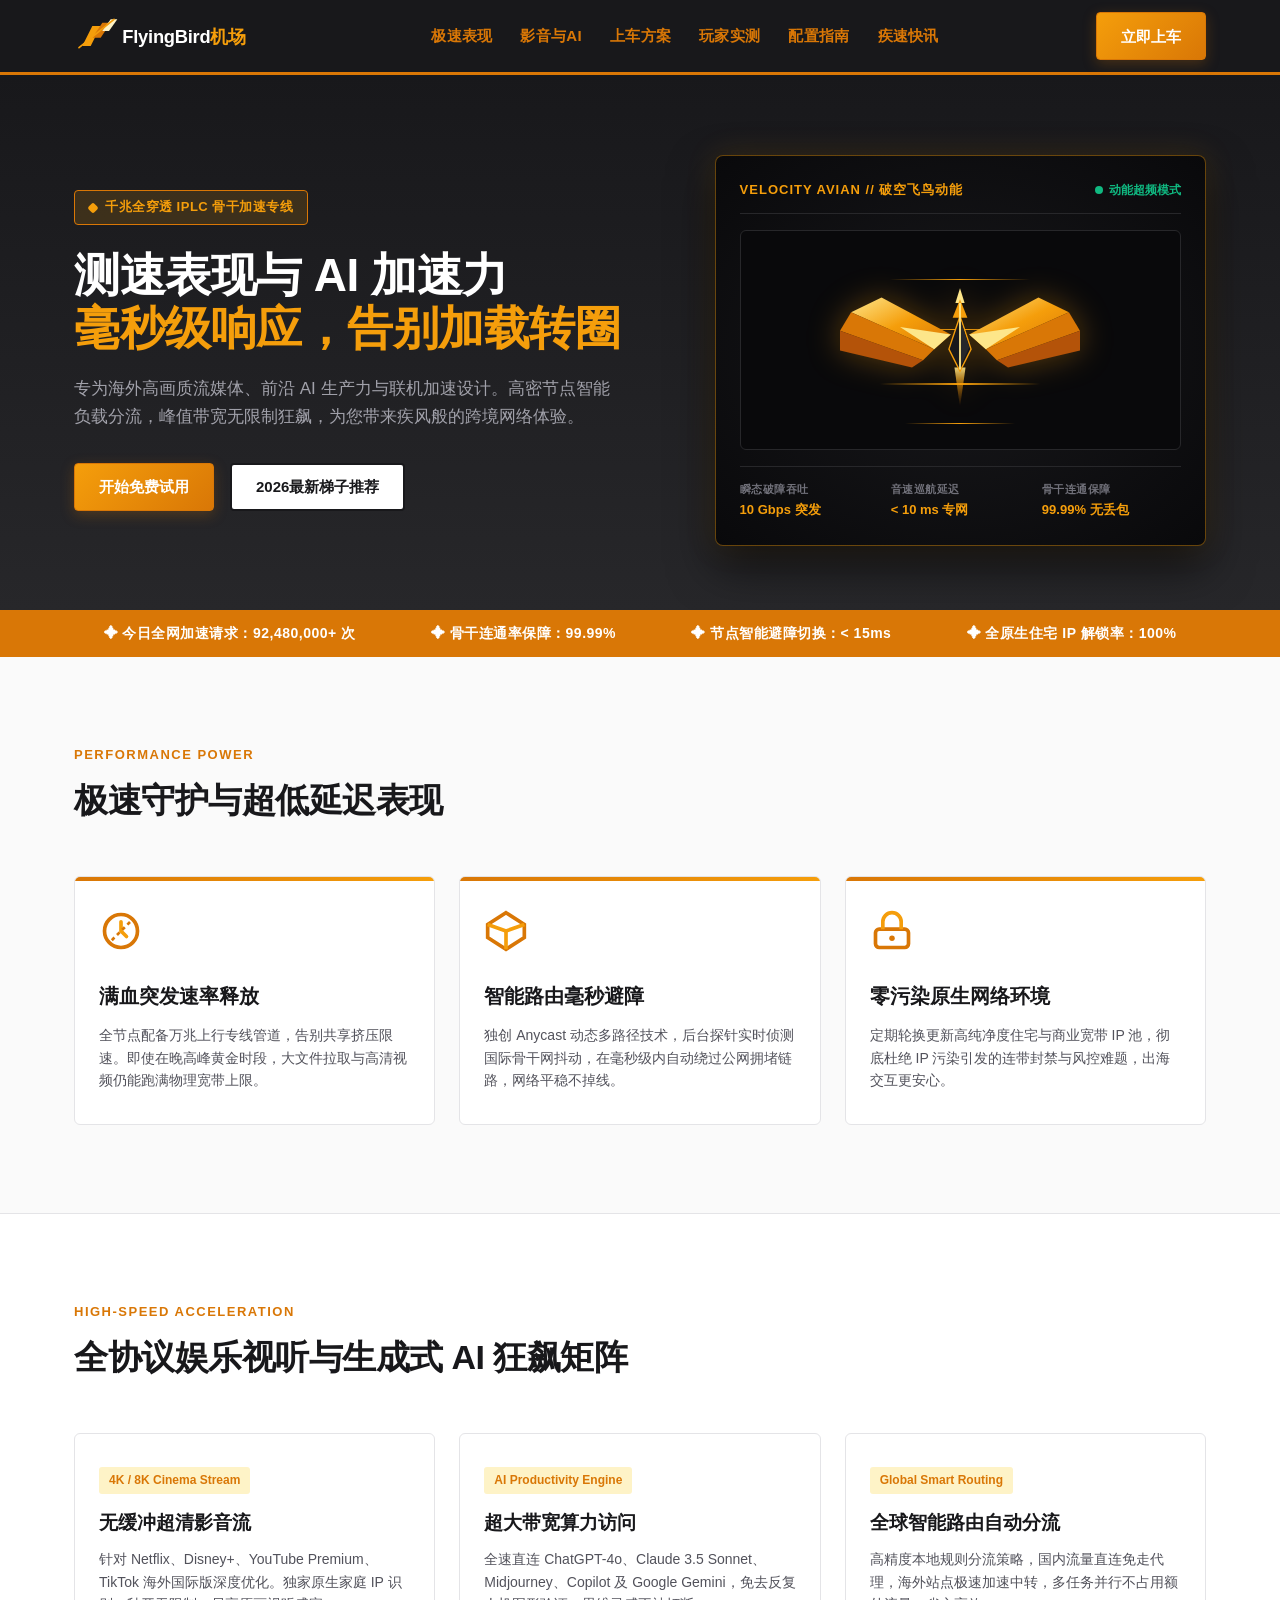
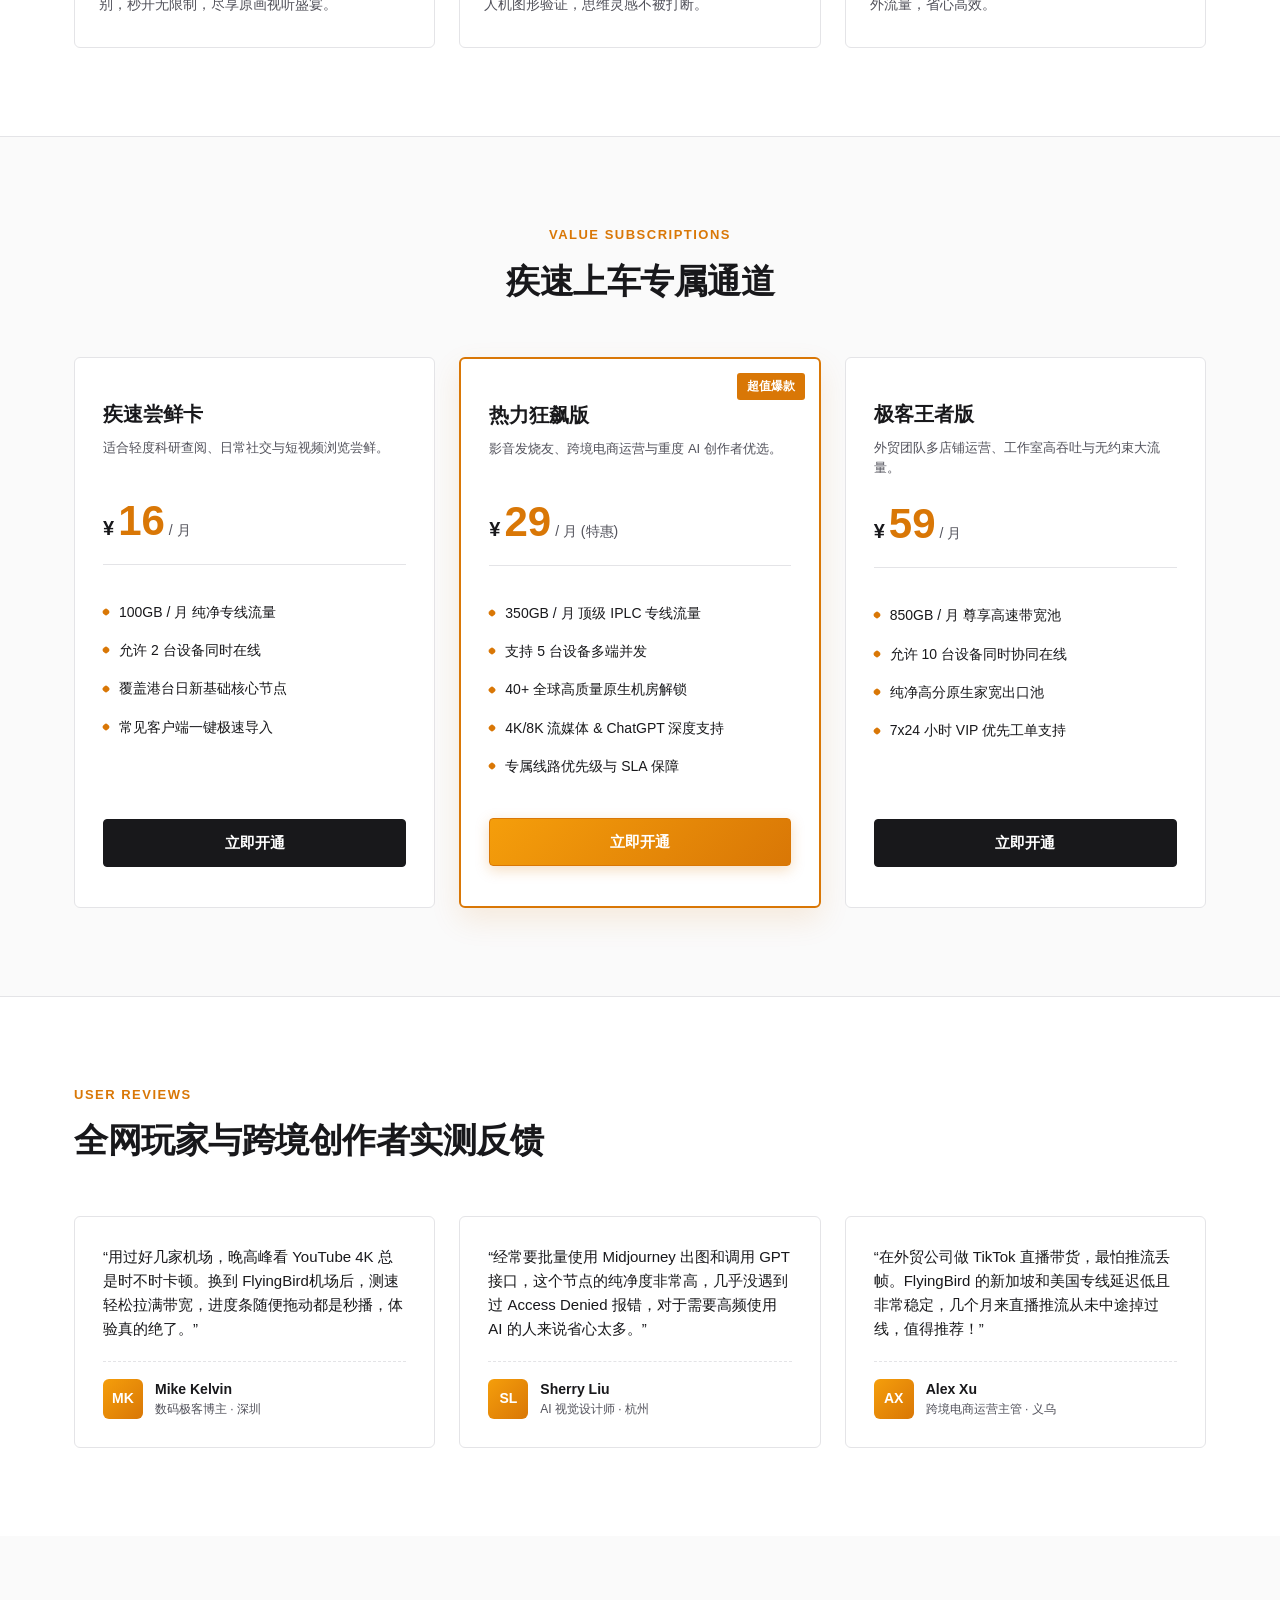
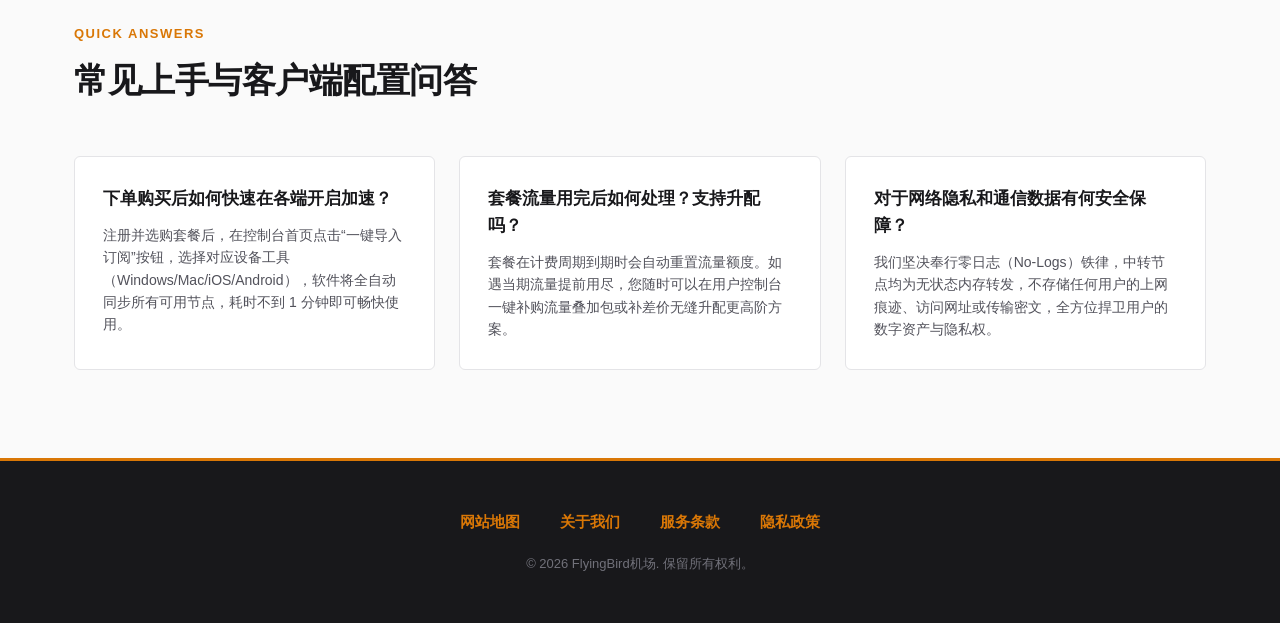
==== index.html @ 721cce7f "feat: initial commit for flyingbirdcloud.mom landing page" ====
<!DOCTYPE html>
<html lang="zh-CN">
<head>
  <meta charset="UTF-8">
  <meta name="viewport" content="width=device-width, initial-scale=1.0">
  <title>FlyingBird机场官网 - 千兆全穿透物理专线网络加速 | 4K/8K影音与外服联机极速秒开[硬核机场推荐]</title>
  <meta name="description" content="【FlyingBird机场官方通道】打造狂飙千兆的极速网络加速引擎。全节点配备IPLC物理专线与动态避障网关，无惧晚高峰拥塞，实现4K/8K超清流媒体与海外联机游戏极速秒开，TikTok直播推流稳定0丢帧。玩家社区一致力荐的高能机场推荐，3分钟一键极速上车畅享丝滑网络。">
  <meta name="keywords" content="FlyingBird机场,网络加速,极速秒开,机场推荐,千兆专线,游戏联机加速,8K视频秒开,TikTok推流专线,高速梯子">
  <link rel="canonical" href="https://flyingbirdcloud.mom/">

  <!-- Open Graph 社交分享元标签 -->
  <meta property="og:type" content="website">
  <meta property="og:site_name" content="FlyingBird机场">
  <meta property="og:title" content="FlyingBird机场官网 - 千兆全穿透物理专线网络加速 | 4K/8K影音与外服联机极速秒开[硬核机场推荐]">
  <meta property="og:description" content="【FlyingBird机场官方通道】打造狂飙千兆的极速网络加速引擎。全节点配备IPLC物理专线与动态避障网关，无惧晚高峰拥塞，实现4K/8K超清流媒体与海外联机游戏极速秒开。">
  <meta property="og:url" content="https://flyingbirdcloud.mom/">
  <meta property="og:image" content="https://flyingbirdcloud.mom/og-cover.png">

  <!-- Twitter 卡片元标签 -->
  <meta name="twitter:card" content="summary_large_image">
  <meta name="twitter:title" content="FlyingBird机场官网 - 千兆全穿透物理专线网络加速 | 4K/8K极速秒开">
  <meta name="twitter:description" content="千兆突发带宽狂飙！FlyingBird机场提供物理专线网络加速，4K/8K极速秒开，外服联机超低延迟，全平台一键极速配置。">
  <meta name="twitter:image" content="https://flyingbirdcloud.mom/og-cover.png">

  <!-- Schema.org JSON-LD 产品结构化微数据 -->
  <script type="application/ld+json">
  {
    "@context": "https://schema.org",
    "@type": "Product",
    "name": "FlyingBird机场 千兆极速专网加速服务",
    "image": "https://flyingbirdcloud.mom/og-cover.png",
    "description": "FlyingBird机场提供千兆物理专线网络加速，实现晚高峰4K/8K超清流媒体与游戏联机极速秒开，原生住宅IP解锁全域AI模型与海外平台。",
    "brand": {
      "@type": "Brand",
      "name": "FlyingBird机场"
    },
    "offers": {
      "@type": "AggregateOffer",
      "lowPrice": "16",
      "highPrice": "59",
      "priceCurrency": "CNY",
      "offerCount": "3"
    },
    "aggregateRating": {
      "@type": "AggregateRating",
      "ratingValue": "4.92",
      "reviewCount": "142",
      "bestRating": "5"
    }
  }
  </script>

  <link rel="stylesheet" href="style.css">
</head>
<body>

  <!-- 动感顶栏导航 -->
  <header class="kinetic-nav-wrapper">
    <div class="kinetic-shell kinetic-nav-inner">
      <a href="index.html" class="kinetic-brand" aria-label="FlyingBird机场首页">
        <!-- 光芒破晓飞羽字印主题 Logo -->
        <svg viewBox="0 0 240 48" fill="none" xmlns="http://www.w3.org/2000/svg">
          <g>
            <path d="M10 36L22 12H32L20 36H10Z" fill="#F59E0B"/>
            <path d="M22 26L34 8H44L32 26H22Z" fill="#D97706"/>
            <path d="M34 18L44 4H52L42 18H34Z" fill="#FEF3C7"/>
            <line x1="6" y1="38" x2="48" y2="4" stroke="#F59E0B" stroke-width="2" stroke-linecap="round"/>
          </g>
          <text x="58" y="32" font-family="-apple-system, BlinkMacSystemFont, 'Segoe UI', Roboto, sans-serif" font-size="22" font-weight="900" fill="#FFFFFF" letter-spacing="-0.3">FlyingBird<tspan fill="#F59E0B">机场</tspan></text>
        </svg>
      </a>

      <!-- 移动端汉堡切换按钮 -->
      <button class="kinetic-nav-toggle" id="kineticMenuBtn" aria-label="切换导航菜单" aria-expanded="false">
        <span></span>
        <span></span>
        <span></span>
      </button>

      <nav class="kinetic-nav-container" id="kineticNavMenu">
        <ul class="kinetic-links">
          <li><a href="#speed-features">极速表现</a></li>
          <li><a href="#turbo-matrix">影音与AI</a></li>
          <li><a href="#fast-plans">上车方案</a></li>
          <li><a href="#feedbacks">玩家实测</a></li>
          <li><a href="#qna">配置指南</a></li>
          <li><a href="guides.html">疾速快讯</a></li>
        </ul>
      </nav>

      <div class="kinetic-nav-actions">
        <a href="https://ww012.twilightaff.com/#/?code=A56DH1Af" class="k-btn k-btn-amber" rel="nofollow" target="_blank">立即上车</a>
      </div>
    </div>
  </header>

  <!-- 首屏 Billboard Hero -->
  <section class="kinetic-hero">
    <div class="kinetic-shell kinetic-hero-grid">
      <div class="kinetic-hero-main">
        <div class="k-hero-badge">
          <span class="k-badge-flash"></span>
          千兆全穿透 IPLC 骨干加速专线
        </div>

        <h1 class="kinetic-title">
          测速表现与 AI 加速力<br>
          <span>毫秒级响应，告别加载转圈</span>
        </h1>

        <p class="kinetic-subtitle">
          专为海外高画质流媒体、前沿 AI 生产力与联机加速设计。高密节点智能负载分流，峰值带宽无限制狂飙，为您带来疾风般的跨境网络体验。
        </p>

        <div class="kinetic-cta-group">
          <a href="https://ww012.twilightaff.com/#/?code=A56DH1Af" class="k-btn k-btn-amber" rel="nofollow" target="_blank">开始免费试用</a>
          <!-- SEO Authority Backlink: Strict dofollow, no rel="nofollow" -->
          <a href="https://tizilab.net/paihang/" class="k-btn k-btn-pbn" target="_blank">2026最新梯子推荐</a>
        </div>
      </div>

      <!-- 动感破空飞鸟动图舞台 (去除测速节点，呈现极速破空金翼飞鸟) -->
      <div class="kinetic-bird-stage" aria-label="动感破空金翼飞鸟展示">
        <div class="k-bird-head">
          <span class="k-bird-tag">VELOCITY AVIAN // 破空飞鸟动能</span>
          <span class="k-bird-mode"><span class="k-mode-pulse"></span> 动能超频模式</span>
        </div>

        <div class="k-bird-canvas">
          <!-- 激波音障圆环膨胀扩散动画 -->
          <div class="shockwave-ring ring-1"></div>
          <div class="shockwave-ring ring-2"></div>
          <div class="shockwave-ring ring-3"></div>

          <!-- 极速光束粒子穿透 -->
          <div class="k-speed-beam beam-1"></div>
          <div class="k-speed-beam beam-2"></div>
          <div class="k-speed-beam beam-3"></div>
          <div class="k-speed-beam beam-4"></div>

          <!-- 金翼破空飞鸟主体 -->
          <div class="k-bird-svg-wrap">
            <svg viewBox="0 0 260 180" fill="none" xmlns="http://www.w3.org/2000/svg" role="img" aria-label="金翼破空飞鸟图形">
              <defs>
                <linearGradient id="kGoldFlameGrad" x1="0%" y1="0%" x2="100%" y2="100%">
                  <stop offset="0%" stop-color="#FDE68A"/>
                  <stop offset="50%" stop-color="#F59E0B"/>
                  <stop offset="100%" stop-color="#D97706"/>
                </linearGradient>
                <linearGradient id="kSonicPlumeGrad" x1="0%" y1="0%" x2="0%" y2="100%">
                  <stop offset="0%" stop-color="#FDE68A" stop-opacity="0.9"/>
                  <stop offset="40%" stop-color="#F59E0B" stop-opacity="0.6"/>
                  <stop offset="100%" stop-color="#D97706" stop-opacity="0"/>
                </linearGradient>
              </defs>

              <!-- 左翼群组 (高速扇动) -->
              <g class="wing-k-left">
                <polygon points="120,86 45,46 12,62 102,102" fill="url(#kGoldFlameGrad)"/>
                <polygon points="102,102 12,62 0,82 90,114" fill="#D97706"/>
                <polygon points="90,114 0,82 -6,102 78,122" fill="#B45309"/>
                <polygon points="120,86 102,102 65,78" fill="#FDE68A"/>
              </g>

              <!-- 右翼群组 (高速扇动) -->
              <g class="wing-k-right">
                <polygon points="140,86 215,46 248,62 158,102" fill="url(#kGoldFlameGrad)"/>
                <polygon points="158,102 248,62 260,82 170,114" fill="#D97706"/>
                <polygon points="170,114 260,82 266,102 182,122" fill="#B45309"/>
                <polygon points="140,86 158,102 195,78" fill="#FDE68A"/>
              </g>

              <!-- 尾部矢量喷气羽焰 -->
              <polygon class="k-afterburner" points="124,122 136,122 130,165" fill="url(#kSonicPlumeGrad)"/>

              <!-- 核心鸟身与头部 -->
              <g class="bird-core-falcon">
                <polygon points="130,36 135,52 125,52" fill="#FDE68A"/>
                <polygon points="130,48 138,68 122,68" fill="#F59E0B"/>
                <polygon points="130,66 142,102 130,126 118,102" fill="#18181B" stroke="#F59E0B" stroke-width="1.5"/>
                <polygon points="130,68 140,100 130,122" fill="#27272A"/>
                <line x1="130" y1="52" x2="130" y2="124" stroke="#FDE68A" stroke-width="2"/>
              </g>
            </svg>
          </div>
        </div>

        <!-- 底部动能指标条 -->
        <div class="k-bird-footer">
          <div class="k-metric-cell">
            <span class="k-cell-k">瞬态破障吞吐</span>
            <span class="k-cell-v">10 Gbps 突发</span>
          </div>
          <div class="k-metric-cell">
            <span class="k-cell-k">音速巡航延迟</span>
            <span class="k-cell-v">&lt; 10 ms 专网</span>
          </div>
          <div class="k-metric-cell">
            <span class="k-cell-k">骨干连通保障</span>
            <span class="k-cell-v">99.99% 无丢包</span>
          </div>
        </div>
      </div>
    </div>
  </section>

  <!-- 动感跑马数据带 -->
  <div class="kinetic-marquee-strip">
    <div class="kinetic-shell marquee-flex">
      <span>✦ 今日全网加速请求：92,480,000+ 次</span>
      <span>✦ 骨干连通率保障：99.99%</span>
      <span>✦ 节点智能避障切换：&lt; 15ms</span>
      <span>✦ 全原生住宅 IP 解锁率：100%</span>
    </div>
  </div>

  <!-- 核心优势 (3 cards) -->
  <section id="speed-features" class="kinetic-section">
    <div class="kinetic-shell">
      <div class="kinetic-head-wrap">
        <span class="k-section-tag">Performance Power</span>
        <h2 class="k-section-title">极速守护与超低延迟表现</h2>
      </div>

      <div class="kinetic-feature-deck">
        <!-- 特性 1 -->
        <div class="k-feat-card">
          <div class="k-card-accent-bar"></div>
          <!-- 动感仪表梯度矢量 -->
          <svg class="k-icon-outline" viewBox="0 0 24 24" fill="none">
            <circle cx="12" cy="12" r="9" stroke="#D97706" stroke-width="2"/>
            <path d="M12 7v5l3 3" stroke="#F59E0B" stroke-width="2" stroke-linecap="round"/>
            <path d="M7 17l10-10" stroke="#D97706" stroke-width="1.5" stroke-dasharray="2 2"/>
          </svg>
          <h3 class="k-feat-title">满血突发速率释放</h3>
          <p class="k-feat-desc">全节点配备万兆上行专线管道，告别共享挤压限速。即使在晚高峰黄金时段，大文件拉取与高清视频仍能跑满物理宽带上限。</p>
        </div>

        <!-- 特性 2 -->
        <div class="k-feat-card">
          <div class="k-card-accent-bar"></div>
          <!-- 路由智能寻径矢量 -->
          <svg class="k-icon-outline" viewBox="0 0 24 24" fill="none">
            <polygon points="12,2 22,8.5 22,15.5 12,22 2,15.5 2,8.5" stroke="#D97706" stroke-width="2"/>
            <line x1="12" y1="22" x2="12" y2="12" stroke="#F59E0B" stroke-width="2"/>
            <polyline points="2,8.5 12,12 22,8.5" stroke="#F59E0B" stroke-width="2"/>
          </svg>
          <h3 class="k-feat-title">智能路由毫秒避障</h3>
          <p class="k-feat-desc">独创 Anycast 动态多路径技术，后台探针实时侦测国际骨干网抖动，在毫秒级内自动绕过公网拥堵链路，网络平稳不掉线。</p>
        </div>

        <!-- 特性 3 -->
        <div class="k-feat-card">
          <div class="k-card-accent-bar"></div>
          <!-- 纯净隧道防护矢量 -->
          <svg class="k-icon-outline" viewBox="0 0 24 24" fill="none">
            <rect x="3" y="11" width="18" height="10" rx="2" stroke="#D97706" stroke-width="2"/>
            <path d="M7 11V7a5 5 0 0 1 10 0v4" stroke="#F59E0B" stroke-width="2"/>
            <circle cx="12" cy="16" r="1.5" fill="#D97706"/>
          </svg>
          <h3 class="k-feat-title">零污染原生网络环境</h3>
          <p class="k-feat-desc">定期轮换更新高纯净度住宅与商业宽带 IP 池，彻底杜绝 IP 污染引发的连带封禁与风控难题，出海交互更安心。</p>
        </div>
      </div>
    </div>
  </section>

  <!-- 影音与 AI 狂飙矩阵 (3 cards) -->
  <section id="turbo-matrix" class="kinetic-section" style="background-color: #FFFFFF; border-top: 1px solid var(--color-card-border); border-bottom: 1px solid var(--color-card-border);">
    <div class="kinetic-shell">
      <div class="kinetic-head-wrap">
        <span class="k-section-tag">High-Speed Acceleration</span>
        <h2 class="k-section-title">全协议娱乐视听与生成式 AI 狂飙矩阵</h2>
      </div>

      <div class="kinetic-media-grid">
        <!-- 卡片 1 -->
        <div class="k-media-box">
          <span class="k-badge-gold">4K / 8K Cinema Stream</span>
          <h3>无缓冲超清影音流</h3>
          <p>针对 Netflix、Disney+、YouTube Premium、TikTok 海外国际版深度优化。独家原生家庭 IP 识别，秒开无限制，尽享原画视听盛宴。</p>
        </div>

        <!-- 卡片 2 -->
        <div class="k-media-box">
          <span class="k-badge-gold">AI Productivity Engine</span>
          <h3>超大带宽算力访问</h3>
          <p>全速直连 ChatGPT-4o、Claude 3.5 Sonnet、Midjourney、Copilot 及 Google Gemini，免去反复人机图形验证，思维灵感不被打断。</p>
        </div>

        <!-- 卡片 3 -->
        <div class="k-media-box">
          <span class="k-badge-gold">Global Smart Routing</span>
          <h3>全球智能路由自动分流</h3>
          <p>高精度本地规则分流策略，国内流量直连免走代理，海外站点极速加速中转，多任务并行不占用额外流量，省心高效。</p>
        </div>
      </div>
    </div>
  </section>

  <!-- 价格套餐 (3 方案) -->
  <section id="fast-plans" class="kinetic-section">
    <div class="kinetic-shell">
      <div class="kinetic-head-wrap" style="text-align: center;">
        <span class="k-section-tag">Value Subscriptions</span>
        <h2 class="k-section-title">疾速上车专属通道</h2>
      </div>

      <div class="kinetic-pricing-deck">
        <!-- 方案 1: 疾速尝鲜季卡 -->
        <div class="k-price-card">
          <div class="k-plan-name">疾速尝鲜卡</div>
          <div class="k-plan-desc">适合轻度科研查阅、日常社交与短视频浏览尝鲜。</div>
          <div class="k-price-row">
            <span class="k-curr">¥</span>
            <span class="k-num">16</span>
            <span class="k-unit">/ 月</span>
          </div>
          <ul class="k-features-list">
            <li class="k-feature-point"><span class="k-bullet"></span> 100GB / 月 纯净专线流量</li>
            <li class="k-feature-point"><span class="k-bullet"></span> 允许 2 台设备同时在线</li>
            <li class="k-feature-point"><span class="k-bullet"></span> 覆盖港台日新基础核心节点</li>
            <li class="k-feature-point"><span class="k-bullet"></span> 常见客户端一键极速导入</li>
          </ul>
          <a href="https://ww012.twilightaff.com/#/?code=A56DH1Af" class="k-btn k-btn-dark" rel="nofollow" target="_blank">立即开通</a>
        </div>

        <!-- 方案 2: 超值热力年卡 (热门) -->
        <div class="k-price-card hot">
          <span class="k-badge-hot">超值爆款</span>
          <div class="k-plan-name">热力狂飙版</div>
          <div class="k-plan-desc">影音发烧友、跨境电商运营与重度 AI 创作者优选。</div>
          <div class="k-price-row">
            <span class="k-curr">¥</span>
            <span class="k-num">29</span>
            <span class="k-unit">/ 月 (特惠)</span>
          </div>
          <ul class="k-features-list">
            <li class="k-feature-point"><span class="k-bullet"></span> 350GB / 月 顶级 IPLC 专线流量</li>
            <li class="k-feature-point"><span class="k-bullet"></span> 支持 5 台设备多端并发</li>
            <li class="k-feature-point"><span class="k-bullet"></span> 40+ 全球高质量原生机房解锁</li>
            <li class="k-feature-point"><span class="k-bullet"></span> 4K/8K 流媒体 & ChatGPT 深度支持</li>
            <li class="k-feature-point"><span class="k-bullet"></span> 专属线路优先级与 SLA 保障</li>
          </ul>
          <a href="https://ww012.twilightaff.com/#/?code=A56DH1Af" class="k-btn k-btn-amber" rel="nofollow" target="_blank">立即开通</a>
        </div>

        <!-- 方案 3: 极客至尊流量包 -->
        <div class="k-price-card">
          <div class="k-plan-name">极客王者版</div>
          <div class="k-plan-desc">外贸团队多店铺运营、工作室高吞吐与无约束大流量。</div>
          <div class="k-price-row">
            <span class="k-curr">¥</span>
            <span class="k-num">59</span>
            <span class="k-unit">/ 月</span>
          </div>
          <ul class="k-features-list">
            <li class="k-feature-point"><span class="k-bullet"></span> 850GB / 月 尊享高速带宽池</li>
            <li class="k-feature-point"><span class="k-bullet"></span> 允许 10 台设备同时协同在线</li>
            <li class="k-feature-point"><span class="k-bullet"></span> 纯净高分原生家宽出口池</li>
            <li class="k-feature-point"><span class="k-bullet"></span> 7x24 小时 VIP 优先工单支持</li>
          </ul>
          <a href="https://ww012.twilightaff.com/#/?code=A56DH1Af" class="k-btn k-btn-dark" rel="nofollow" target="_blank">立即开通</a>
        </div>
      </div>
    </div>
  </section>

  <!-- 用户实测反馈 (3 reviews) -->
  <section id="feedbacks" class="kinetic-section" style="background-color: #FFFFFF; border-top: 1px solid var(--color-card-border);">
    <div class="kinetic-shell">
      <div class="kinetic-head-wrap">
        <span class="k-section-tag">User Reviews</span>
        <h2 class="k-section-title">全网玩家与跨境创作者实测反馈</h2>
      </div>

      <div class="kinetic-reviews-row">
        <!-- 评价 1 -->
        <div class="k-review-card">
          <p class="k-review-text">“用过好几家机场，晚高峰看 YouTube 4K 总是时不时卡顿。换到 FlyingBird机场后，测速轻松拉满带宽，进度条随便拖动都是秒播，体验真的绝了。”</p>
          <div class="k-review-user">
            <div class="k-avatar-box">MK</div>
            <div class="k-user-info">
              <h4>Mike Kelvin</h4>
              <p>数码极客博主 · 深圳</p>
            </div>
          </div>
        </div>

        <!-- 评价 2 -->
        <div class="k-review-card">
          <p class="k-review-text">“经常要批量使用 Midjourney 出图和调用 GPT 接口，这个节点的纯净度非常高，几乎没遇到过 Access Denied 报错，对于需要高频使用 AI 的人来说省心太多。”</p>
          <div class="k-review-user">
            <div class="k-avatar-box">SL</div>
            <div class="k-user-info">
              <h4>Sherry Liu</h4>
              <p>AI 视觉设计师 · 杭州</p>
            </div>
          </div>
        </div>

        <!-- 评价 3 -->
        <div class="k-review-card">
          <p class="k-review-text">“在外贸公司做 TikTok 直播带货，最怕推流丢帧。FlyingBird 的新加坡和美国专线延迟低且非常稳定，几个月来直播推流从未中途掉过线，值得推荐！”</p>
          <div class="k-review-user">
            <div class="k-avatar-box">AX</div>
            <div class="k-user-info">
              <h4>Alex Xu</h4>
              <p>跨境电商运营主管 · 义乌</p>
            </div>
          </div>
        </div>
      </div>
    </div>
  </section>

  <!-- 常见问答 (3 items) -->
  <section id="qna" class="kinetic-section">
    <div class="kinetic-shell">
      <div class="kinetic-head-wrap">
        <span class="k-section-tag">Quick Answers</span>
        <h2 class="k-section-title">常见上手与客户端配置问答</h2>
      </div>

      <div class="kinetic-faq-list">
        <!-- 问答 1 -->
        <div class="k-faq-box">
          <h3 class="k-faq-title">下单购买后如何快速在各端开启加速？</h3>
          <p class="k-faq-desc">注册并选购套餐后，在控制台首页点击“一键导入订阅”按钮，选择对应设备工具（Windows/Mac/iOS/Android），软件将全自动同步所有可用节点，耗时不到 1 分钟即可畅快使用。</p>
        </div>

        <!-- 问答 2 -->
        <div class="k-faq-box">
          <h3 class="k-faq-title">套餐流量用完后如何处理？支持升配吗？</h3>
          <p class="k-faq-desc">套餐在计费周期到期时会自动重置流量额度。如遇当期流量提前用尽，您随时可以在用户控制台一键补购流量叠加包或补差价无缝升配更高阶方案。</p>
        </div>

        <!-- 问答 3 -->
        <div class="k-faq-box">
          <h3 class="k-faq-title">对于网络隐私和通信数据有何安全保障？</h3>
          <p class="k-faq-desc">我们坚决奉行零日志（No-Logs）铁律，中转节点均为无状态内存转发，不存储任何用户的上网痕迹、访问网址或传输密文，全方位捍卫用户的数字资产与隐私权。</p>
        </div>
      </div>
    </div>
  </section>

  <!-- 页脚：严格仅显示4个中文标题，每个标题在独立页面打开 -->
  <footer class="kinetic-footer">
    <div class="kinetic-shell">
      <nav aria-label="页脚导航">
        <ul class="k-footer-links">
          <li><a href="sitemap.html">网站地图</a></li>
          <li><a href="about.html">关于我们</a></li>
          <li><a href="terms.html">服务条款</a></li>
          <li><a href="privacy.html">隐私政策</a></li>
        </ul>
      </nav>
      <p class="k-footer-rights">© 2026 FlyingBird机场. 保留所有权利。</p>
    </div>
  </footer>

  <script>
  (function() {
    var btn = document.getElementById('kineticMenuBtn');
    var nav = document.getElementById('kineticNavMenu');
    if (btn && nav) {
      btn.addEventListener('click', function(e) {
        e.stopPropagation();
        var isOpen = nav.classList.toggle('is-open');
        btn.classList.toggle('is-active');
        btn.setAttribute('aria-expanded', isOpen);
      });
      document.addEventListener('click', function(e) {
        if (!nav.contains(e.target) && !btn.contains(e.target)) {
          nav.classList.remove('is-open');
          btn.classList.remove('is-active');
          btn.setAttribute('aria-expanded', 'false');
        }
      });
      var links = nav.querySelectorAll('a');
      for (var i = 0; i < links.length; i++) {
        links[i].addEventListener('click', function() {
          nav.classList.remove('is-open');
          btn.classList.remove('is-active');
          btn.setAttribute('aria-expanded', 'false');
        });
      }
    }
  })();
  </script>
</body>
</html>
---- style.css ----
/* ==========================================================================
   FlyingBird机场 - 极速动能与疾风光芒流样式表 (Kinetic Velocity Modern)
   特点：斜切动感、琥珀竞速金与曜石墨灰、高能脉冲条纹、极致响应
   ========================================================================== */

:root {
  --color-amber-primary: #D97706;
  --color-amber-light: #F59E0B;
  --color-amber-glow: #FEF3C7;
  --color-obsidian: #18181B;
  --color-obsidian-sub: #27272A;
  --color-slate-text: #52525B;
  --color-canvas: #FAFAFA;
  --color-surface-white: #FFFFFF;
  --color-card-border: #E4E4E7;
  --color-speed-green: #10B981;
  --font-kinetic: -apple-system, BlinkMacSystemFont, "Segoe UI", Roboto, "PingFang SC", "Hiragino Sans GB", "Microsoft YaHei", sans-serif;
  --max-w-kinetic: 1180px;
}

* {
  box-sizing: border-box;
  margin: 0;
  padding: 0;
}

html {
  font-size: 16px;
  scroll-behavior: smooth;
  -webkit-text-size-adjust: 100%;
}

body {
  font-family: var(--font-kinetic);
  background-color: var(--color-canvas);
  color: var(--color-obsidian);
  line-height: 1.6;
  -webkit-font-smoothing: antialiased;
}

/* 布局外框 */
.kinetic-shell {
  max-width: var(--max-w-kinetic);
  margin: 0 auto;
  padding: 0 24px;
}

/* 动感顶栏 */
.kinetic-nav-wrapper {
  background-color: var(--color-obsidian);
  border-bottom: 3px solid var(--color-amber-primary);
  position: sticky;
  top: 0;
  z-index: 100;
}

.kinetic-nav-inner {
  display: flex;
  justify-content: space-between;
  align-items: center;
  height: 72px;
}

.kinetic-brand {
  display: flex;
  align-items: center;
  gap: 12px;
  text-decoration: none;
}

.kinetic-brand svg {
  height: 40px;
  width: auto;
}

.kinetic-nav-toggle {
  display: none;
}

.kinetic-nav-container {
  display: block;
}

.kinetic-links {
  display: flex;
  align-items: center;
  gap: 28px;
  list-style: none;
}

.kinetic-links a {
  color: #D4D4D8;
  text-decoration: none;
  font-size: 15px;
  font-weight: 700;
  transition: color 0.2s;
  letter-spacing: 0.3px;
}

.kinetic-links a:hover {
  color: var(--color-amber-light);
}

.kinetic-nav-actions {
  display: flex;
  align-items: center;
  gap: 12px;
}

/* 动能按钮 */
.k-btn,
a.k-btn {
  display: inline-flex;
  align-items: center;
  justify-content: center;
  padding: 12px 24px;
  font-size: 15px;
  font-weight: 800;
  text-decoration: none !important;
  border-radius: 4px;
  transition: all 0.2s cubic-bezier(0.4, 0, 0.2, 1);
  min-height: 48px;
  cursor: pointer;
  line-height: 1;
}

.k-btn-amber,
a.k-btn-amber,
a.k-btn-amber:link,
a.k-btn-amber:visited {
  background: linear-gradient(135deg, var(--color-amber-light) 0%, var(--color-amber-primary) 100%) !important;
  color: #FFFFFF !important;
  border: 1px solid var(--color-amber-primary) !important;
  box-shadow: 0 4px 14px rgba(217, 119, 6, 0.25);
}

.k-btn-amber:hover,
.k-btn-amber:focus,
.k-btn-amber:active,
a.k-btn-amber:hover,
a.k-btn-amber:focus,
a.k-btn-amber:active {
  color: #FFFFFF !important;
  transform: translateY(-1px);
  box-shadow: 0 6px 20px rgba(217, 119, 6, 0.35);
  text-decoration: none !important;
}

.k-btn-pbn,
a.k-btn-pbn,
a.k-btn-pbn:link,
a.k-btn-pbn:visited {
  background-color: #FFFFFF !important;
  color: var(--color-obsidian) !important;
  border: 2px solid var(--color-obsidian) !important;
}

.k-btn-pbn:hover,
.k-btn-pbn:focus,
.k-btn-pbn:active,
a.k-btn-pbn:hover,
a.k-btn-pbn:focus,
a.k-btn-pbn:active {
  background-color: var(--color-amber-glow) !important;
  border-color: var(--color-amber-primary) !important;
  color: var(--color-amber-primary) !important;
  text-decoration: none !important;
}

.k-btn-dark,
a.k-btn-dark,
a.k-btn-dark:link,
a.k-btn-dark:visited {
  background-color: var(--color-obsidian) !important;
  color: #FFFFFF !important;
  border: 1px solid var(--color-obsidian) !important;
}

.k-btn-dark:hover,
.k-btn-dark:focus,
.k-btn-dark:active,
a.k-btn-dark:hover,
a.k-btn-dark:focus,
a.k-btn-dark:active {
  background-color: var(--color-obsidian-sub) !important;
  color: #FFFFFF !important;
  text-decoration: none !important;
}

/* 首屏 Billboard Hero */
.kinetic-hero {
  background: linear-gradient(180deg, #18181B 0%, #27272A 100%);
  color: #FFFFFF;
  padding: 80px 0 64px;
  position: relative;
  overflow: hidden;
}

.kinetic-hero-grid {
  display: grid;
  grid-template-columns: 1.1fr 0.9fr;
  gap: 40px;
  align-items: center;
}

.k-hero-badge {
  display: inline-flex;
  align-items: center;
  gap: 8px;
  background-color: rgba(245, 158, 11, 0.15);
  border: 1px solid var(--color-amber-primary);
  color: var(--color-amber-light);
  font-size: 13px;
  font-weight: 800;
  padding: 6px 14px;
  border-radius: 4px;
  margin-bottom: 24px;
  letter-spacing: 0.5px;
}

.k-badge-flash {
  width: 8px;
  height: 8px;
  background-color: var(--color-amber-light);
  border-radius: 2px;
  transform: rotate(45deg);
}

.kinetic-title {
  font-size: 46px;
  line-height: 1.15;
  font-weight: 900;
  color: #FFFFFF;
  letter-spacing: -0.5px;
  margin-bottom: 20px;
}

.kinetic-title span {
  color: var(--color-amber-light);
  display: inline-block;
}

.kinetic-subtitle {
  font-size: 17px;
  color: #A1A1AA;
  line-height: 1.65;
  margin-bottom: 32px;
  max-width: 540px;
}

.kinetic-cta-group {
  display: flex;
  flex-wrap: wrap;
  gap: 16px;
  align-items: center;
}

/* ==========================================
   飞鸟动图 - 动感超音速破空金翼飞鸟
   ========================================== */
.kinetic-bird-stage {
  background: radial-gradient(ellipse at 50% 50%, #18181B 0%, #09090B 100%);
  border: 1px solid rgba(245, 158, 11, 0.4);
  border-radius: 8px;
  padding: 24px;
  box-shadow: 0 20px 45px rgba(0, 0, 0, 0.6), 0 0 30px rgba(245, 158, 11, 0.15);
  position: relative;
  overflow: hidden;
}

.k-bird-head {
  display: flex;
  justify-content: space-between;
  align-items: center;
  border-bottom: 1px solid #27272A;
  padding-bottom: 12px;
  margin-bottom: 16px;
}

.k-bird-tag {
  font-size: 13px;
  font-weight: 800;
  color: var(--color-amber-light);
  letter-spacing: 1px;
}

.k-bird-mode {
  display: inline-flex;
  align-items: center;
  gap: 6px;
  font-size: 12px;
  color: var(--color-speed-green);
  font-weight: 700;
}

.k-mode-pulse {
  width: 8px;
  height: 8px;
  background-color: var(--color-speed-green);
  border-radius: 50%;
  animation: kPulseGlow 1.5s infinite ease-in-out;
}

@keyframes kPulseGlow {
  0%, 100% { opacity: 1; transform: scale(1); }
  50% { opacity: 0.3; transform: scale(0.7); }
}

.k-bird-canvas {
  width: 100%;
  height: 220px;
  background-color: #09090B;
  border: 1px solid #27272A;
  border-radius: 6px;
  display: flex;
  align-items: center;
  justify-content: center;
  position: relative;
  overflow: hidden;
}

/* 激波音障圆环膨胀扩散动画 */
.shockwave-ring {
  position: absolute;
  top: 50%;
  left: 50%;
  border-radius: 50%;
  border: 1.5px solid rgba(245, 158, 11, 0.5);
  pointer-events: none;
  transform: translate(-50%, -50%) scale(0.2);
  opacity: 0;
  animation: shockwaveExpand 3s cubic-bezier(0.1, 0.8, 0.3, 1) infinite;
}

.ring-1 { width: 140px; height: 140px; animation-delay: 0s; }
.ring-2 { width: 140px; height: 140px; animation-delay: 1s; }
.ring-3 { width: 140px; height: 140px; animation-delay: 2s; }

@keyframes shockwaveExpand {
  0% {
    transform: translate(-50%, -50%) scale(0.3);
    opacity: 0.9;
    border-color: rgba(254, 240, 138, 0.8);
  }
  60% {
    opacity: 0.4;
    border-color: rgba(245, 158, 11, 0.4);
  }
  100% {
    transform: translate(-50%, -50%) scale(2.6);
    opacity: 0;
    border-color: rgba(217, 119, 6, 0);
  }
}

/* 动能极速光束粒子 */
.k-speed-beam {
  position: absolute;
  height: 1.5px;
  background: linear-gradient(90deg, transparent, var(--color-amber-light), transparent);
  animation: speedBeamFly 1.6s linear infinite;
}

.beam-1 { top: 22%; width: 140px; animation-duration: 1.3s; animation-delay: 0s; }
.beam-2 { top: 45%; width: 220px; animation-duration: 1.8s; animation-delay: 0.6s; }
.beam-3 { top: 70%; width: 160px; animation-duration: 1.5s; animation-delay: 0.9s; }
.beam-4 { top: 88%; width: 110px; animation-duration: 1.2s; animation-delay: 0.3s; }

@keyframes speedBeamFly {
  0% { right: -220px; opacity: 0; }
  30% { opacity: 0.9; }
  80% { opacity: 0.9; }
  100% { right: 110%; opacity: 0; }
}

/* 动感金翼飞鸟主体 */
.k-bird-svg-wrap {
  width: 240px;
  height: 170px;
  position: relative;
  z-index: 2;
  animation: kBirdGlide 2.8s ease-in-out infinite;
  filter: drop-shadow(0 0 16px rgba(245, 158, 11, 0.35));
}

@keyframes kBirdGlide {
  0%, 100% {
    transform: translateY(0px) rotate(0deg);
  }
  50% {
    transform: translateY(-10px) rotate(-1deg);
  }
}

/* 金色飞鸟左右翼高速扇动 */
.wing-k-left {
  transform-origin: 130px 90px;
  animation: kWingFlapLeft 0.95s ease-in-out infinite alternate;
}

.wing-k-right {
  transform-origin: 130px 90px;
  animation: kWingFlapRight 0.95s ease-in-out infinite alternate;
}

@keyframes kWingFlapLeft {
  0% {
    transform: rotate(0deg) scaleY(1);
  }
  100% {
    transform: rotate(25deg) scaleY(0.6) skewX(8deg);
  }
}

@keyframes kWingFlapRight {
  0% {
    transform: rotate(0deg) scaleY(1);
  }
  100% {
    transform: rotate(-25deg) scaleY(0.6) skewX(-8deg);
  }
}

/* 尾部矢量喷气羽焰脉冲 */
.k-afterburner {
  transform-origin: 130px 122px;
  animation: jetThrustPulse 0.4s ease-in-out infinite alternate;
}

@keyframes jetThrustPulse {
  0% {
    transform: scaleY(0.85);
    opacity: 0.65;
  }
  100% {
    transform: scaleY(1.3);
    opacity: 1;
  }
}

/* 底部动能指标条 */
.k-bird-footer {
  display: grid;
  grid-template-columns: repeat(3, 1fr);
  gap: 12px;
  margin-top: 16px;
  padding-top: 14px;
  border-top: 1px solid #27272A;
}

.k-metric-cell {
  display: flex;
  flex-direction: column;
}

.k-cell-k {
  font-size: 11px;
  font-weight: 700;
  color: #71717A;
  letter-spacing: 0.5px;
  margin-bottom: 2px;
}

.k-cell-v {
  font-size: 13px;
  font-weight: 800;
  color: var(--color-amber-light);
}

/* 动感跑马数据带 */
.kinetic-marquee-strip {
  background-color: var(--color-amber-primary);
  color: #FFFFFF;
  padding: 12px 0;
  font-weight: 800;
  font-size: 14px;
  letter-spacing: 0.5px;
}

.marquee-flex {
  display: flex;
  justify-content: space-around;
  flex-wrap: wrap;
  gap: 16px;
}

/* 章节外框 */
.kinetic-section {
  padding: 88px 0;
}

.kinetic-head-wrap {
  margin-bottom: 48px;
  position: relative;
}

.k-section-tag {
  font-size: 13px;
  font-weight: 800;
  color: var(--color-amber-primary);
  letter-spacing: 1.5px;
  text-transform: uppercase;
  margin-bottom: 8px;
  display: block;
}

.k-section-title {
  font-size: 34px;
  font-weight: 900;
  color: var(--color-obsidian);
  letter-spacing: -0.5px;
}

/* 核心特性 (3 cards) */
.kinetic-feature-deck {
  display: grid;
  grid-template-columns: repeat(3, 1fr);
  gap: 24px;
}

.k-feat-card {
  background-color: var(--color-surface-white);
  border: 1px solid var(--color-card-border);
  border-radius: 6px;
  padding: 32px 24px;
  position: relative;
  overflow: hidden;
  transition: all 0.2s ease;
}

.k-feat-card:hover {
  border-color: var(--color-amber-primary);
  transform: translateY(-2px);
}

.k-card-accent-bar {
  position: absolute;
  top: 0;
  left: 0;
  right: 0;
  height: 4px;
  background: linear-gradient(90deg, var(--color-amber-primary), var(--color-amber-light));
}

.k-icon-outline {
  width: 44px;
  height: 44px;
  margin-bottom: 20px;
}

.k-feat-title {
  font-size: 20px;
  font-weight: 800;
  color: var(--color-obsidian);
  margin-bottom: 12px;
}

.k-feat-desc {
  font-size: 14px;
  color: var(--color-slate-text);
  line-height: 1.6;
}

/* 流媒体与 AI 狂飙矩阵 (3 cards) */
.kinetic-media-grid {
  display: grid;
  grid-template-columns: repeat(3, 1fr);
  gap: 24px;
}

.k-media-box {
  background-color: var(--color-surface-white);
  border: 1px solid var(--color-card-border);
  border-radius: 6px;
  padding: 32px 24px;
}

.k-badge-gold {
  display: inline-block;
  padding: 4px 10px;
  background-color: var(--color-amber-glow);
  color: var(--color-amber-primary);
  font-size: 12px;
  font-weight: 800;
  border-radius: 3px;
  margin-bottom: 14px;
}

.k-media-box h3 {
  font-size: 19px;
  font-weight: 800;
  color: var(--color-obsidian);
  margin-bottom: 10px;
}

.k-media-box p {
  font-size: 14px;
  color: var(--color-slate-text);
  line-height: 1.6;
}

/* 价格对比 (3 方案) */
.kinetic-pricing-deck {
  display: grid;
  grid-template-columns: repeat(3, 1fr);
  gap: 24px;
  align-items: stretch;
}

.k-price-card {
  background-color: var(--color-surface-white);
  border: 1px solid var(--color-card-border);
  border-radius: 6px;
  padding: 40px 28px;
  display: flex;
  flex-direction: column;
  position: relative;
}

.k-price-card.hot {
  border: 2px solid var(--color-amber-primary);
  box-shadow: 0 12px 30px rgba(217, 119, 6, 0.12);
}

.k-badge-hot {
  position: absolute;
  top: 14px;
  right: 14px;
  background-color: var(--color-amber-primary);
  color: #FFFFFF;
  font-size: 12px;
  font-weight: 800;
  padding: 4px 10px;
  border-radius: 3px;
}

.k-plan-name {
  font-size: 20px;
  font-weight: 900;
  color: var(--color-obsidian);
  margin-bottom: 8px;
}

.k-plan-desc {
  font-size: 13px;
  color: var(--color-slate-text);
  min-height: 38px;
  margin-bottom: 24px;
}

.k-price-row {
  display: flex;
  align-items: baseline;
  gap: 4px;
  margin-bottom: 28px;
  padding-bottom: 20px;
  border-bottom: 1px solid var(--color-card-border);
}

.k-curr {
  font-size: 20px;
  font-weight: 800;
  color: var(--color-obsidian);
}

.k-num {
  font-size: 42px;
  font-weight: 900;
  color: var(--color-amber-primary);
  line-height: 1;
}

.k-unit {
  font-size: 14px;
  color: var(--color-slate-text);
}

.k-features-list {
  list-style: none;
  margin-bottom: 32px;
  flex-grow: 1;
}

.k-feature-point {
  display: flex;
  align-items: center;
  gap: 10px;
  font-size: 14px;
  color: var(--color-obsidian);
  padding: 8px 0;
}

.k-bullet {
  width: 6px;
  height: 6px;
  background-color: var(--color-amber-primary);
  border-radius: 2px;
  flex-shrink: 0;
  transform: rotate(45deg);
}

/* 用户实测反馈 (3 reviews) */
.kinetic-reviews-row {
  display: grid;
  grid-template-columns: repeat(3, 1fr);
  gap: 24px;
}

.k-review-card {
  background-color: var(--color-surface-white);
  border: 1px solid var(--color-card-border);
  border-radius: 6px;
  padding: 28px;
}

.k-review-text {
  font-size: 15px;
  color: var(--color-obsidian);
  line-height: 1.6;
  margin-bottom: 20px;
}

.k-review-user {
  display: flex;
  align-items: center;
  gap: 12px;
  border-top: 1px dashed var(--color-card-border);
  padding-top: 16px;
}

.k-avatar-box {
  width: 40px;
  height: 40px;
  background: linear-gradient(135deg, var(--color-amber-light), var(--color-amber-primary));
  color: #FFFFFF;
  border-radius: 6px;
  display: flex;
  align-items: center;
  justify-content: center;
  font-weight: 900;
  font-size: 14px;
}

.k-user-info h4 {
  font-size: 14px;
  font-weight: 800;
  color: var(--color-obsidian);
}

.k-user-info p {
  font-size: 12px;
  color: var(--color-slate-text);
}

/* 常见问答 (3 items) */
.kinetic-faq-list {
  display: grid;
  grid-template-columns: repeat(3, 1fr);
  gap: 24px;
}

.k-faq-box {
  background-color: var(--color-surface-white);
  border: 1px solid var(--color-card-border);
  border-radius: 6px;
  padding: 28px;
}

.k-faq-title {
  font-size: 17px;
  font-weight: 800;
  color: var(--color-obsidian);
  margin-bottom: 12px;
}

.k-faq-desc {
  font-size: 14px;
  color: var(--color-slate-text);
  line-height: 1.6;
}

/* 页脚：严格仅显示4个中文标题，独立页面 */
.kinetic-footer {
  background-color: var(--color-obsidian);
  color: #A1A1AA;
  padding: 48px 0;
  border-top: 3px solid var(--color-amber-primary);
}

.k-footer-links {
  display: flex;
  justify-content: center;
  align-items: center;
  gap: 40px;
  list-style: none;
  margin-bottom: 20px;
}

.k-footer-links a {
  color: #E4E4E7;
  text-decoration: none;
  font-size: 15px;
  font-weight: 700;
  transition: color 0.2s;
}

.k-footer-links a:hover {
  color: var(--color-amber-light);
}

.k-footer-rights {
  text-align: center;
  font-size: 13px;
  color: #71717A;
}

/* 独立子页面排版 */
.k-subpage-wrap {
  min-height: 70vh;
  padding: 64px 0 96px;
  background-color: var(--color-surface-white);
}

.k-subpage-box {
  max-width: 800px;
  margin: 0 auto;
  line-height: 1.8;
}

.k-back-home {
  display: inline-block;
  margin-bottom: 24px;
  font-weight: 800;
  color: var(--color-amber-primary);
  text-decoration: none;
}

.k-subpage-box h1 {
  font-size: 36px;
  font-weight: 900;
  color: var(--color-obsidian);
  margin-bottom: 24px;
  padding-bottom: 16px;
  border-bottom: 2px solid var(--color-obsidian);
}

.k-subpage-box h2 {
  font-size: 22px;
  font-weight: 800;
  color: var(--color-obsidian);
  margin: 32px 0 12px;
}

.k-subpage-box p {
  font-size: 15px;
  color: var(--color-slate-text);
  margin-bottom: 16px;
}

.k-subpage-box ul {
  padding-left: 20px;
  margin-bottom: 20px;
}

.k-subpage-box li {
  margin-bottom: 8px;
  color: var(--color-slate-text);
  font-size: 15px;
}

/* 移动端响应式适配 */
@media (max-width: 768px) {
  .kinetic-hero-grid {
    grid-template-columns: 1fr;
    gap: 36px;
  }

  .kinetic-title {
    font-size: 32px;
  }

  .kinetic-feature-deck,
  .kinetic-media-grid,
  .kinetic-pricing-deck,
  .kinetic-reviews-row,
  .kinetic-faq-list {
    grid-template-columns: 1fr;
  }

  .kinetic-nav-inner {
    height: 64px;
    position: relative;
  }

  .kinetic-nav-toggle {
    display: inline-flex;
    flex-direction: column;
    justify-content: center;
    align-items: center;
    gap: 5px;
    width: 44px;
    height: 44px;
    border: 1px solid #3F3F46;
    border-radius: 4px;
    background-color: var(--color-obsidian-sub);
    cursor: pointer;
    padding: 0;
    margin-left: auto;
    margin-right: 12px;
    order: 2;
  }

  .kinetic-nav-toggle span {
    display: block;
    width: 22px;
    height: 2px;
    background-color: var(--color-amber-light);
    transition: all 0.25s ease;
    border-radius: 2px;
  }

  .kinetic-nav-toggle.is-active span:nth-child(1) {
    transform: translateY(7px) rotate(45deg);
  }
  .kinetic-nav-toggle.is-active span:nth-child(2) {
    opacity: 0;
  }
  .kinetic-nav-toggle.is-active span:nth-child(3) {
    transform: translateY(-7px) rotate(-45deg);
  }

  .kinetic-nav-container {
    display: none;
    position: absolute;
    top: 64px;
    left: 0;
    right: 0;
    width: 100%;
    background-color: #18181B;
    border-bottom: 3px solid var(--color-amber-primary);
    box-shadow: 0 12px 30px rgba(0, 0, 0, 0.45);
    z-index: 999;
  }

  .kinetic-nav-container.is-open {
    display: block;
  }

  .kinetic-links {
    display: flex !important;
    flex-direction: column;
    padding: 6px 0;
    margin: 0;
    list-style: none;
    gap: 0;
    width: 100%;
  }

  .kinetic-links li {
    width: 100%;
  }

  .kinetic-links li a {
    display: flex;
    align-items: center;
    padding: 14px 24px;
    font-size: 15px;
    font-weight: 800;
    color: #E4E4E7;
    border-bottom: 1px solid #27272A;
    min-height: 48px;
    width: 100%;
  }

  .kinetic-links li:last-child a {
    border-bottom: none;
  }

  .kinetic-links li a:hover,
  .kinetic-links li a:active {
    background-color: #27272A;
    color: var(--color-amber-light);
  }

  .kinetic-nav-actions {
    order: 3;
  }

  .kinetic-nav-actions .k-btn {
    min-height: 40px;
    padding: 8px 14px;
    font-size: 13px;
  }

  .kinetic-cta-group {
    flex-direction: column;
    width: 100%;
  }

  .kinetic-cta-group .k-btn {
    width: 100%;
    text-align: center;
  }

  .marquee-flex {
    flex-direction: column;
    text-align: center;
    gap: 8px;
  }

  .k-footer-links {
    flex-direction: column;
    gap: 16px;
  }
}


/* ==========================================================================
   动能流超链接增强与疾速快讯扩展样式 (Kinetic Velocity Style)
   ========================================================================== */
a:not(.k-btn) {
  color: #D97706;
  text-decoration: none;
  transition: color 0.2s ease;
}

a:not(.k-btn):visited {
  color: #D97706;
}

a:not(.k-btn):hover, a:not(.k-btn):active {
  color: #B45309;
}

/* 快讯列表页排版 */
.guides-hub-head {
  padding: 72px 0 48px;
  background: linear-gradient(180deg, #18181B 0%, #27272A 100%);
  color: #FFFFFF;
  border-bottom: 3px solid var(--color-amber-primary);
}

.guides-hub-pill {
  display: inline-flex;
  align-items: center;
  gap: 8px;
  background-color: rgba(245, 158, 11, 0.15);
  border: 1px solid var(--color-amber-primary);
  color: var(--color-amber-light);
  font-size: 13px;
  font-weight: 800;
  padding: 5px 14px;
  border-radius: 4px;
  margin-bottom: 16px;
  letter-spacing: 1px;
}

.guides-main-title {
  font-size: 40px;
  font-weight: 900;
  color: #FFFFFF;
  margin-bottom: 16px;
  letter-spacing: -0.5px;
}

.guides-main-title span {
  color: var(--color-amber-light);
}

.guides-subtitle {
  font-size: 16px;
  color: #A1A1AA;
  max-width: 680px;
  line-height: 1.65;
}

.guides-list-section {
  padding: 72px 0 96px;
}

.guides-grid-3col {
  display: grid;
  grid-template-columns: repeat(3, 1fr);
  gap: 28px;
}

.guide-post-card {
  background-color: var(--color-surface-white);
  border: 1px solid var(--color-card-border);
  border-radius: 6px;
  padding: 30px 24px;
  display: flex;
  flex-direction: column;
  position: relative;
  overflow: hidden;
  transition: all 0.2s ease;
}

.guide-post-card:hover {
  transform: translateY(-2px);
  border-color: var(--color-amber-primary);
  box-shadow: 0 10px 25px rgba(217, 119, 6, 0.12);
}

.guide-post-accent {
  position: absolute;
  top: 0;
  left: 0;
  right: 0;
  height: 3px;
  background: linear-gradient(90deg, var(--color-amber-primary), var(--color-amber-light));
}

.guide-category-badge {
  display: inline-block;
  align-self: flex-start;
  padding: 4px 10px;
  background-color: var(--color-amber-glow);
  color: var(--color-amber-primary);
  font-size: 12px;
  font-weight: 800;
  border-radius: 3px;
  margin-bottom: 14px;
}

.guide-card-title {
  font-size: 18px;
  font-weight: 900;
  line-height: 1.4;
  margin-bottom: 12px;
}

.guide-card-title a {
  color: var(--color-obsidian);
  text-decoration: none;
}

.guide-card-title a:visited {
  color: var(--color-obsidian);
}

.guide-card-title a:hover {
  color: var(--color-amber-primary);
}

.guide-card-summary {
  font-size: 14px;
  color: var(--color-slate-text);
  line-height: 1.6;
  margin-bottom: 20px;
  flex-grow: 1;
}

.guide-card-footer {
  display: flex;
  justify-content: space-between;
  align-items: center;
  border-top: 1px solid var(--color-card-border);
  padding-top: 14px;
  font-size: 12px;
  color: #71717A;
  font-weight: 700;
}

/* 详情文章排版 */
.kinetic-article-wrap {
  padding: 64px 0 96px;
  background-color: var(--color-surface-white);
}

.kinetic-article-container {
  max-width: 820px;
  margin: 0 auto;
}

.kinetic-back-link {
  display: inline-flex;
  align-items: center;
  gap: 6px;
  font-weight: 800;
  font-size: 14px;
  color: var(--color-amber-primary);
  margin-bottom: 24px;
}

.kinetic-article-head {
  border-bottom: 2px solid var(--color-obsidian);
  padding-bottom: 24px;
  margin-bottom: 36px;
}

.kinetic-badge-pill {
  display: inline-block;
  padding: 4px 10px;
  background-color: var(--color-amber-glow);
  color: var(--color-amber-primary);
  font-size: 12px;
  font-weight: 800;
  border-radius: 3px;
  margin-bottom: 16px;
}

.kinetic-article-h1 {
  font-size: 34px;
  font-weight: 900;
  line-height: 1.3;
  color: var(--color-obsidian);
  margin-bottom: 18px;
  letter-spacing: -0.5px;
}

.kinetic-meta-line {
  display: flex;
  gap: 20px;
  font-size: 13px;
  color: #71717A;
  font-weight: 700;
}

.kinetic-article-body {
  font-size: 16px;
  line-height: 1.85;
  color: #27272A;
}

.kinetic-article-body h2 {
  font-size: 24px;
  font-weight: 900;
  color: var(--color-obsidian);
  margin: 40px 0 16px;
  padding-left: 12px;
  border-left: 4px solid var(--color-amber-primary);
  line-height: 1.35;
}

.kinetic-article-body h3 {
  font-size: 19px;
  font-weight: 800;
  color: var(--color-amber-primary);
  margin: 28px 0 12px;
  line-height: 1.45;
}

.kinetic-article-body p {
  margin-bottom: 20px;
}

.kinetic-article-body ul, .kinetic-article-body ol {
  padding-left: 24px;
  margin-bottom: 24px;
}

.kinetic-article-body li {
  margin-bottom: 8px;
}

.kinetic-article-body blockquote {
  background-color: var(--color-canvas);
  border-left: 4px solid var(--color-obsidian);
  padding: 16px 20px;
  margin: 24px 0;
  color: var(--color-slate-text);
  font-weight: 500;
}

/* 正文中超链接：高能琥珀金，访问前后统一，绝不使用默认蓝紫 */
.kinetic-article-body a {
  color: #D97706 !important;
  text-decoration: underline;
  text-underline-offset: 3px;
  font-weight: 800;
}

.kinetic-article-body a:visited {
  color: #D97706 !important;
}

.kinetic-article-body a:hover, .kinetic-article-body a:active {
  color: #B45309 !important;
}

.kinetic-author-box {
  margin-top: 56px;
  padding: 28px;
  background-color: var(--color-canvas);
  border: 1px solid var(--color-card-border);
  border-radius: 6px;
}

.kinetic-author-box h4 {
  font-size: 17px;
  font-weight: 900;
  color: var(--color-obsidian);
  margin-bottom: 8px;
}

.kinetic-author-box p {
  font-size: 14px;
  color: var(--color-slate-text);
  margin: 0;
}

@media (max-width: 768px) {
  .guides-grid-3col {
    grid-template-columns: 1fr;
  }
  .guides-main-title {
    font-size: 28px;
  }
  .kinetic-article-h1 {
    font-size: 26px;
  }
}
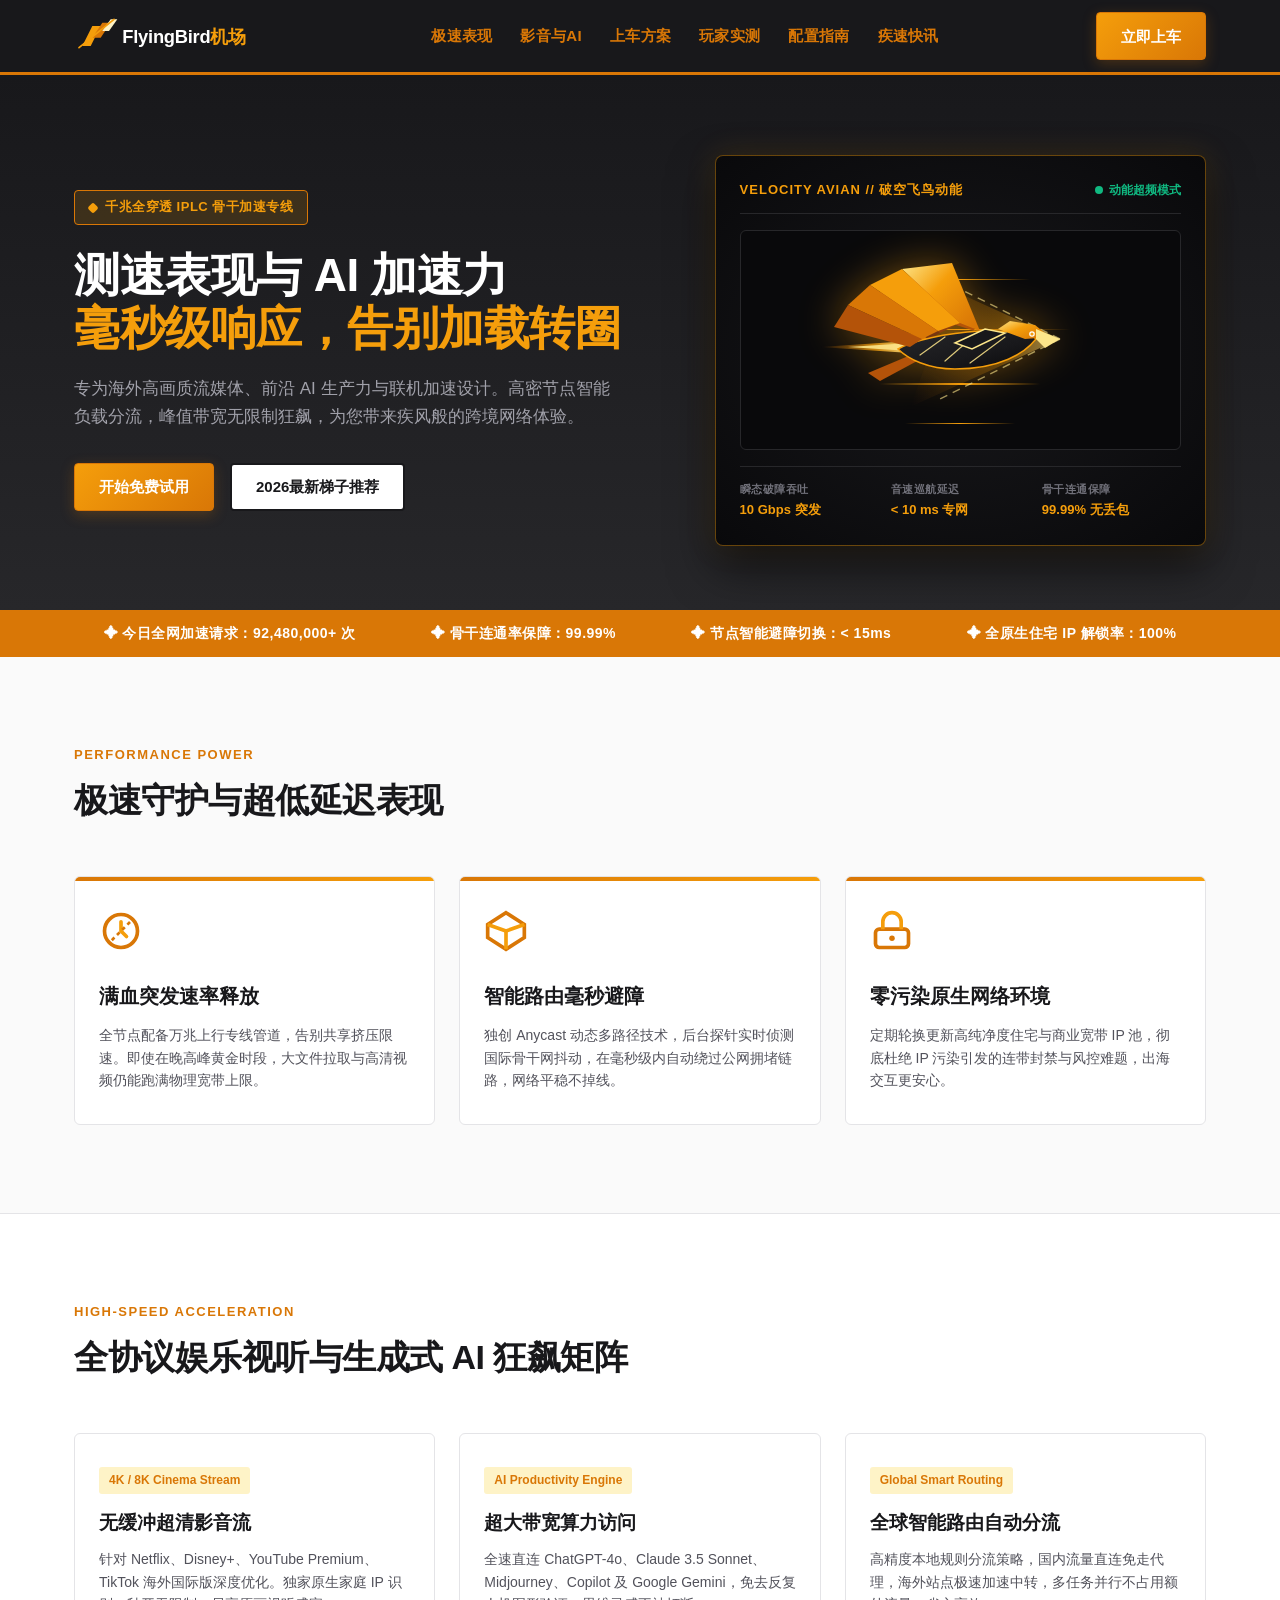
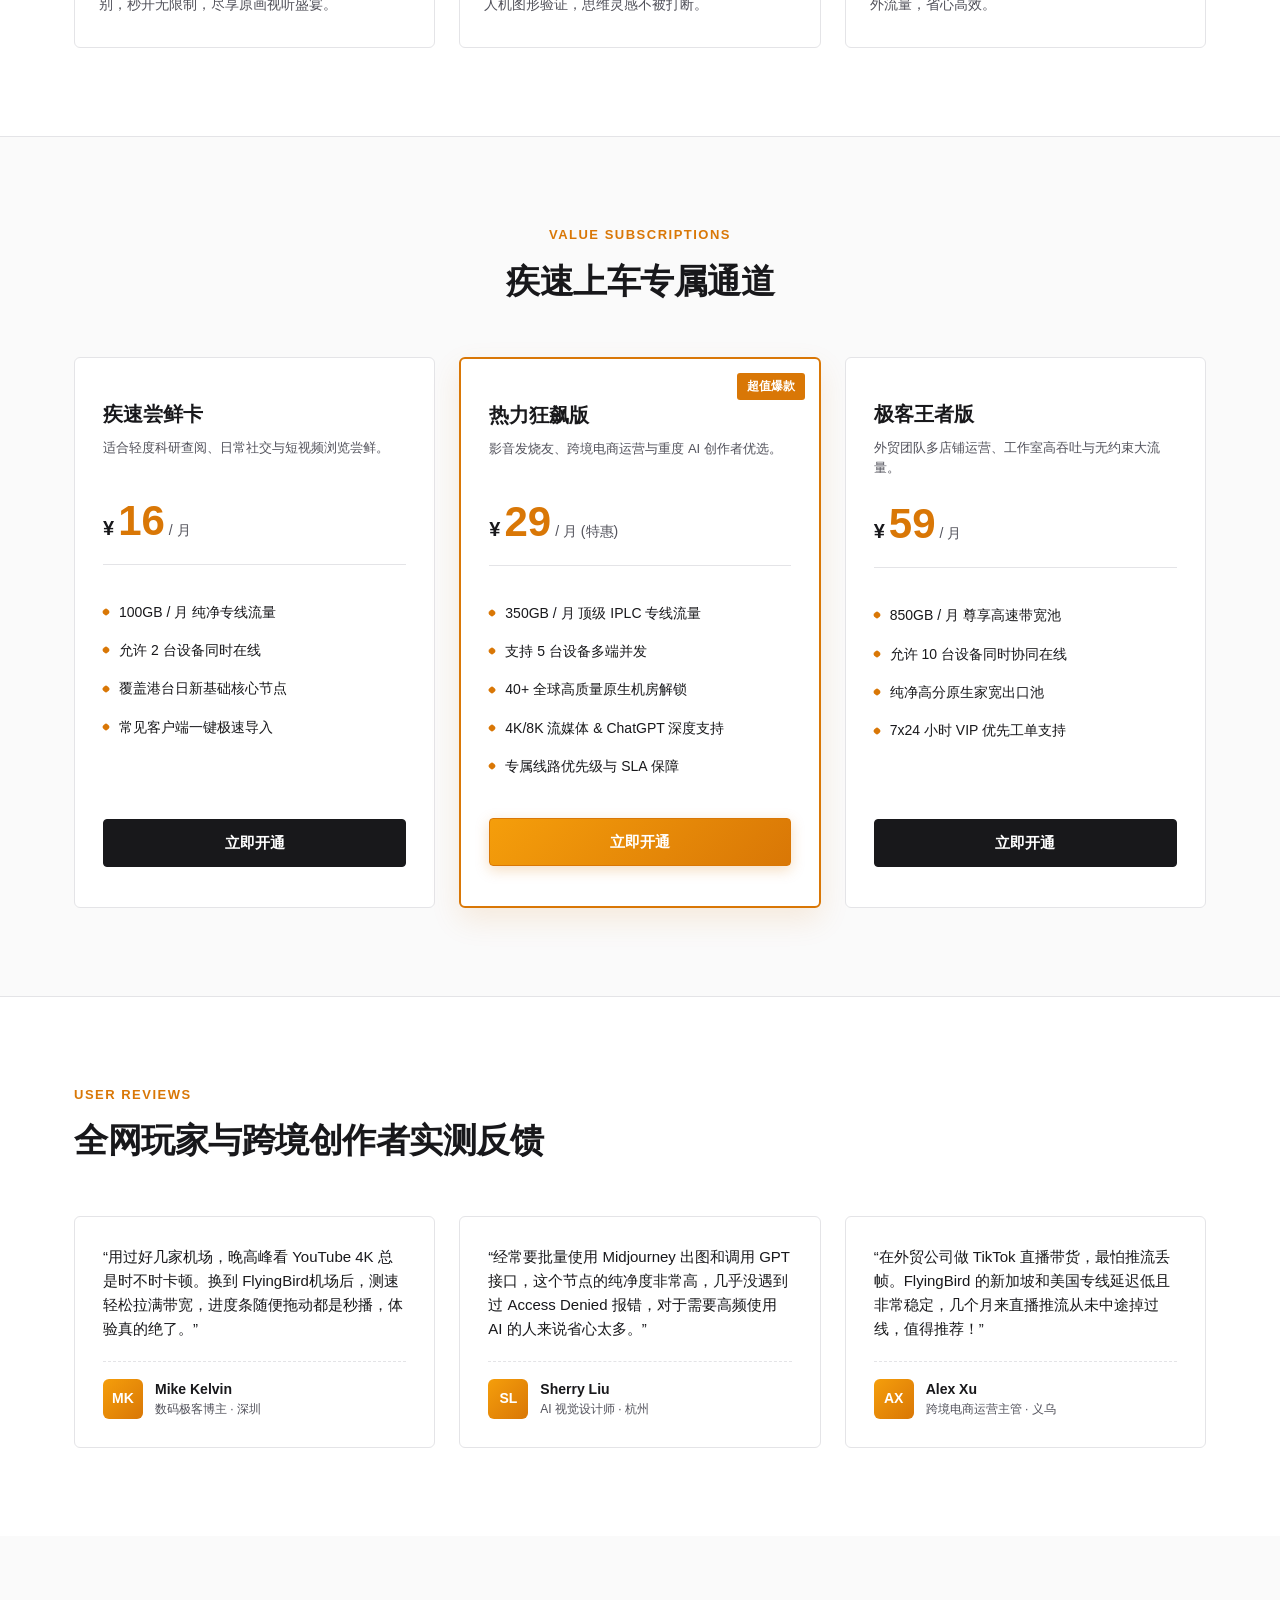
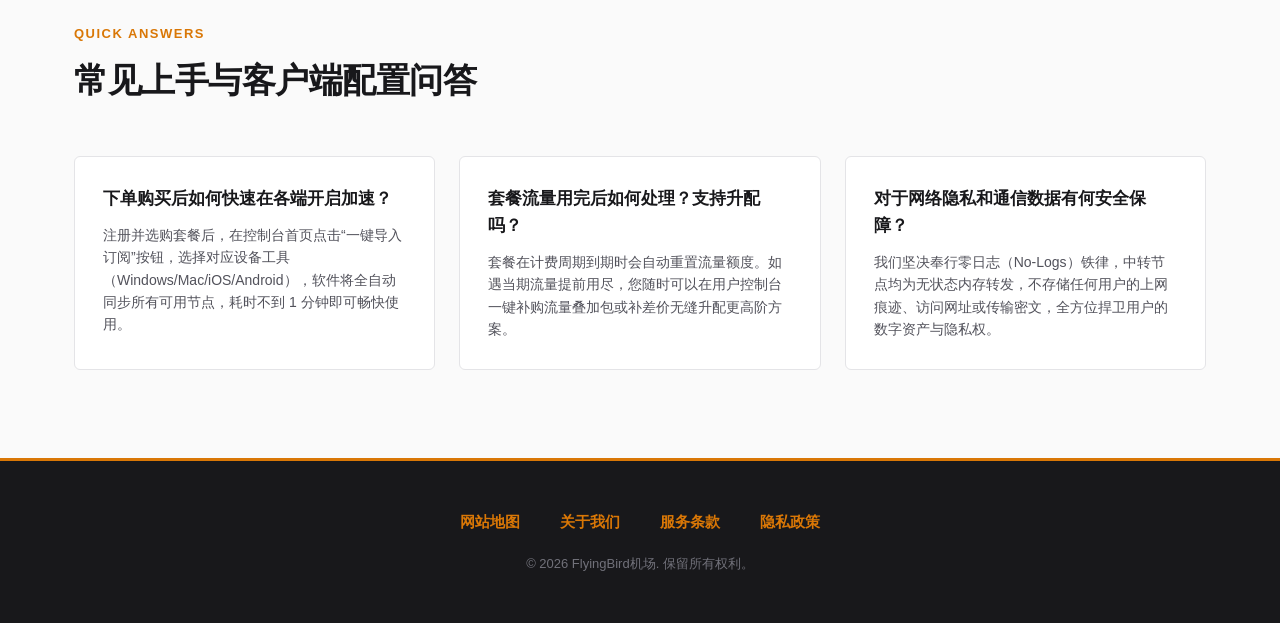
==== commit dfdb4157: "feat: redesign hero flying bird into side-profile supersonic raptor" ====
--- a/index.html
+++ b/index.html
@@ -138,48 +138,79 @@
           <div class="k-speed-beam beam-3"></div>
           <div class="k-speed-beam beam-4"></div>
 
-          <!-- 金翼破空飞鸟主体 -->
+          <!-- 动感极速破空侧视机能战隼主体 (彻底区别于其他域名的俯视几何折纸鸟) -->
           <div class="k-bird-svg-wrap">
-            <svg viewBox="0 0 260 180" fill="none" xmlns="http://www.w3.org/2000/svg" role="img" aria-label="金翼破空飞鸟图形">
+            <svg viewBox="0 0 280 170" fill="none" xmlns="http://www.w3.org/2000/svg" role="img" aria-label="侧面破空机能战隼图形">
               <defs>
-                <linearGradient id="kGoldFlameGrad" x1="0%" y1="0%" x2="100%" y2="100%">
+                <linearGradient id="kGoldBladeGrad" x1="0%" y1="0%" x2="100%" y2="80%">
                   <stop offset="0%" stop-color="#FDE68A"/>
-                  <stop offset="50%" stop-color="#F59E0B"/>
+                  <stop offset="45%" stop-color="#F59E0B"/>
                   <stop offset="100%" stop-color="#D97706"/>
                 </linearGradient>
-                <linearGradient id="kSonicPlumeGrad" x1="0%" y1="0%" x2="0%" y2="100%">
-                  <stop offset="0%" stop-color="#FDE68A" stop-opacity="0.9"/>
-                  <stop offset="40%" stop-color="#F59E0B" stop-opacity="0.6"/>
+                <linearGradient id="kObsidianArmor" x1="0%" y1="0%" x2="100%" y2="100%">
+                  <stop offset="0%" stop-color="#27272A"/>
+                  <stop offset="60%" stop-color="#18181B"/>
+                  <stop offset="100%" stop-color="#09090B"/>
+                </linearGradient>
+                <linearGradient id="kFalconPlume" x1="100%" y1="50%" x2="0%" y2="50%">
+                  <stop offset="0%" stop-color="#FDE68A" stop-opacity="0.95"/>
+                  <stop offset="40%" stop-color="#F59E0B" stop-opacity="0.75"/>
+                  <stop offset="100%" stop-color="#D97706" stop-opacity="0"/>
+                </linearGradient>
+                <linearGradient id="machVaporGrad" x1="100%" y1="50%" x2="0%" y2="50%">
+                  <stop offset="0%" stop-color="#FDE68A" stop-opacity="0.6"/>
+                  <stop offset="40%" stop-color="#F59E0B" stop-opacity="0.25"/>
                   <stop offset="100%" stop-color="#D97706" stop-opacity="0"/>
                 </linearGradient>
               </defs>
 
-              <!-- 左翼群组 (高速扇动) -->
-              <g class="wing-k-left">
-                <polygon points="120,86 45,46 12,62 102,102" fill="url(#kGoldFlameGrad)"/>
-                <polygon points="102,102 12,62 0,82 90,114" fill="#D97706"/>
-                <polygon points="90,114 0,82 -6,102 78,122" fill="#B45309"/>
-                <polygon points="120,86 102,102 65,78" fill="#FDE68A"/>
+              <!-- 音障激波蒸气锥 (鼻锥激波扩散) -->
+              <path class="mach-vapor-cone" d="M240,84 L90,16 L115,84 L90,152 Z" fill="url(#machVaporGrad)"/>
+              <path d="M240,84 L120,24" stroke="#FDE68A" stroke-width="1.5" stroke-dasharray="8,6" opacity="0.6"/>
+              <path d="M240,84 L120,144" stroke="#FDE68A" stroke-width="1.5" stroke-dasharray="8,6" opacity="0.6"/>
+
+              <!-- 远景副翼 (透视深层，破风挥动) -->
+              <g class="falcon-wing-far">
+                <polygon points="155,76 128,16 88,22 136,70" fill="#B45309"/>
+                <polygon points="136,70 88,22 60,38 120,78" fill="#92400E"/>
+                <polygon points="120,78 60,38 42,56 108,84" fill="#78350F"/>
               </g>
 
-              <!-- 右翼群组 (高速扇动) -->
-              <g class="wing-k-right">
-                <polygon points="140,86 215,46 248,62 158,102" fill="url(#kGoldFlameGrad)"/>
-                <polygon points="158,102 248,62 260,82 170,114" fill="#D97706"/>
-                <polygon points="170,114 260,82 266,102 182,122" fill="#B45309"/>
-                <polygon points="140,86 158,102 195,78" fill="#FDE68A"/>
+              <!-- 尾部双向音速加力喷焰 -->
+              <g class="falcon-afterburner">
+                <polygon points="90,86 0,92 90,98" fill="url(#kFalconPlume)"/>
+                <polygon points="90,88 28,92 90,96" fill="#FDE68A" opacity="0.9"/>
               </g>
 
-              <!-- 尾部矢量喷气羽焰 -->
-              <polygon class="k-afterburner" points="124,122 136,122 130,165" fill="url(#kSonicPlumeGrad)"/>
-
-              <!-- 核心鸟身与头部 -->
-              <g class="bird-core-falcon">
-                <polygon points="130,36 135,52 125,52" fill="#FDE68A"/>
-                <polygon points="130,48 138,68 122,68" fill="#F59E0B"/>
-                <polygon points="130,66 142,102 130,126 118,102" fill="#18181B" stroke="#F59E0B" stroke-width="1.5"/>
-                <polygon points="130,68 140,100 130,122" fill="#27272A"/>
-                <line x1="130" y1="52" x2="130" y2="124" stroke="#FDE68A" stroke-width="2"/>
+              <!-- 尾翼与水平安定面 -->
+              <g class="falcon-tail-rudder">
+                <polygon points="105,82 45,68 55,78 112,86" fill="#D97706"/>
+                <polygon points="105,94 48,118 60,126 112,98" fill="#B45309"/>
+              </g>
+
+              <!-- 猎鹰机能躯干 (侧视气动流线型) -->
+              <g class="falcon-fuselage">
+                <path d="M216,84 C205,98 180,114 135,114 C108,114 88,104 78,94 C92,86 125,78 160,76 C190,76 210,76 216,84 Z" fill="url(#kObsidianArmor)" stroke="#F59E0B" stroke-width="1.5"/>
+                <!-- 机体能量流动刻线 -->
+                <path d="M185,82 L150,108 M155,80 L125,106 M125,82 L100,100" stroke="#FDE68A" stroke-width="1.2" stroke-linecap="round" opacity="0.85"/>
+
+                <!-- 鹰冠与利喙 -->
+                <polygon points="190,66 215,70 230,82 205,84 178,74" fill="url(#kGoldBladeGrad)"/>
+                <path d="M216,74 L240,84 L225,93 L216,84 Z" fill="#FDE68A"/>
+                
+                <!-- 义眼 / 激光传感器 -->
+                <circle cx="212" cy="79" r="2.8" fill="#FFFFFF"/>
+                <circle cx="212" cy="79" r="1.6" fill="#F59E0B"/>
+              </g>
+
+              <!-- 近景主翼 (前置锋刃金羽展翅) -->
+              <g class="falcon-wing-near">
+                <polygon points="160,76 132,8 82,14 140,68" fill="url(#kGoldBladeGrad)"/>
+                <polygon points="140,68 82,14 50,30 118,76" fill="#F59E0B"/>
+                <polygon points="118,76 50,30 28,50 102,84" fill="#D97706"/>
+                <polygon points="102,84 28,50 14,72 90,92" fill="#B45309"/>
+                <!-- 翼根装甲护盾 -->
+                <polygon points="165,74 185,78 152,94 135,88" fill="#18181B" stroke="#FDE68A" stroke-width="1.5"/>
               </g>
             </svg>
           </div>
--- a/style.css
+++ b/style.css
@@ -373,68 +373,91 @@
   100% { right: 110%; opacity: 0; }
 }
 
-/* 动感金翼飞鸟主体 */
+/* 动感侧面破空机能战隼主体 */
 .k-bird-svg-wrap {
-  width: 240px;
+  width: 280px;
   height: 170px;
   position: relative;
   z-index: 2;
-  animation: kBirdGlide 2.8s ease-in-out infinite;
-  filter: drop-shadow(0 0 16px rgba(245, 158, 11, 0.35));
-}
-
-@keyframes kBirdGlide {
+  animation: raptorSlicing 3s ease-in-out infinite;
+  filter: drop-shadow(0 0 20px rgba(245, 158, 11, 0.45));
+}
+
+@keyframes raptorSlicing {
   0%, 100% {
     transform: translateY(0px) rotate(0deg);
   }
-  50% {
-    transform: translateY(-10px) rotate(-1deg);
-  }
-}
-
-/* 金色飞鸟左右翼高速扇动 */
-.wing-k-left {
-  transform-origin: 130px 90px;
-  animation: kWingFlapLeft 0.95s ease-in-out infinite alternate;
-}
-
-.wing-k-right {
-  transform-origin: 130px 90px;
-  animation: kWingFlapRight 0.95s ease-in-out infinite alternate;
-}
-
-@keyframes kWingFlapLeft {
+  35% {
+    transform: translateY(-8px) rotate(-2deg);
+  }
+  70% {
+    transform: translateY(6px) rotate(1.5deg);
+  }
+}
+
+/* 侧视主近翼高速破风扇动 */
+.falcon-wing-near {
+  transform-origin: 160px 76px;
+  animation: raptorWingNearBeat 0.85s ease-in-out infinite alternate;
+}
+
+@keyframes raptorWingNearBeat {
   0% {
     transform: rotate(0deg) scaleY(1);
   }
   100% {
-    transform: rotate(25deg) scaleY(0.6) skewX(8deg);
-  }
-}
-
-@keyframes kWingFlapRight {
+    transform: rotate(-24deg) scaleY(0.62) skewX(10deg);
+  }
+}
+
+/* 侧视远景副翼透视扇动 */
+.falcon-wing-far {
+  transform-origin: 155px 76px;
+  animation: raptorWingFarBeat 0.85s ease-in-out infinite alternate;
+  animation-delay: -0.12s;
+}
+
+@keyframes raptorWingFarBeat {
   0% {
-    transform: rotate(0deg) scaleY(1);
+    transform: rotate(-4deg) scaleY(0.92);
   }
   100% {
-    transform: rotate(-25deg) scaleY(0.6) skewX(-8deg);
-  }
-}
-
-/* 尾部矢量喷气羽焰脉冲 */
-.k-afterburner {
-  transform-origin: 130px 122px;
-  animation: jetThrustPulse 0.4s ease-in-out infinite alternate;
-}
-
-@keyframes jetThrustPulse {
+    transform: rotate(-28deg) scaleY(0.56) skewX(8deg);
+  }
+}
+
+/* 尾部双向音速加力喷焰 */
+.falcon-afterburner {
+  transform-origin: 90px 92px;
+  animation: raptorAfterburner 0.35s ease-in-out infinite alternate;
+}
+
+@keyframes raptorAfterburner {
   0% {
-    transform: scaleY(0.85);
-    opacity: 0.65;
+    transform: scaleX(0.85);
+    opacity: 0.75;
   }
   100% {
-    transform: scaleY(1.3);
+    transform: scaleX(1.45);
     opacity: 1;
+    filter: drop-shadow(0 0 10px #F59E0B);
+  }
+}
+
+/* 鹰喙激波音锥脉动扩散 */
+.mach-vapor-cone {
+  transform-origin: 240px 84px;
+  animation: machVaporPulse 1.8s ease-in-out infinite;
+}
+
+@keyframes machVaporPulse {
+  0%, 100% {
+    opacity: 0.7;
+    transform: scaleX(0.92);
+  }
+  50% {
+    opacity: 0.25;
+    transform: scaleX(1.18);
   }
 }
 
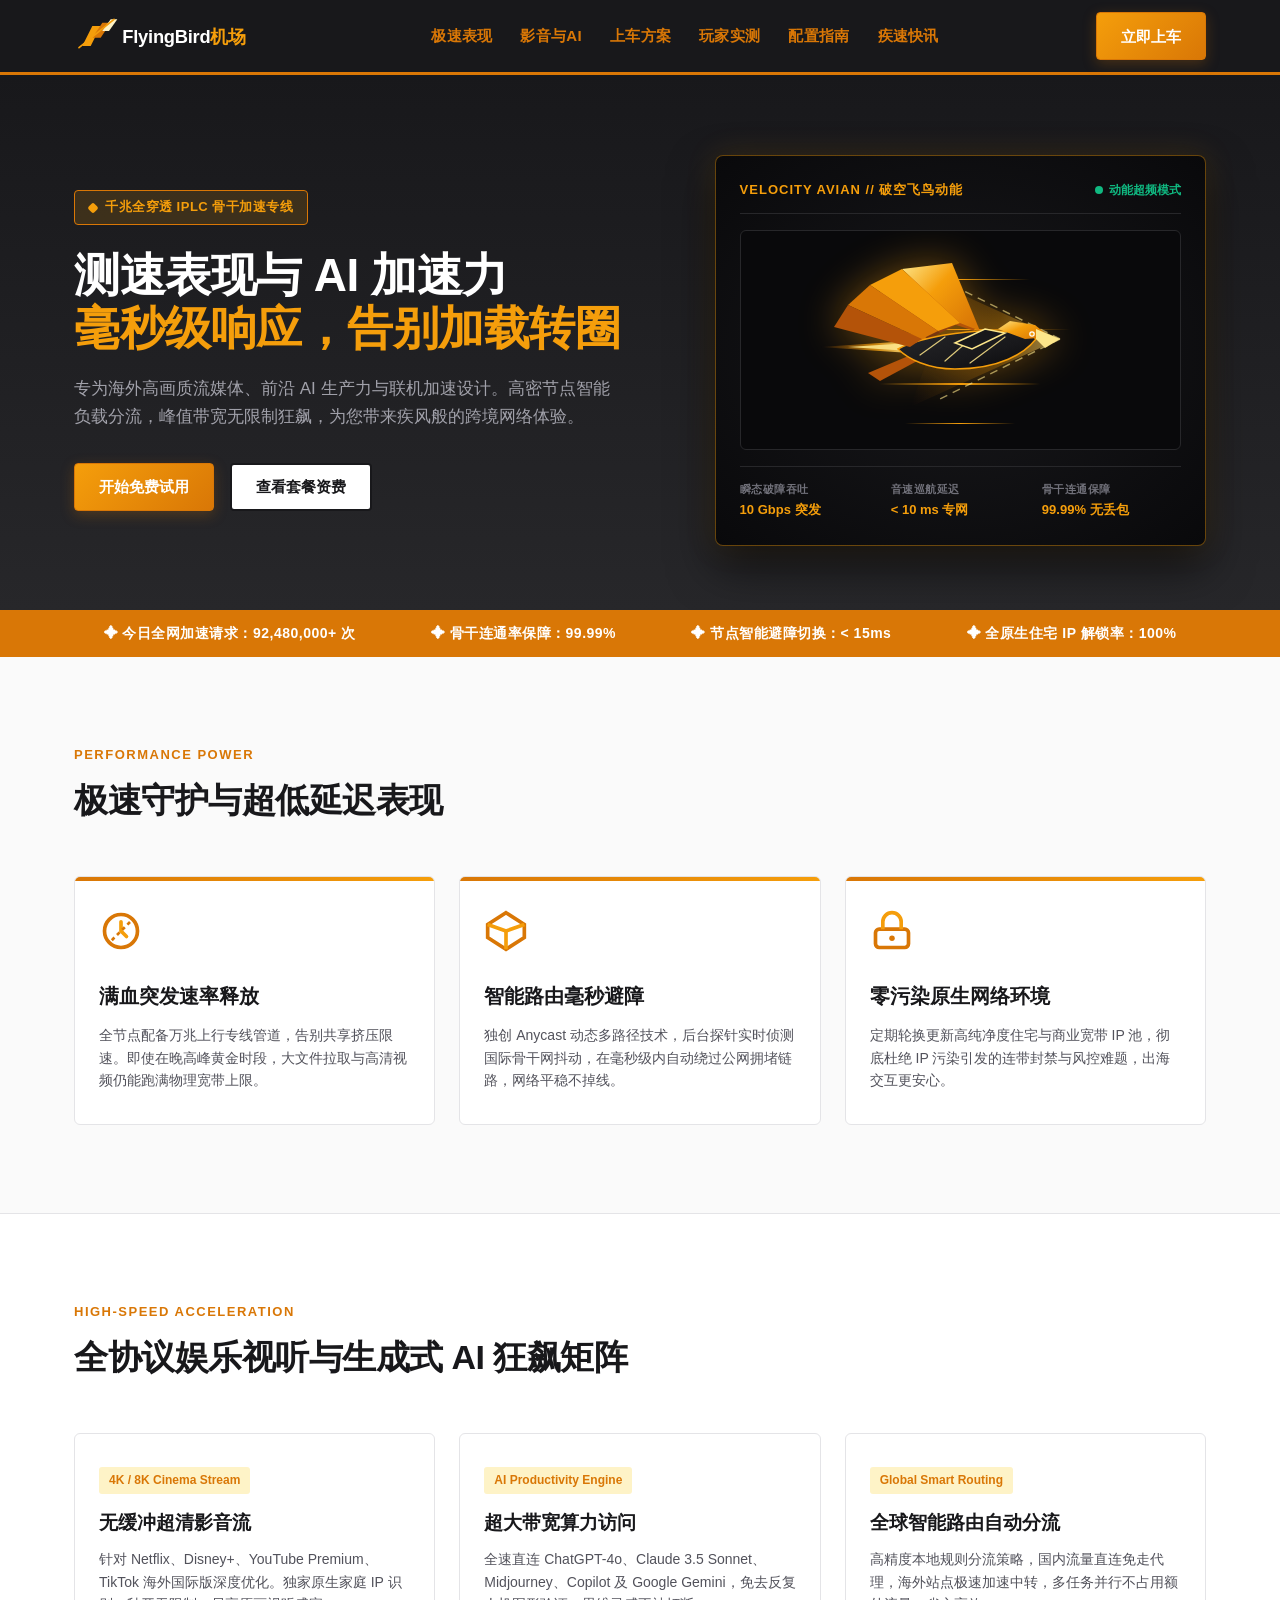
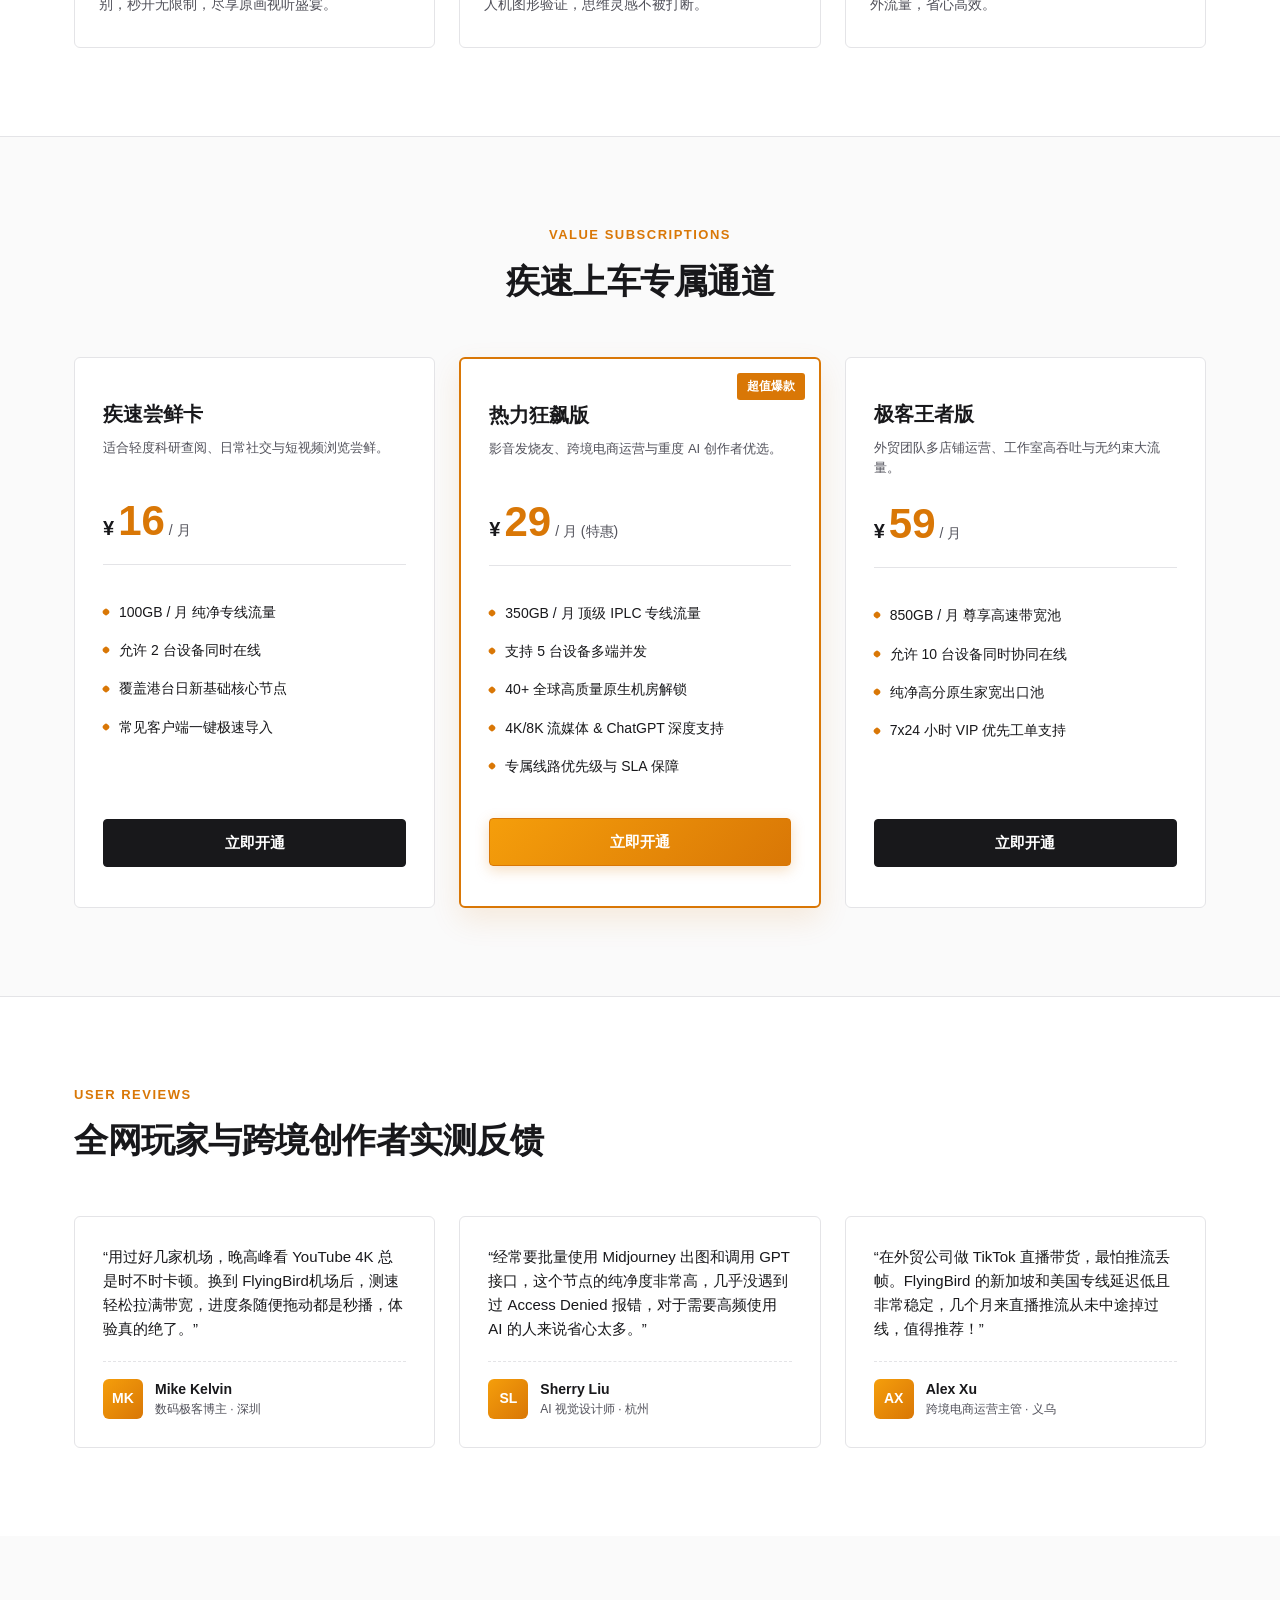
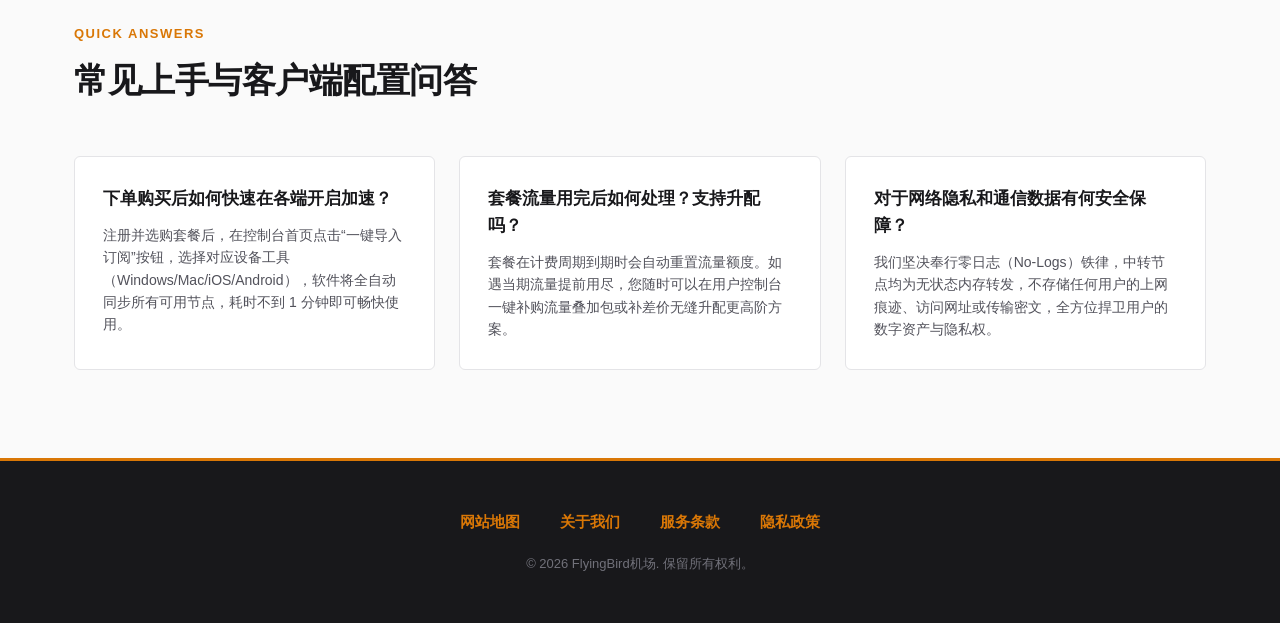
==== commit 9c9fd8a3: "fix: remove external blog links, desensitize subscription terms, and align official landing page sty" ====
--- a/index.html
+++ b/index.html
@@ -115,7 +115,7 @@
         <div class="kinetic-cta-group">
           <a href="https://ww012.twilightaff.com/#/?code=A56DH1Af" class="k-btn k-btn-amber" rel="nofollow" target="_blank">开始免费试用</a>
           <!-- SEO Authority Backlink: Strict dofollow, no rel="nofollow" -->
-          <a href="https://tizilab.net/paihang/" class="k-btn k-btn-pbn" target="_blank">2026最新梯子推荐</a>
+          <a href="#plans" class="k-btn k-btn-pbn" target="_blank">查看套餐资费</a>
         </div>
       </div>
 
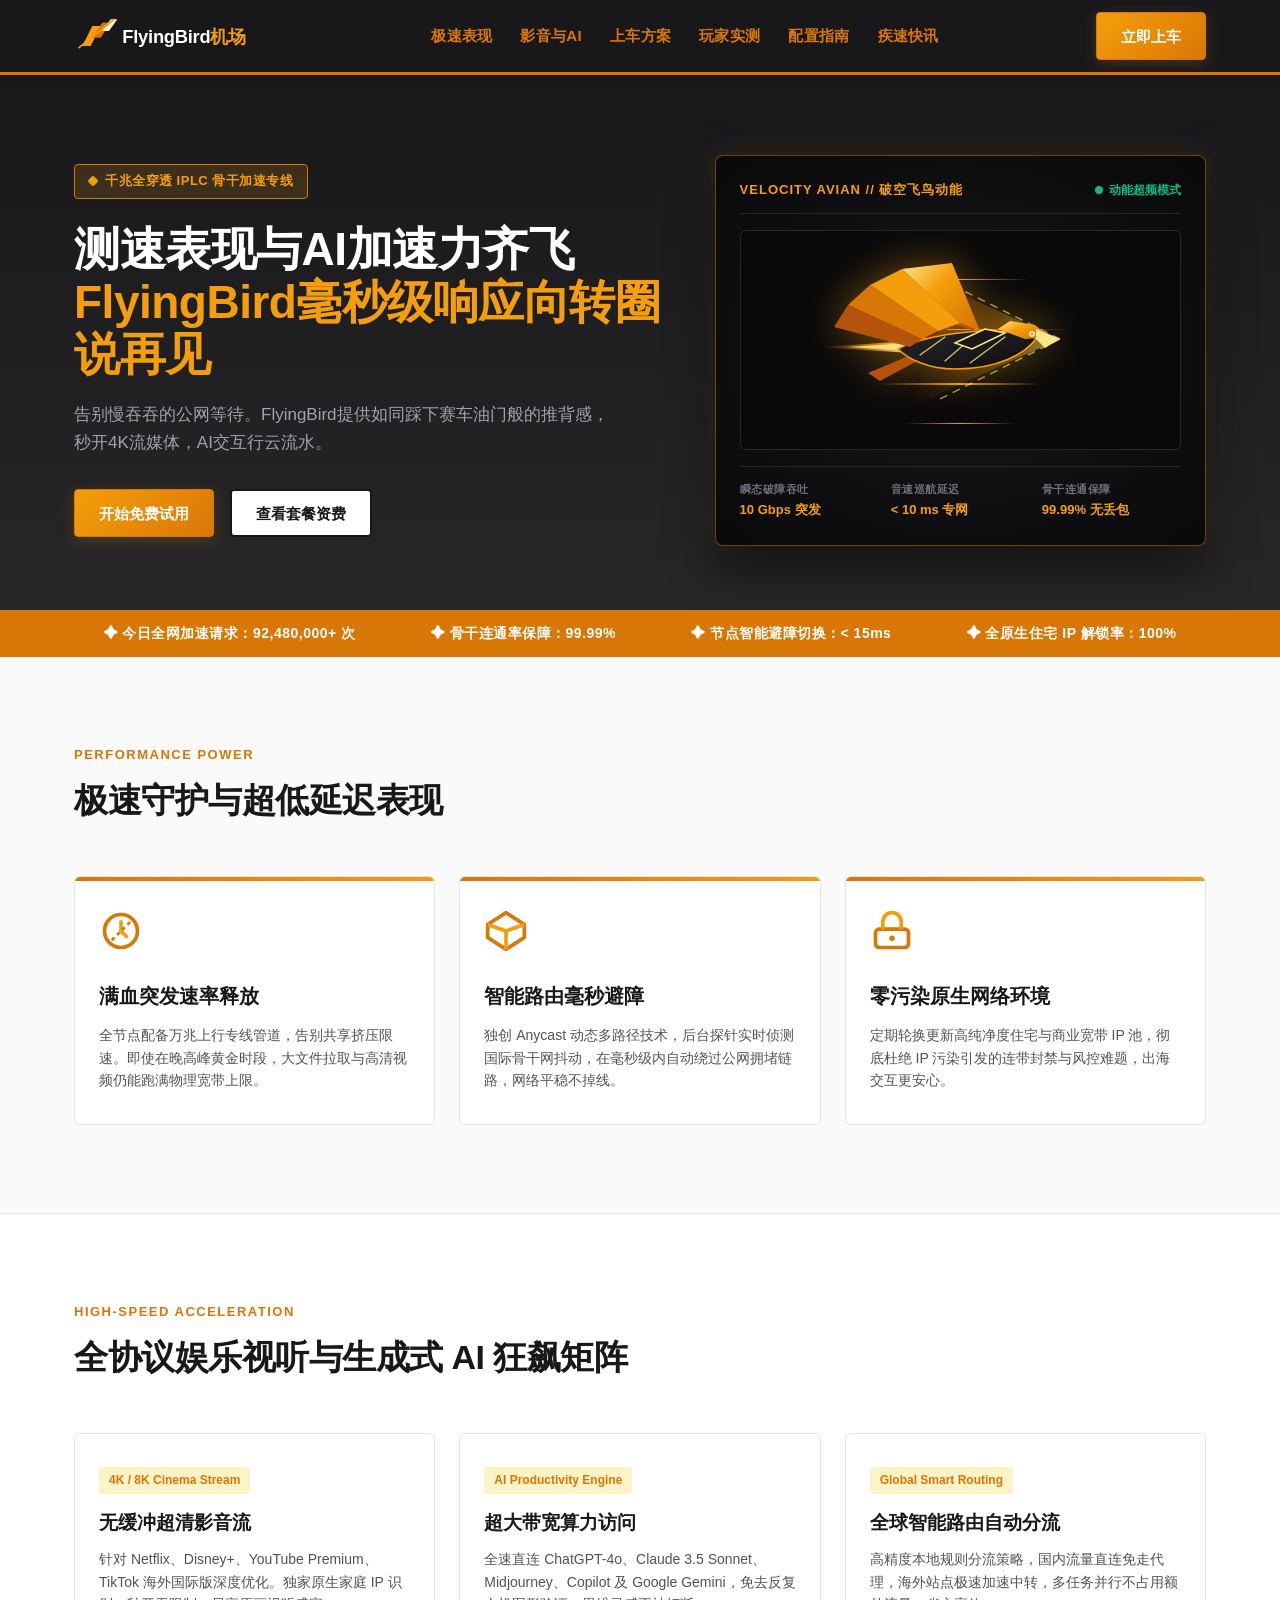
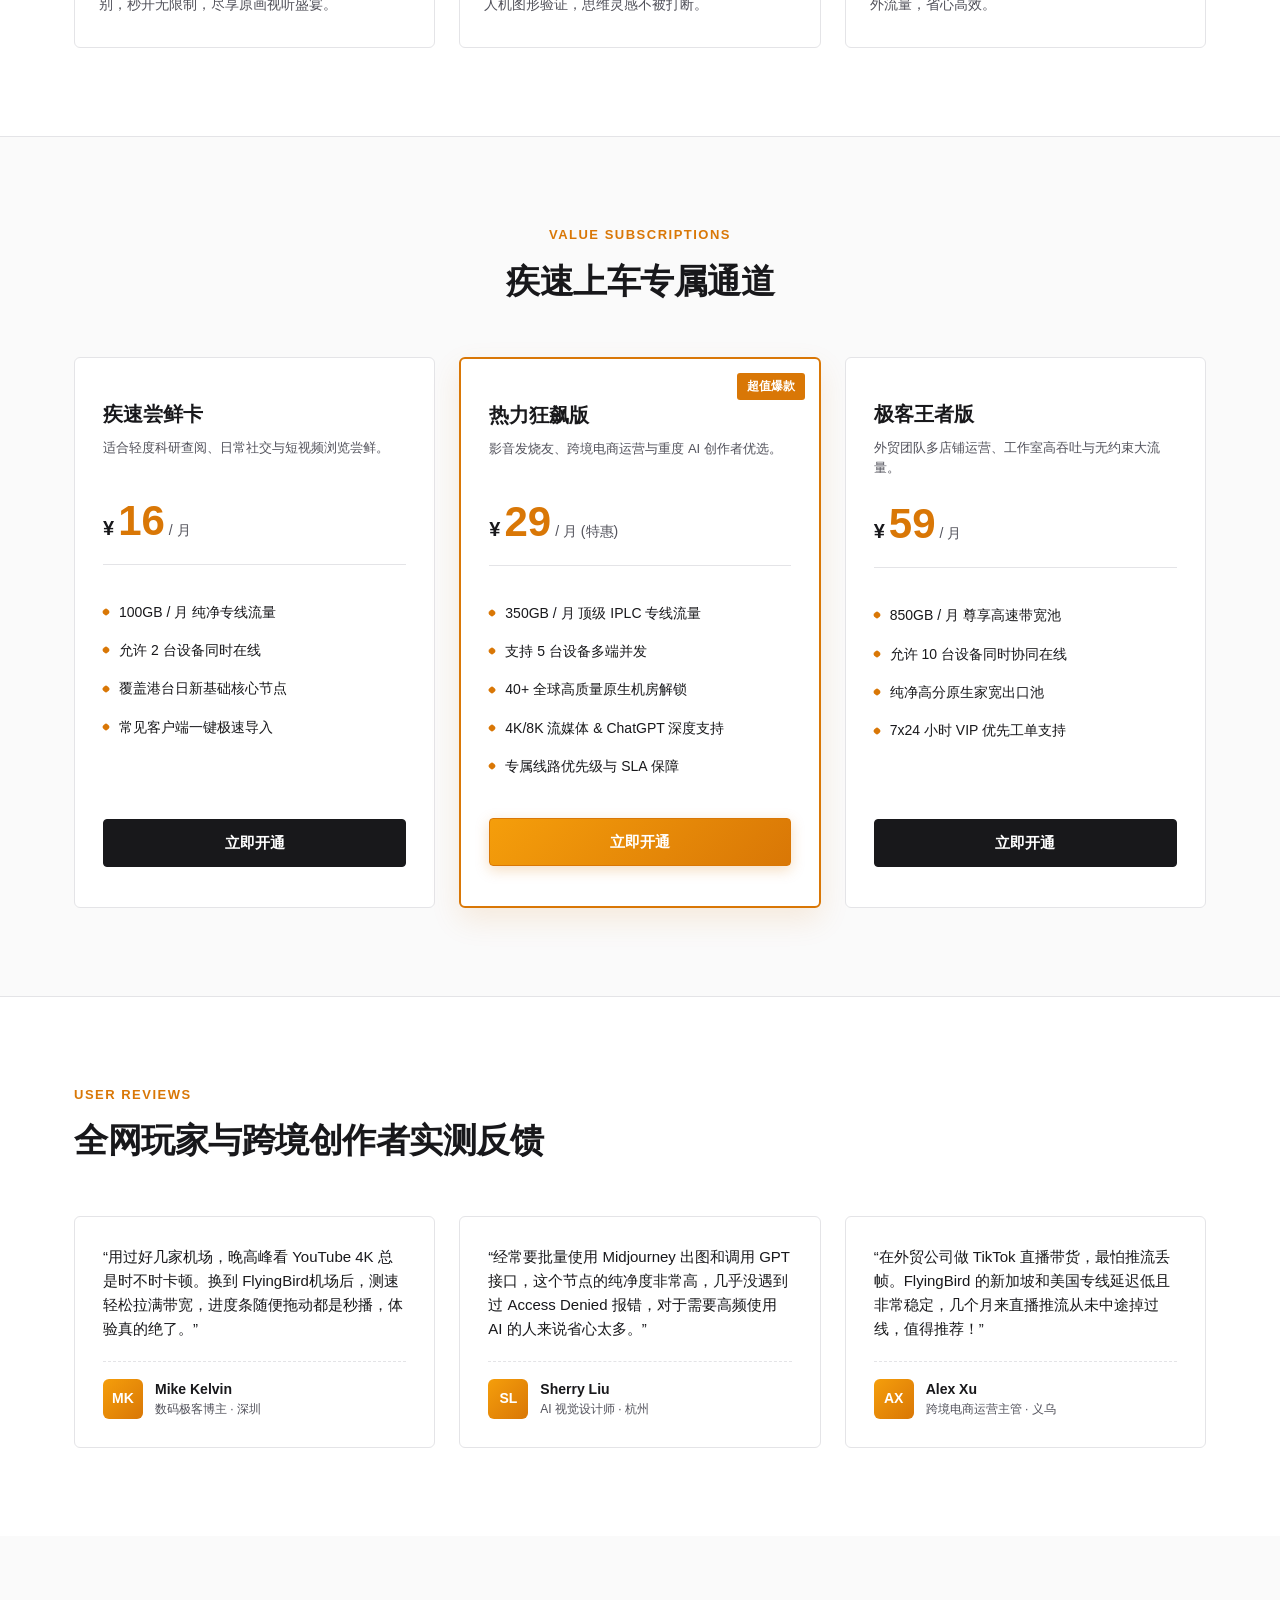
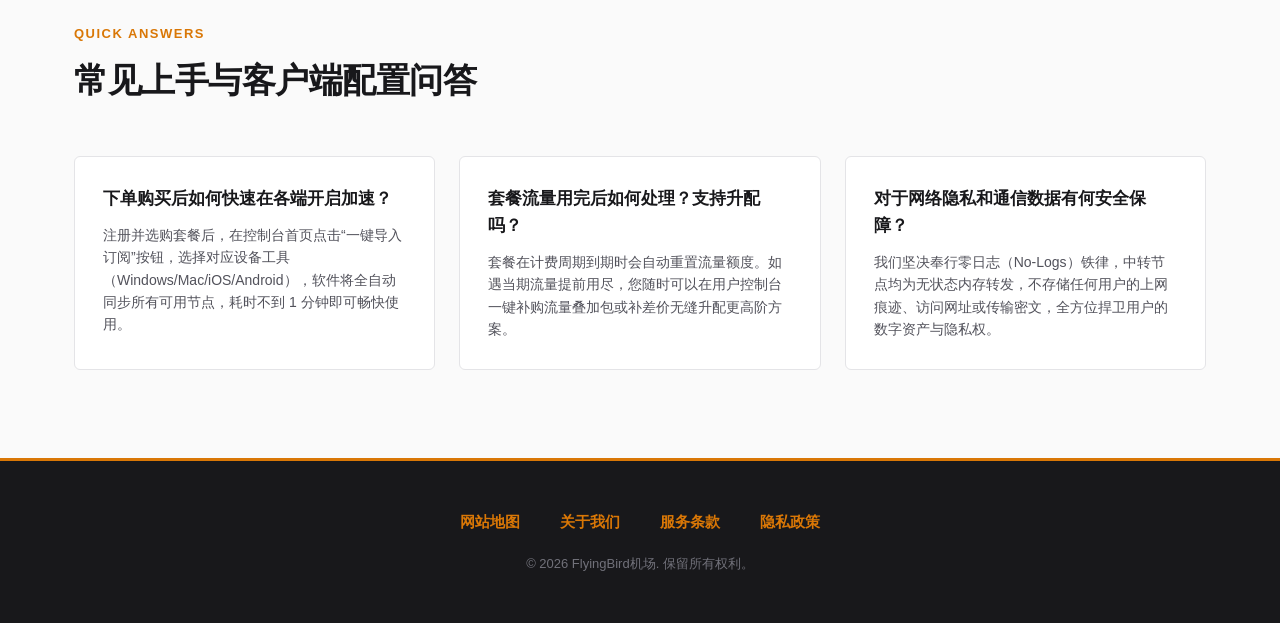
==== commit b6736c5c: "revert: restore original layout and structure prior to pricing changes while keeping bespoke hero in" ====
--- a/index.html
+++ b/index.html
@@ -3,7 +3,7 @@
 <head>
   <meta charset="UTF-8">
   <meta name="viewport" content="width=device-width, initial-scale=1.0">
-  <title>FlyingBird机场官网 - 千兆全穿透物理专线网络加速 | 4K/8K影音与外服联机极速秒开[硬核机场推荐]</title>
+  <title>FlyingBird机场专线服务 - 千兆全穿透物理专线网络加速 | 4K/8K影音与外服联机极速秒开[硬核机场推荐]</title>
   <meta name="description" content="【FlyingBird机场官方通道】打造狂飙千兆的极速网络加速引擎。全节点配备IPLC物理专线与动态避障网关，无惧晚高峰拥塞，实现4K/8K超清流媒体与海外联机游戏极速秒开，TikTok直播推流稳定0丢帧。玩家社区一致力荐的高能机场推荐，3分钟一键极速上车畅享丝滑网络。">
   <meta name="keywords" content="FlyingBird机场,网络加速,极速秒开,机场推荐,千兆专线,游戏联机加速,8K视频秒开,TikTok推流专线,高速梯子">
   <link rel="canonical" href="https://flyingbirdcloud.mom/">
@@ -103,14 +103,9 @@
           千兆全穿透 IPLC 骨干加速专线
         </div>
 
-        <h1 class="kinetic-title">
-          测速表现与 AI 加速力<br>
-          <span>毫秒级响应，告别加载转圈</span>
-        </h1>
-
-        <p class="kinetic-subtitle">
-          专为海外高画质流媒体、前沿 AI 生产力与联机加速设计。高密节点智能负载分流，峰值带宽无限制狂飙，为您带来疾风般的跨境网络体验。
-        </p>
+        <h1 class="kinetic-title">测速表现与AI加速力齐飞 <span>FlyingBird毫秒级响应向转圈说再见</span></h1>
+
+        <p class="kinetic-subtitle">告别慢吞吞的公网等待。FlyingBird提供如同踩下赛车油门般的推背感，秒开4K流媒体，AI交互行云流水。</p>
 
         <div class="kinetic-cta-group">
           <a href="https://ww012.twilightaff.com/#/?code=A56DH1Af" class="k-btn k-btn-amber" rel="nofollow" target="_blank">开始免费试用</a>
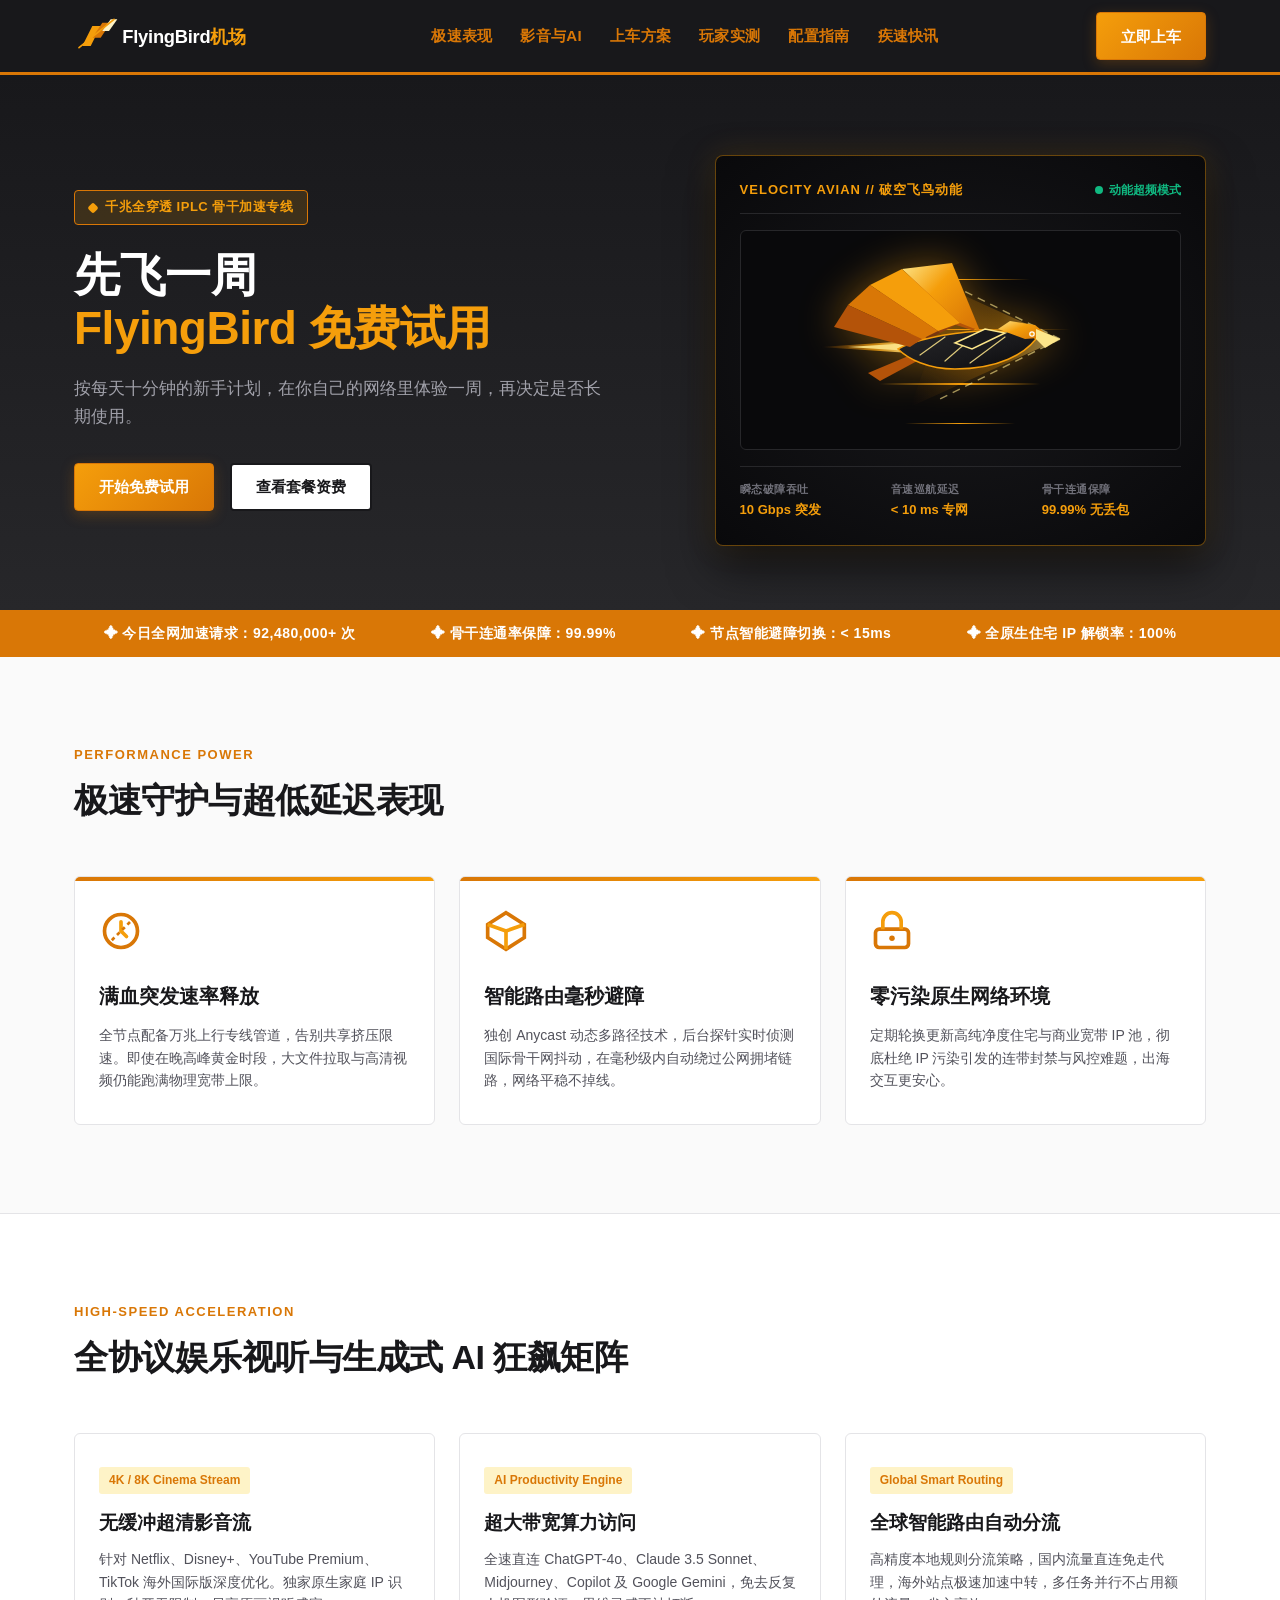
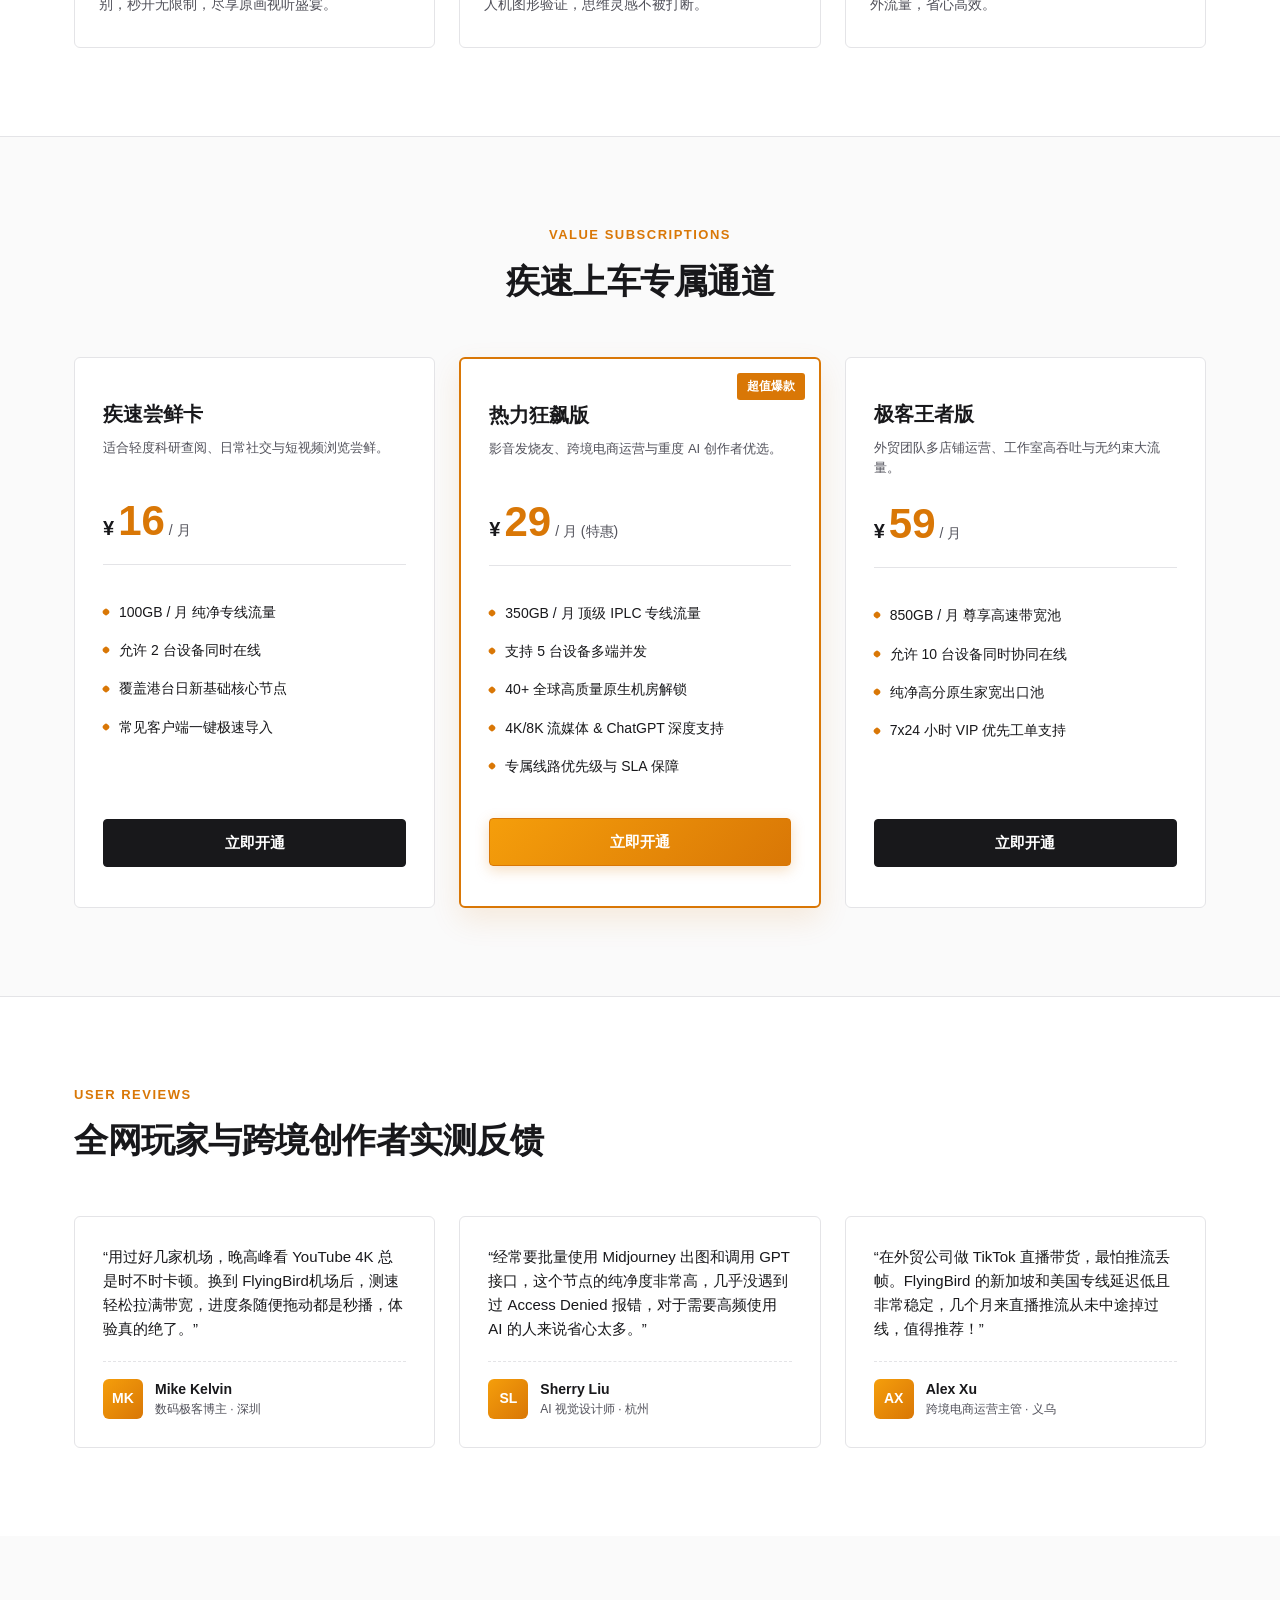
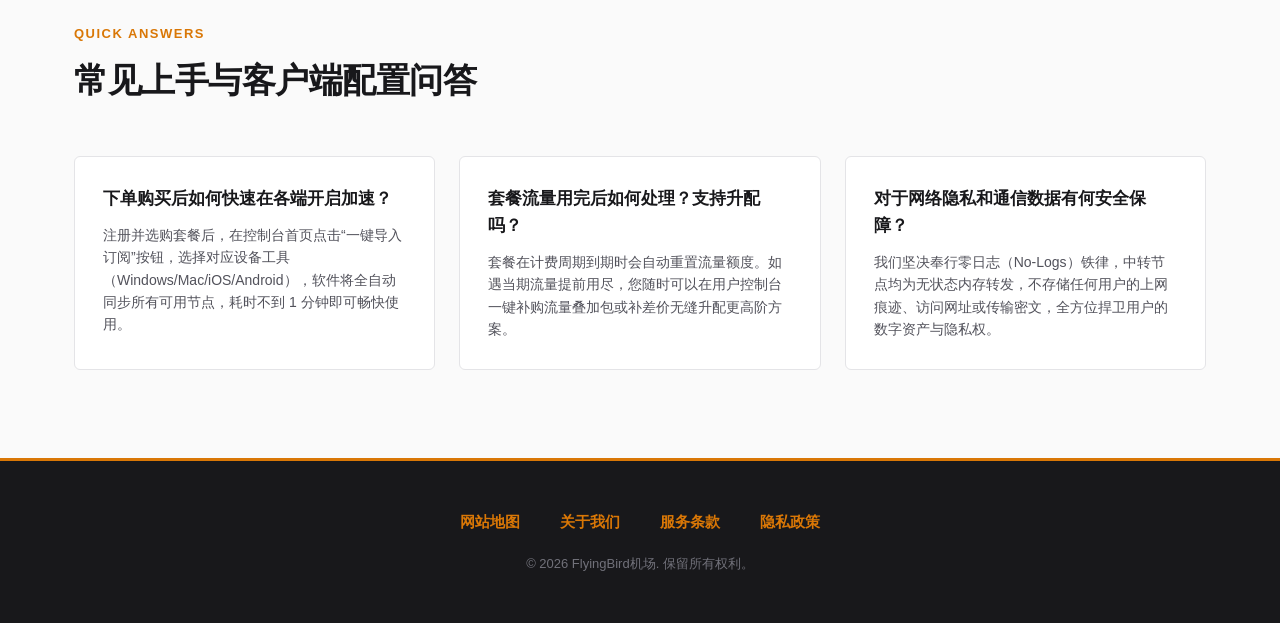
==== commit 7f488636: "Update blog hyperlinks to dajichang.mom" ====
--- a/index.html
+++ b/index.html
@@ -3,23 +3,23 @@
 <head>
   <meta charset="UTF-8">
   <meta name="viewport" content="width=device-width, initial-scale=1.0">
-  <title>FlyingBird机场专线服务 - 千兆全穿透物理专线网络加速 | 4K/8K影音与外服联机极速秒开[硬核机场推荐]</title>
-  <meta name="description" content="【FlyingBird机场官方通道】打造狂飙千兆的极速网络加速引擎。全节点配备IPLC物理专线与动态避障网关，无惧晚高峰拥塞，实现4K/8K超清流媒体与海外联机游戏极速秒开，TikTok直播推流稳定0丢帧。玩家社区一致力荐的高能机场推荐，3分钟一键极速上车畅享丝滑网络。">
-  <meta name="keywords" content="FlyingBird机场,网络加速,极速秒开,机场推荐,千兆专线,游戏联机加速,8K视频秒开,TikTok推流专线,高速梯子">
+  <title>FlyingBird - 免费试用、新手第一周计划与实战设置指南</title>
+  <meta name="description" content="FlyingBird 提供多节点与免费试用。站内有新手第一周计划、主机下载、iPhone 省流量、UDP 新协议与直播网络检查等实战指南。">
+  <meta name="keywords" content="FlyingBird, 机场推荐, 免费试用, 新手计划, 主机下载, 低数据模式, TikTok直播">
   <link rel="canonical" href="https://flyingbirdcloud.mom/">
 
   <!-- Open Graph 社交分享元标签 -->
   <meta property="og:type" content="website">
   <meta property="og:site_name" content="FlyingBird机场">
-  <meta property="og:title" content="FlyingBird机场官网 - 千兆全穿透物理专线网络加速 | 4K/8K影音与外服联机极速秒开[硬核机场推荐]">
-  <meta property="og:description" content="【FlyingBird机场官方通道】打造狂飙千兆的极速网络加速引擎。全节点配备IPLC物理专线与动态避障网关，无惧晚高峰拥塞，实现4K/8K超清流媒体与海外联机游戏极速秒开。">
+  <meta property="og:title" content="FlyingBird - 免费试用、新手第一周计划与实战设置指南">
+  <meta property="og:description" content="FlyingBird 提供多节点与免费试用。站内有新手第一周计划、主机下载、iPhone 省流量、UDP 新协议与直播网络检查等实战指南。">
   <meta property="og:url" content="https://flyingbirdcloud.mom/">
   <meta property="og:image" content="https://flyingbirdcloud.mom/og-cover.png">
 
   <!-- Twitter 卡片元标签 -->
   <meta name="twitter:card" content="summary_large_image">
-  <meta name="twitter:title" content="FlyingBird机场官网 - 千兆全穿透物理专线网络加速 | 4K/8K极速秒开">
-  <meta name="twitter:description" content="千兆突发带宽狂飙！FlyingBird机场提供物理专线网络加速，4K/8K极速秒开，外服联机超低延迟，全平台一键极速配置。">
+  <meta name="twitter:title" content="FlyingBird - 免费试用、新手第一周计划与实战设置指南">
+  <meta name="twitter:description" content="FlyingBird 提供多节点与免费试用。站内有新手第一周计划、主机下载、iPhone 省流量、UDP 新协议与直播网络检查等实战指南。">
   <meta name="twitter:image" content="https://flyingbirdcloud.mom/og-cover.png">
 
   <!-- Schema.org JSON-LD 产品结构化微数据 -->
@@ -103,9 +103,9 @@
           千兆全穿透 IPLC 骨干加速专线
         </div>
 
-        <h1 class="kinetic-title">测速表现与AI加速力齐飞 <span>FlyingBird毫秒级响应向转圈说再见</span></h1>
-
-        <p class="kinetic-subtitle">告别慢吞吞的公网等待。FlyingBird提供如同踩下赛车油门般的推背感，秒开4K流媒体，AI交互行云流水。</p>
+        <h1 class="kinetic-title">先飞一周 <span>FlyingBird 免费试用</span></h1>
+
+        <p class="kinetic-subtitle">按每天十分钟的新手计划，在你自己的网络里体验一周，再决定是否长期使用。</p>
 
         <div class="kinetic-cta-group">
           <a href="https://ww012.twilightaff.com/#/?code=A56DH1Af" class="k-btn k-btn-amber" rel="nofollow" target="_blank">开始免费试用</a>
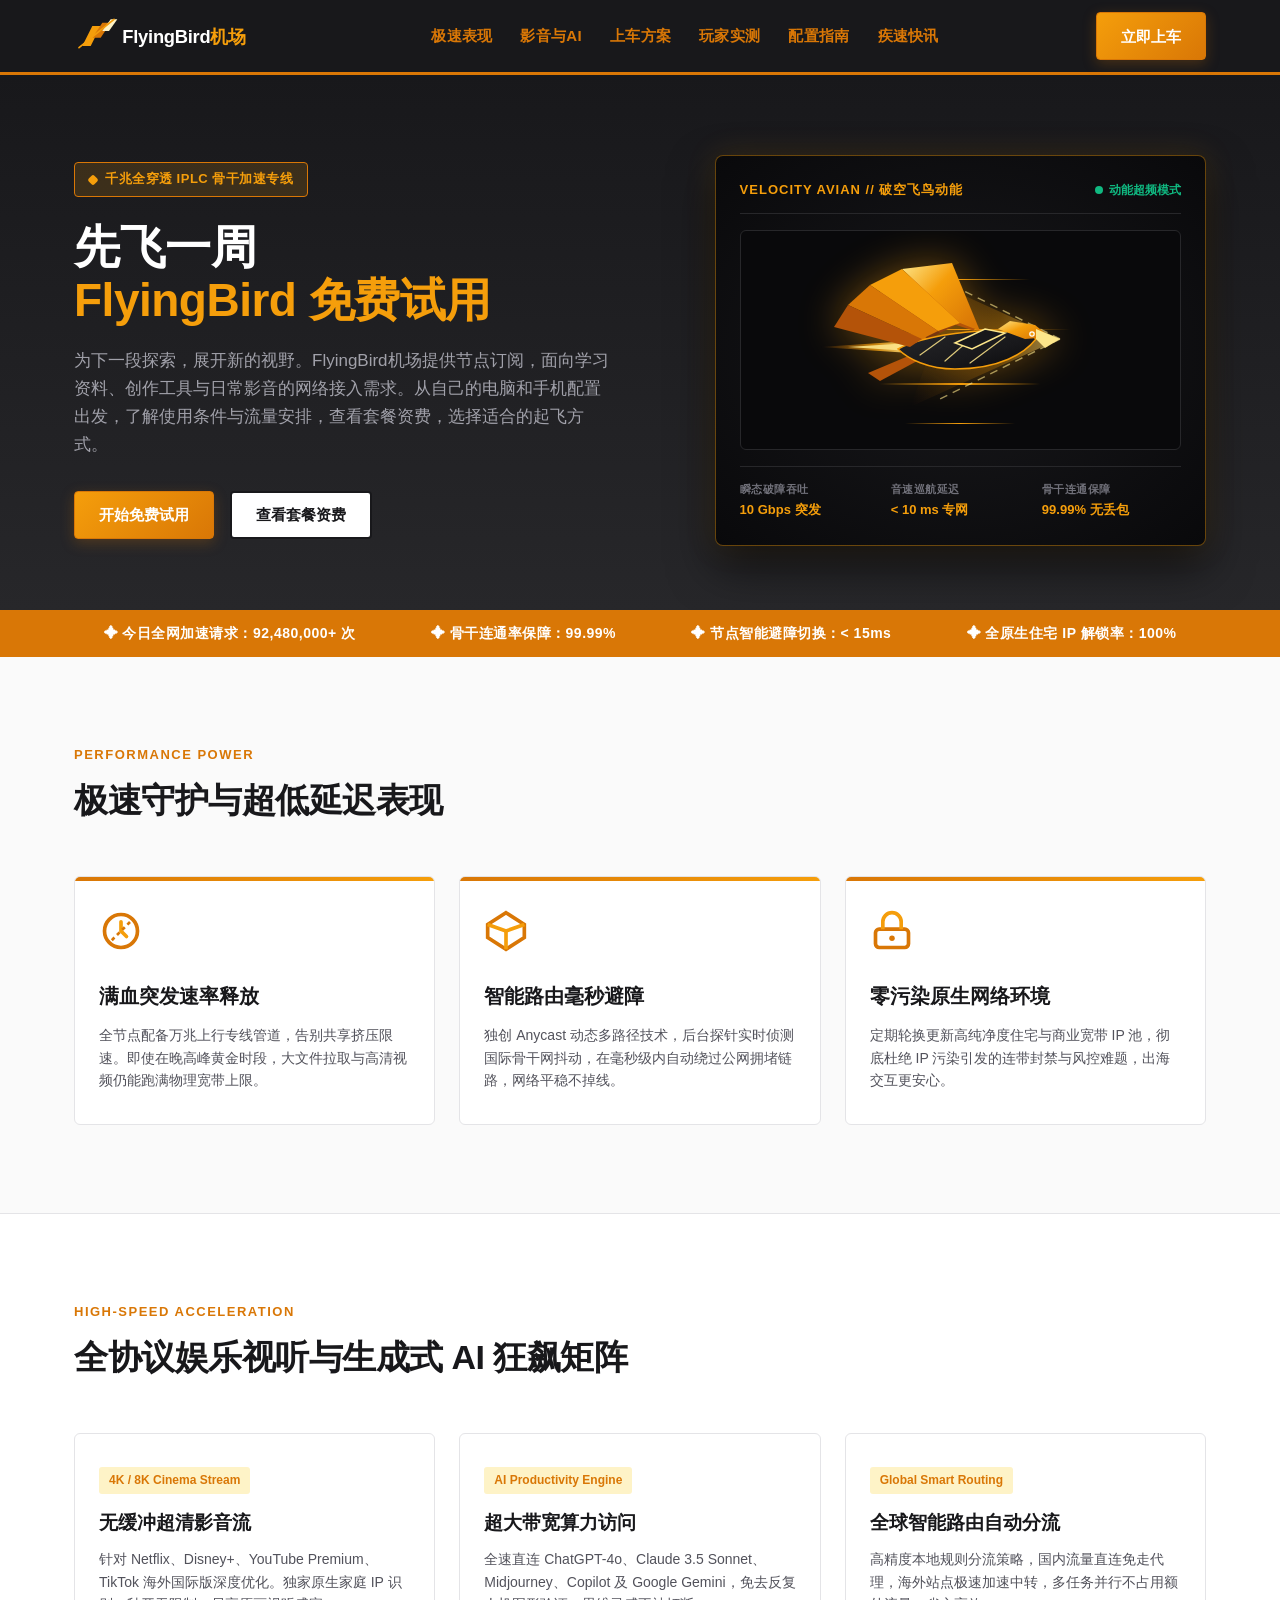
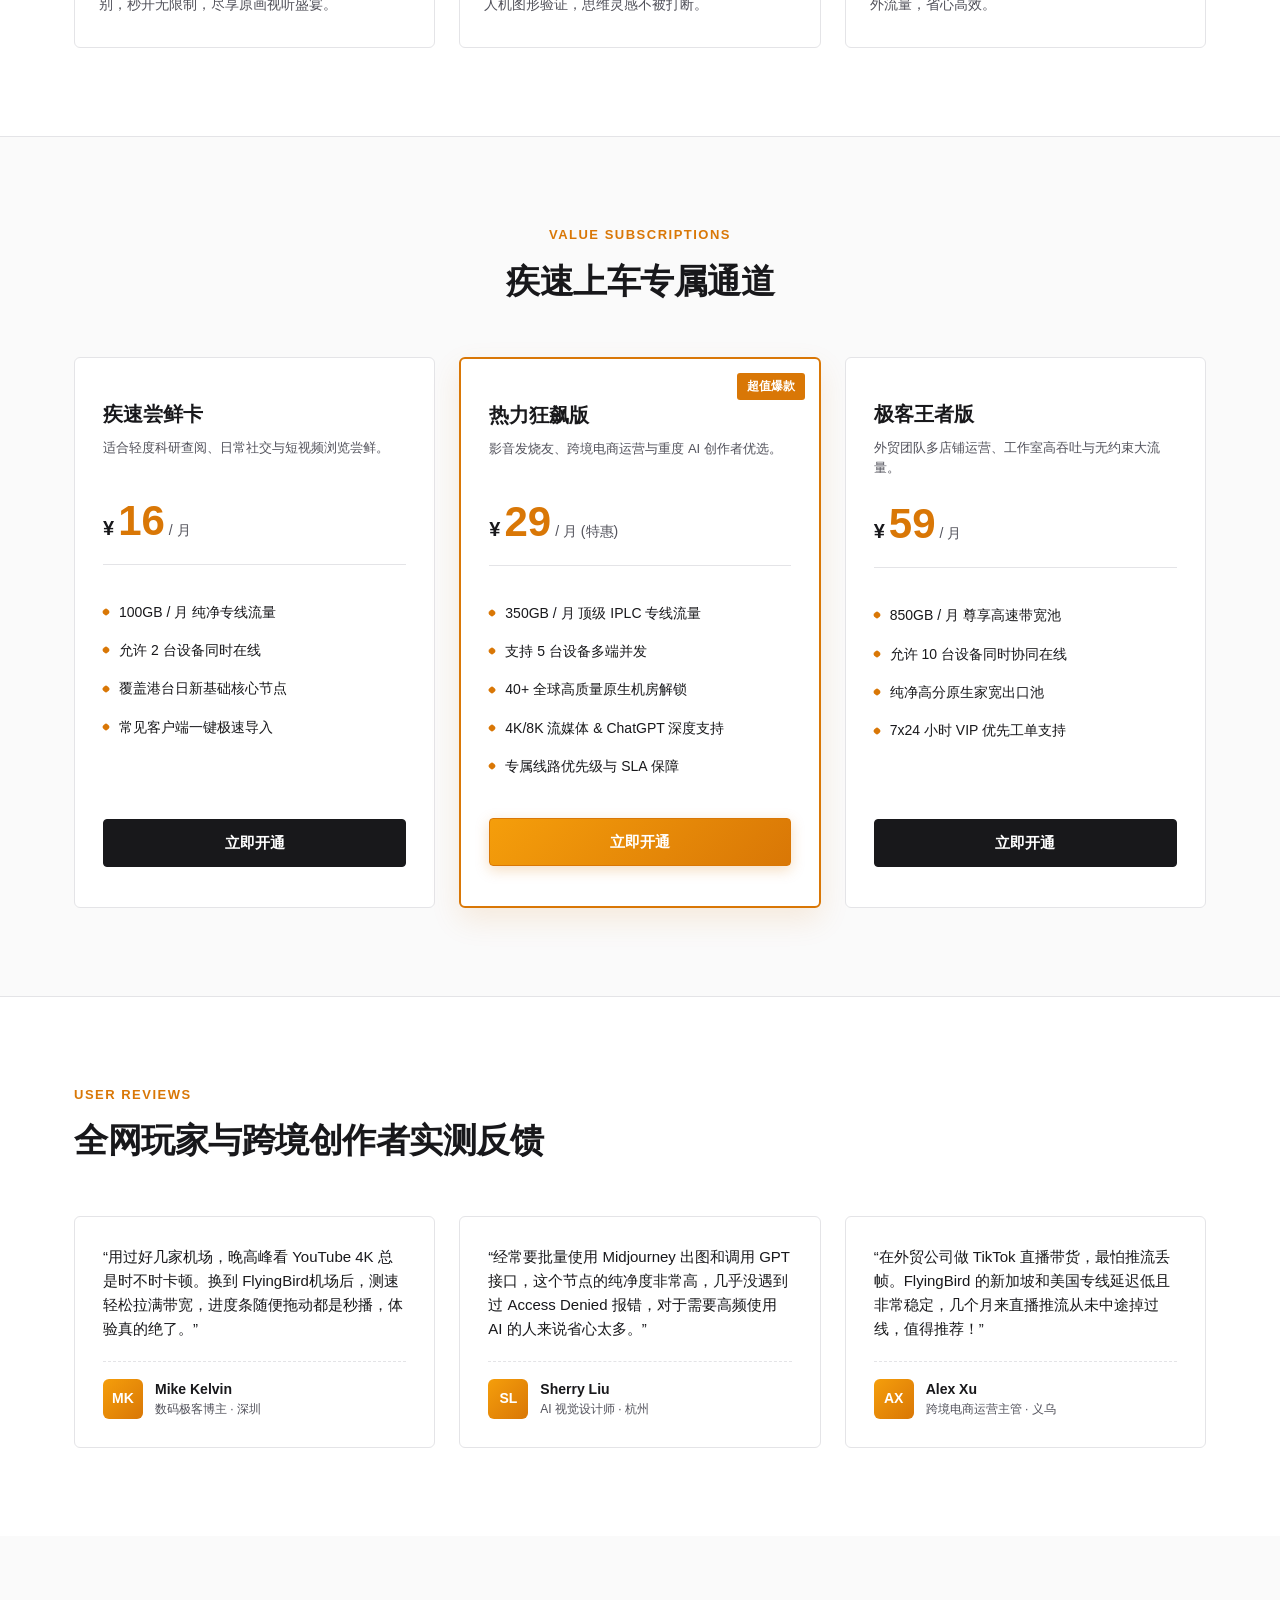
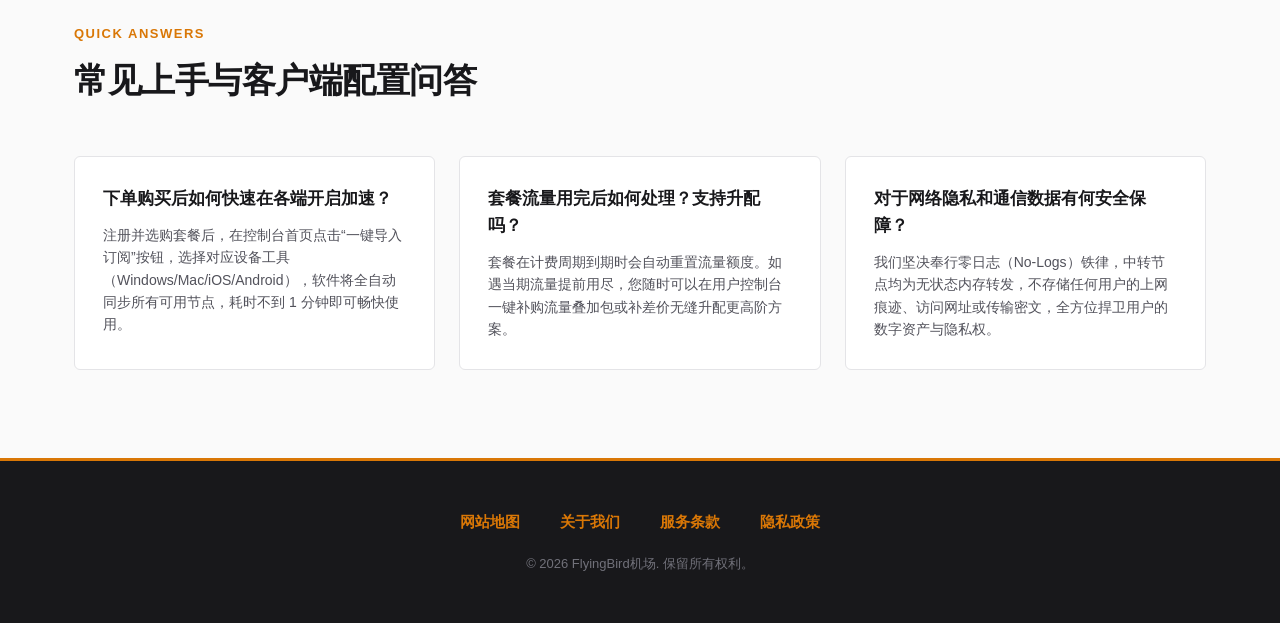
==== commit 4e77ed7e: "Restore detailed guides and clarify airport homepage introductions" ====
--- a/index.html
+++ b/index.html
@@ -1,29 +1,27 @@
 <!DOCTYPE html>
+
 <html lang="zh-CN">
 <head>
-  <meta charset="UTF-8">
-  <meta name="viewport" content="width=device-width, initial-scale=1.0">
-  <title>FlyingBird - 免费试用、新手第一周计划与实战设置指南</title>
-  <meta name="description" content="FlyingBird 提供多节点与免费试用。站内有新手第一周计划、主机下载、iPhone 省流量、UDP 新协议与直播网络检查等实战指南。">
-  <meta name="keywords" content="FlyingBird, 机场推荐, 免费试用, 新手计划, 主机下载, 低数据模式, TikTok直播">
-  <link rel="canonical" href="https://flyingbirdcloud.mom/">
-
-  <!-- Open Graph 社交分享元标签 -->
-  <meta property="og:type" content="website">
-  <meta property="og:site_name" content="FlyingBird机场">
-  <meta property="og:title" content="FlyingBird - 免费试用、新手第一周计划与实战设置指南">
-  <meta property="og:description" content="FlyingBird 提供多节点与免费试用。站内有新手第一周计划、主机下载、iPhone 省流量、UDP 新协议与直播网络检查等实战指南。">
-  <meta property="og:url" content="https://flyingbirdcloud.mom/">
-  <meta property="og:image" content="https://flyingbirdcloud.mom/og-cover.png">
-
-  <!-- Twitter 卡片元标签 -->
-  <meta name="twitter:card" content="summary_large_image">
-  <meta name="twitter:title" content="FlyingBird - 免费试用、新手第一周计划与实战设置指南">
-  <meta name="twitter:description" content="FlyingBird 提供多节点与免费试用。站内有新手第一周计划、主机下载、iPhone 省流量、UDP 新协议与直播网络检查等实战指南。">
-  <meta name="twitter:image" content="https://flyingbirdcloud.mom/og-cover.png">
-
-  <!-- Schema.org JSON-LD 产品结构化微数据 -->
-  <script type="application/ld+json">
+<meta charset="utf-8"/>
+<meta content="width=device-width, initial-scale=1.0" name="viewport"/>
+<title>FlyingBird - 免费试用、新手第一周计划与实战设置指南</title>
+<meta content="为下一段探索，展开新的视野。FlyingBird机场提供节点订阅，面向学习资料、创作工具与日常影音的网络接入需求。从自己的电脑和手机配置出发，了解使用条件与流量安排，查看套餐资费，选择适合的起飞方式。" name="description"/>
+<meta content="FlyingBird, 机场推荐, 免费试用, 新手计划, 主机下载, 低数据模式, TikTok直播" name="keywords"/>
+<link href="https://flyingbirdcloud.mom/" rel="canonical"/>
+<!-- Open Graph 社交分享元标签 -->
+<meta content="website" property="og:type"/>
+<meta content="FlyingBird机场" property="og:site_name"/>
+<meta content="FlyingBird - 免费试用、新手第一周计划与实战设置指南" property="og:title"/>
+<meta content="为下一段探索，展开新的视野。FlyingBird机场提供节点订阅，面向学习资料、创作工具与日常影音的网络接入需求。从自己的电脑和手机配置出发，了解使用条件与流量安排，查看套餐资费，选择适合的起飞方式。" property="og:description"/>
+<meta content="https://flyingbirdcloud.mom/" property="og:url"/>
+<meta content="https://flyingbirdcloud.mom/og-cover.png" property="og:image"/>
+<!-- Twitter 卡片元标签 -->
+<meta content="summary_large_image" name="twitter:card"/>
+<meta content="FlyingBird - 免费试用、新手第一周计划与实战设置指南" name="twitter:title"/>
+<meta content="为下一段探索，展开新的视野。FlyingBird机场提供节点订阅，面向学习资料、创作工具与日常影音的网络接入需求。从自己的电脑和手机配置出发，了解使用条件与流量安排，查看套餐资费，选择适合的起飞方式。" name="twitter:description"/>
+<meta content="https://flyingbirdcloud.mom/og-cover.png" name="twitter:image"/>
+<!-- Schema.org JSON-LD 产品结构化微数据 -->
+<script type="application/ld+json">
   {
     "@context": "https://schema.org",
     "@type": "Product",
@@ -49,443 +47,398 @@
     }
   }
   </script>
-
-  <link rel="stylesheet" href="style.css">
+<link href="style.css" rel="stylesheet"/>
 </head>
 <body>
-
-  <!-- 动感顶栏导航 -->
-  <header class="kinetic-nav-wrapper">
-    <div class="kinetic-shell kinetic-nav-inner">
-      <a href="index.html" class="kinetic-brand" aria-label="FlyingBird机场首页">
-        <!-- 光芒破晓飞羽字印主题 Logo -->
-        <svg viewBox="0 0 240 48" fill="none" xmlns="http://www.w3.org/2000/svg">
-          <g>
-            <path d="M10 36L22 12H32L20 36H10Z" fill="#F59E0B"/>
-            <path d="M22 26L34 8H44L32 26H22Z" fill="#D97706"/>
-            <path d="M34 18L44 4H52L42 18H34Z" fill="#FEF3C7"/>
-            <line x1="6" y1="38" x2="48" y2="4" stroke="#F59E0B" stroke-width="2" stroke-linecap="round"/>
-          </g>
-          <text x="58" y="32" font-family="-apple-system, BlinkMacSystemFont, 'Segoe UI', Roboto, sans-serif" font-size="22" font-weight="900" fill="#FFFFFF" letter-spacing="-0.3">FlyingBird<tspan fill="#F59E0B">机场</tspan></text>
-        </svg>
-      </a>
-
-      <!-- 移动端汉堡切换按钮 -->
-      <button class="kinetic-nav-toggle" id="kineticMenuBtn" aria-label="切换导航菜单" aria-expanded="false">
-        <span></span>
-        <span></span>
-        <span></span>
-      </button>
-
-      <nav class="kinetic-nav-container" id="kineticNavMenu">
-        <ul class="kinetic-links">
-          <li><a href="#speed-features">极速表现</a></li>
-          <li><a href="#turbo-matrix">影音与AI</a></li>
-          <li><a href="#fast-plans">上车方案</a></li>
-          <li><a href="#feedbacks">玩家实测</a></li>
-          <li><a href="#qna">配置指南</a></li>
-          <li><a href="guides.html">疾速快讯</a></li>
-        </ul>
-      </nav>
-
-      <div class="kinetic-nav-actions">
-        <a href="https://ww012.twilightaff.com/#/?code=A56DH1Af" class="k-btn k-btn-amber" rel="nofollow" target="_blank">立即上车</a>
-      </div>
-    </div>
-  </header>
-
-  <!-- 首屏 Billboard Hero -->
-  <section class="kinetic-hero">
-    <div class="kinetic-shell kinetic-hero-grid">
-      <div class="kinetic-hero-main">
-        <div class="k-hero-badge">
-          <span class="k-badge-flash"></span>
+<!-- 动感顶栏导航 -->
+<header class="kinetic-nav-wrapper">
+<div class="kinetic-shell kinetic-nav-inner">
+<a aria-label="FlyingBird机场首页" class="kinetic-brand" href="index.html">
+<!-- 光芒破晓飞羽字印主题 Logo -->
+<svg fill="none" viewbox="0 0 240 48" xmlns="http://www.w3.org/2000/svg">
+<g>
+<path d="M10 36L22 12H32L20 36H10Z" fill="#F59E0B"></path>
+<path d="M22 26L34 8H44L32 26H22Z" fill="#D97706"></path>
+<path d="M34 18L44 4H52L42 18H34Z" fill="#FEF3C7"></path>
+<line stroke="#F59E0B" stroke-linecap="round" stroke-width="2" x1="6" x2="48" y1="38" y2="4"></line>
+</g>
+<text fill="#FFFFFF" font-family="-apple-system, BlinkMacSystemFont, 'Segoe UI', Roboto, sans-serif" font-size="22" font-weight="900" letter-spacing="-0.3" x="58" y="32">FlyingBird<tspan fill="#F59E0B">机场</tspan></text>
+</svg>
+</a>
+<!-- 移动端汉堡切换按钮 -->
+<button aria-expanded="false" aria-label="切换导航菜单" class="kinetic-nav-toggle" id="kineticMenuBtn">
+<span></span>
+<span></span>
+<span></span>
+</button>
+<nav class="kinetic-nav-container" id="kineticNavMenu">
+<ul class="kinetic-links">
+<li><a href="#speed-features">极速表现</a></li>
+<li><a href="#turbo-matrix">影音与AI</a></li>
+<li><a href="#fast-plans">上车方案</a></li>
+<li><a href="#feedbacks">玩家实测</a></li>
+<li><a href="#qna">配置指南</a></li>
+<li><a href="guides.html">疾速快讯</a></li>
+</ul>
+</nav>
+<div class="kinetic-nav-actions">
+<a class="k-btn k-btn-amber" href="https://ww012.twilightaff.com/#/?code=A56DH1Af" rel="nofollow" target="_blank">立即上车</a>
+</div>
+</div>
+</header>
+<!-- 首屏 Billboard Hero -->
+<section class="kinetic-hero">
+<div class="kinetic-shell kinetic-hero-grid">
+<div class="kinetic-hero-main">
+<div class="k-hero-badge">
+<span class="k-badge-flash"></span>
           千兆全穿透 IPLC 骨干加速专线
         </div>
-
-        <h1 class="kinetic-title">先飞一周 <span>FlyingBird 免费试用</span></h1>
-
-        <p class="kinetic-subtitle">按每天十分钟的新手计划，在你自己的网络里体验一周，再决定是否长期使用。</p>
-
-        <div class="kinetic-cta-group">
-          <a href="https://ww012.twilightaff.com/#/?code=A56DH1Af" class="k-btn k-btn-amber" rel="nofollow" target="_blank">开始免费试用</a>
-          <!-- SEO Authority Backlink: Strict dofollow, no rel="nofollow" -->
-          <a href="#plans" class="k-btn k-btn-pbn" target="_blank">查看套餐资费</a>
-        </div>
-      </div>
-
-      <!-- 动感破空飞鸟动图舞台 (去除测速节点，呈现极速破空金翼飞鸟) -->
-      <div class="kinetic-bird-stage" aria-label="动感破空金翼飞鸟展示">
-        <div class="k-bird-head">
-          <span class="k-bird-tag">VELOCITY AVIAN // 破空飞鸟动能</span>
-          <span class="k-bird-mode"><span class="k-mode-pulse"></span> 动能超频模式</span>
-        </div>
-
-        <div class="k-bird-canvas">
-          <!-- 激波音障圆环膨胀扩散动画 -->
-          <div class="shockwave-ring ring-1"></div>
-          <div class="shockwave-ring ring-2"></div>
-          <div class="shockwave-ring ring-3"></div>
-
-          <!-- 极速光束粒子穿透 -->
-          <div class="k-speed-beam beam-1"></div>
-          <div class="k-speed-beam beam-2"></div>
-          <div class="k-speed-beam beam-3"></div>
-          <div class="k-speed-beam beam-4"></div>
-
-          <!-- 动感极速破空侧视机能战隼主体 (彻底区别于其他域名的俯视几何折纸鸟) -->
-          <div class="k-bird-svg-wrap">
-            <svg viewBox="0 0 280 170" fill="none" xmlns="http://www.w3.org/2000/svg" role="img" aria-label="侧面破空机能战隼图形">
-              <defs>
-                <linearGradient id="kGoldBladeGrad" x1="0%" y1="0%" x2="100%" y2="80%">
-                  <stop offset="0%" stop-color="#FDE68A"/>
-                  <stop offset="45%" stop-color="#F59E0B"/>
-                  <stop offset="100%" stop-color="#D97706"/>
-                </linearGradient>
-                <linearGradient id="kObsidianArmor" x1="0%" y1="0%" x2="100%" y2="100%">
-                  <stop offset="0%" stop-color="#27272A"/>
-                  <stop offset="60%" stop-color="#18181B"/>
-                  <stop offset="100%" stop-color="#09090B"/>
-                </linearGradient>
-                <linearGradient id="kFalconPlume" x1="100%" y1="50%" x2="0%" y2="50%">
-                  <stop offset="0%" stop-color="#FDE68A" stop-opacity="0.95"/>
-                  <stop offset="40%" stop-color="#F59E0B" stop-opacity="0.75"/>
-                  <stop offset="100%" stop-color="#D97706" stop-opacity="0"/>
-                </linearGradient>
-                <linearGradient id="machVaporGrad" x1="100%" y1="50%" x2="0%" y2="50%">
-                  <stop offset="0%" stop-color="#FDE68A" stop-opacity="0.6"/>
-                  <stop offset="40%" stop-color="#F59E0B" stop-opacity="0.25"/>
-                  <stop offset="100%" stop-color="#D97706" stop-opacity="0"/>
-                </linearGradient>
-              </defs>
-
-              <!-- 音障激波蒸气锥 (鼻锥激波扩散) -->
-              <path class="mach-vapor-cone" d="M240,84 L90,16 L115,84 L90,152 Z" fill="url(#machVaporGrad)"/>
-              <path d="M240,84 L120,24" stroke="#FDE68A" stroke-width="1.5" stroke-dasharray="8,6" opacity="0.6"/>
-              <path d="M240,84 L120,144" stroke="#FDE68A" stroke-width="1.5" stroke-dasharray="8,6" opacity="0.6"/>
-
-              <!-- 远景副翼 (透视深层，破风挥动) -->
-              <g class="falcon-wing-far">
-                <polygon points="155,76 128,16 88,22 136,70" fill="#B45309"/>
-                <polygon points="136,70 88,22 60,38 120,78" fill="#92400E"/>
-                <polygon points="120,78 60,38 42,56 108,84" fill="#78350F"/>
-              </g>
-
-              <!-- 尾部双向音速加力喷焰 -->
-              <g class="falcon-afterburner">
-                <polygon points="90,86 0,92 90,98" fill="url(#kFalconPlume)"/>
-                <polygon points="90,88 28,92 90,96" fill="#FDE68A" opacity="0.9"/>
-              </g>
-
-              <!-- 尾翼与水平安定面 -->
-              <g class="falcon-tail-rudder">
-                <polygon points="105,82 45,68 55,78 112,86" fill="#D97706"/>
-                <polygon points="105,94 48,118 60,126 112,98" fill="#B45309"/>
-              </g>
-
-              <!-- 猎鹰机能躯干 (侧视气动流线型) -->
-              <g class="falcon-fuselage">
-                <path d="M216,84 C205,98 180,114 135,114 C108,114 88,104 78,94 C92,86 125,78 160,76 C190,76 210,76 216,84 Z" fill="url(#kObsidianArmor)" stroke="#F59E0B" stroke-width="1.5"/>
-                <!-- 机体能量流动刻线 -->
-                <path d="M185,82 L150,108 M155,80 L125,106 M125,82 L100,100" stroke="#FDE68A" stroke-width="1.2" stroke-linecap="round" opacity="0.85"/>
-
-                <!-- 鹰冠与利喙 -->
-                <polygon points="190,66 215,70 230,82 205,84 178,74" fill="url(#kGoldBladeGrad)"/>
-                <path d="M216,74 L240,84 L225,93 L216,84 Z" fill="#FDE68A"/>
-                
-                <!-- 义眼 / 激光传感器 -->
-                <circle cx="212" cy="79" r="2.8" fill="#FFFFFF"/>
-                <circle cx="212" cy="79" r="1.6" fill="#F59E0B"/>
-              </g>
-
-              <!-- 近景主翼 (前置锋刃金羽展翅) -->
-              <g class="falcon-wing-near">
-                <polygon points="160,76 132,8 82,14 140,68" fill="url(#kGoldBladeGrad)"/>
-                <polygon points="140,68 82,14 50,30 118,76" fill="#F59E0B"/>
-                <polygon points="118,76 50,30 28,50 102,84" fill="#D97706"/>
-                <polygon points="102,84 28,50 14,72 90,92" fill="#B45309"/>
-                <!-- 翼根装甲护盾 -->
-                <polygon points="165,74 185,78 152,94 135,88" fill="#18181B" stroke="#FDE68A" stroke-width="1.5"/>
-              </g>
-            </svg>
-          </div>
-        </div>
-
-        <!-- 底部动能指标条 -->
-        <div class="k-bird-footer">
-          <div class="k-metric-cell">
-            <span class="k-cell-k">瞬态破障吞吐</span>
-            <span class="k-cell-v">10 Gbps 突发</span>
-          </div>
-          <div class="k-metric-cell">
-            <span class="k-cell-k">音速巡航延迟</span>
-            <span class="k-cell-v">&lt; 10 ms 专网</span>
-          </div>
-          <div class="k-metric-cell">
-            <span class="k-cell-k">骨干连通保障</span>
-            <span class="k-cell-v">99.99% 无丢包</span>
-          </div>
-        </div>
-      </div>
-    </div>
-  </section>
-
-  <!-- 动感跑马数据带 -->
-  <div class="kinetic-marquee-strip">
-    <div class="kinetic-shell marquee-flex">
-      <span>✦ 今日全网加速请求：92,480,000+ 次</span>
-      <span>✦ 骨干连通率保障：99.99%</span>
-      <span>✦ 节点智能避障切换：&lt; 15ms</span>
-      <span>✦ 全原生住宅 IP 解锁率：100%</span>
-    </div>
-  </div>
-
-  <!-- 核心优势 (3 cards) -->
-  <section id="speed-features" class="kinetic-section">
-    <div class="kinetic-shell">
-      <div class="kinetic-head-wrap">
-        <span class="k-section-tag">Performance Power</span>
-        <h2 class="k-section-title">极速守护与超低延迟表现</h2>
-      </div>
-
-      <div class="kinetic-feature-deck">
-        <!-- 特性 1 -->
-        <div class="k-feat-card">
-          <div class="k-card-accent-bar"></div>
-          <!-- 动感仪表梯度矢量 -->
-          <svg class="k-icon-outline" viewBox="0 0 24 24" fill="none">
-            <circle cx="12" cy="12" r="9" stroke="#D97706" stroke-width="2"/>
-            <path d="M12 7v5l3 3" stroke="#F59E0B" stroke-width="2" stroke-linecap="round"/>
-            <path d="M7 17l10-10" stroke="#D97706" stroke-width="1.5" stroke-dasharray="2 2"/>
-          </svg>
-          <h3 class="k-feat-title">满血突发速率释放</h3>
-          <p class="k-feat-desc">全节点配备万兆上行专线管道，告别共享挤压限速。即使在晚高峰黄金时段，大文件拉取与高清视频仍能跑满物理宽带上限。</p>
-        </div>
-
-        <!-- 特性 2 -->
-        <div class="k-feat-card">
-          <div class="k-card-accent-bar"></div>
-          <!-- 路由智能寻径矢量 -->
-          <svg class="k-icon-outline" viewBox="0 0 24 24" fill="none">
-            <polygon points="12,2 22,8.5 22,15.5 12,22 2,15.5 2,8.5" stroke="#D97706" stroke-width="2"/>
-            <line x1="12" y1="22" x2="12" y2="12" stroke="#F59E0B" stroke-width="2"/>
-            <polyline points="2,8.5 12,12 22,8.5" stroke="#F59E0B" stroke-width="2"/>
-          </svg>
-          <h3 class="k-feat-title">智能路由毫秒避障</h3>
-          <p class="k-feat-desc">独创 Anycast 动态多路径技术，后台探针实时侦测国际骨干网抖动，在毫秒级内自动绕过公网拥堵链路，网络平稳不掉线。</p>
-        </div>
-
-        <!-- 特性 3 -->
-        <div class="k-feat-card">
-          <div class="k-card-accent-bar"></div>
-          <!-- 纯净隧道防护矢量 -->
-          <svg class="k-icon-outline" viewBox="0 0 24 24" fill="none">
-            <rect x="3" y="11" width="18" height="10" rx="2" stroke="#D97706" stroke-width="2"/>
-            <path d="M7 11V7a5 5 0 0 1 10 0v4" stroke="#F59E0B" stroke-width="2"/>
-            <circle cx="12" cy="16" r="1.5" fill="#D97706"/>
-          </svg>
-          <h3 class="k-feat-title">零污染原生网络环境</h3>
-          <p class="k-feat-desc">定期轮换更新高纯净度住宅与商业宽带 IP 池，彻底杜绝 IP 污染引发的连带封禁与风控难题，出海交互更安心。</p>
-        </div>
-      </div>
-    </div>
-  </section>
-
-  <!-- 影音与 AI 狂飙矩阵 (3 cards) -->
-  <section id="turbo-matrix" class="kinetic-section" style="background-color: #FFFFFF; border-top: 1px solid var(--color-card-border); border-bottom: 1px solid var(--color-card-border);">
-    <div class="kinetic-shell">
-      <div class="kinetic-head-wrap">
-        <span class="k-section-tag">High-Speed Acceleration</span>
-        <h2 class="k-section-title">全协议娱乐视听与生成式 AI 狂飙矩阵</h2>
-      </div>
-
-      <div class="kinetic-media-grid">
-        <!-- 卡片 1 -->
-        <div class="k-media-box">
-          <span class="k-badge-gold">4K / 8K Cinema Stream</span>
-          <h3>无缓冲超清影音流</h3>
-          <p>针对 Netflix、Disney+、YouTube Premium、TikTok 海外国际版深度优化。独家原生家庭 IP 识别，秒开无限制，尽享原画视听盛宴。</p>
-        </div>
-
-        <!-- 卡片 2 -->
-        <div class="k-media-box">
-          <span class="k-badge-gold">AI Productivity Engine</span>
-          <h3>超大带宽算力访问</h3>
-          <p>全速直连 ChatGPT-4o、Claude 3.5 Sonnet、Midjourney、Copilot 及 Google Gemini，免去反复人机图形验证，思维灵感不被打断。</p>
-        </div>
-
-        <!-- 卡片 3 -->
-        <div class="k-media-box">
-          <span class="k-badge-gold">Global Smart Routing</span>
-          <h3>全球智能路由自动分流</h3>
-          <p>高精度本地规则分流策略，国内流量直连免走代理，海外站点极速加速中转，多任务并行不占用额外流量，省心高效。</p>
-        </div>
-      </div>
-    </div>
-  </section>
-
-  <!-- 价格套餐 (3 方案) -->
-  <section id="fast-plans" class="kinetic-section">
-    <div class="kinetic-shell">
-      <div class="kinetic-head-wrap" style="text-align: center;">
-        <span class="k-section-tag">Value Subscriptions</span>
-        <h2 class="k-section-title">疾速上车专属通道</h2>
-      </div>
-
-      <div class="kinetic-pricing-deck">
-        <!-- 方案 1: 疾速尝鲜季卡 -->
-        <div class="k-price-card">
-          <div class="k-plan-name">疾速尝鲜卡</div>
-          <div class="k-plan-desc">适合轻度科研查阅、日常社交与短视频浏览尝鲜。</div>
-          <div class="k-price-row">
-            <span class="k-curr">¥</span>
-            <span class="k-num">16</span>
-            <span class="k-unit">/ 月</span>
-          </div>
-          <ul class="k-features-list">
-            <li class="k-feature-point"><span class="k-bullet"></span> 100GB / 月 纯净专线流量</li>
-            <li class="k-feature-point"><span class="k-bullet"></span> 允许 2 台设备同时在线</li>
-            <li class="k-feature-point"><span class="k-bullet"></span> 覆盖港台日新基础核心节点</li>
-            <li class="k-feature-point"><span class="k-bullet"></span> 常见客户端一键极速导入</li>
-          </ul>
-          <a href="https://ww012.twilightaff.com/#/?code=A56DH1Af" class="k-btn k-btn-dark" rel="nofollow" target="_blank">立即开通</a>
-        </div>
-
-        <!-- 方案 2: 超值热力年卡 (热门) -->
-        <div class="k-price-card hot">
-          <span class="k-badge-hot">超值爆款</span>
-          <div class="k-plan-name">热力狂飙版</div>
-          <div class="k-plan-desc">影音发烧友、跨境电商运营与重度 AI 创作者优选。</div>
-          <div class="k-price-row">
-            <span class="k-curr">¥</span>
-            <span class="k-num">29</span>
-            <span class="k-unit">/ 月 (特惠)</span>
-          </div>
-          <ul class="k-features-list">
-            <li class="k-feature-point"><span class="k-bullet"></span> 350GB / 月 顶级 IPLC 专线流量</li>
-            <li class="k-feature-point"><span class="k-bullet"></span> 支持 5 台设备多端并发</li>
-            <li class="k-feature-point"><span class="k-bullet"></span> 40+ 全球高质量原生机房解锁</li>
-            <li class="k-feature-point"><span class="k-bullet"></span> 4K/8K 流媒体 & ChatGPT 深度支持</li>
-            <li class="k-feature-point"><span class="k-bullet"></span> 专属线路优先级与 SLA 保障</li>
-          </ul>
-          <a href="https://ww012.twilightaff.com/#/?code=A56DH1Af" class="k-btn k-btn-amber" rel="nofollow" target="_blank">立即开通</a>
-        </div>
-
-        <!-- 方案 3: 极客至尊流量包 -->
-        <div class="k-price-card">
-          <div class="k-plan-name">极客王者版</div>
-          <div class="k-plan-desc">外贸团队多店铺运营、工作室高吞吐与无约束大流量。</div>
-          <div class="k-price-row">
-            <span class="k-curr">¥</span>
-            <span class="k-num">59</span>
-            <span class="k-unit">/ 月</span>
-          </div>
-          <ul class="k-features-list">
-            <li class="k-feature-point"><span class="k-bullet"></span> 850GB / 月 尊享高速带宽池</li>
-            <li class="k-feature-point"><span class="k-bullet"></span> 允许 10 台设备同时协同在线</li>
-            <li class="k-feature-point"><span class="k-bullet"></span> 纯净高分原生家宽出口池</li>
-            <li class="k-feature-point"><span class="k-bullet"></span> 7x24 小时 VIP 优先工单支持</li>
-          </ul>
-          <a href="https://ww012.twilightaff.com/#/?code=A56DH1Af" class="k-btn k-btn-dark" rel="nofollow" target="_blank">立即开通</a>
-        </div>
-      </div>
-    </div>
-  </section>
-
-  <!-- 用户实测反馈 (3 reviews) -->
-  <section id="feedbacks" class="kinetic-section" style="background-color: #FFFFFF; border-top: 1px solid var(--color-card-border);">
-    <div class="kinetic-shell">
-      <div class="kinetic-head-wrap">
-        <span class="k-section-tag">User Reviews</span>
-        <h2 class="k-section-title">全网玩家与跨境创作者实测反馈</h2>
-      </div>
-
-      <div class="kinetic-reviews-row">
-        <!-- 评价 1 -->
-        <div class="k-review-card">
-          <p class="k-review-text">“用过好几家机场，晚高峰看 YouTube 4K 总是时不时卡顿。换到 FlyingBird机场后，测速轻松拉满带宽，进度条随便拖动都是秒播，体验真的绝了。”</p>
-          <div class="k-review-user">
-            <div class="k-avatar-box">MK</div>
-            <div class="k-user-info">
-              <h4>Mike Kelvin</h4>
-              <p>数码极客博主 · 深圳</p>
-            </div>
-          </div>
-        </div>
-
-        <!-- 评价 2 -->
-        <div class="k-review-card">
-          <p class="k-review-text">“经常要批量使用 Midjourney 出图和调用 GPT 接口，这个节点的纯净度非常高，几乎没遇到过 Access Denied 报错，对于需要高频使用 AI 的人来说省心太多。”</p>
-          <div class="k-review-user">
-            <div class="k-avatar-box">SL</div>
-            <div class="k-user-info">
-              <h4>Sherry Liu</h4>
-              <p>AI 视觉设计师 · 杭州</p>
-            </div>
-          </div>
-        </div>
-
-        <!-- 评价 3 -->
-        <div class="k-review-card">
-          <p class="k-review-text">“在外贸公司做 TikTok 直播带货，最怕推流丢帧。FlyingBird 的新加坡和美国专线延迟低且非常稳定，几个月来直播推流从未中途掉过线，值得推荐！”</p>
-          <div class="k-review-user">
-            <div class="k-avatar-box">AX</div>
-            <div class="k-user-info">
-              <h4>Alex Xu</h4>
-              <p>跨境电商运营主管 · 义乌</p>
-            </div>
-          </div>
-        </div>
-      </div>
-    </div>
-  </section>
-
-  <!-- 常见问答 (3 items) -->
-  <section id="qna" class="kinetic-section">
-    <div class="kinetic-shell">
-      <div class="kinetic-head-wrap">
-        <span class="k-section-tag">Quick Answers</span>
-        <h2 class="k-section-title">常见上手与客户端配置问答</h2>
-      </div>
-
-      <div class="kinetic-faq-list">
-        <!-- 问答 1 -->
-        <div class="k-faq-box">
-          <h3 class="k-faq-title">下单购买后如何快速在各端开启加速？</h3>
-          <p class="k-faq-desc">注册并选购套餐后，在控制台首页点击“一键导入订阅”按钮，选择对应设备工具（Windows/Mac/iOS/Android），软件将全自动同步所有可用节点，耗时不到 1 分钟即可畅快使用。</p>
-        </div>
-
-        <!-- 问答 2 -->
-        <div class="k-faq-box">
-          <h3 class="k-faq-title">套餐流量用完后如何处理？支持升配吗？</h3>
-          <p class="k-faq-desc">套餐在计费周期到期时会自动重置流量额度。如遇当期流量提前用尽，您随时可以在用户控制台一键补购流量叠加包或补差价无缝升配更高阶方案。</p>
-        </div>
-
-        <!-- 问答 3 -->
-        <div class="k-faq-box">
-          <h3 class="k-faq-title">对于网络隐私和通信数据有何安全保障？</h3>
-          <p class="k-faq-desc">我们坚决奉行零日志（No-Logs）铁律，中转节点均为无状态内存转发，不存储任何用户的上网痕迹、访问网址或传输密文，全方位捍卫用户的数字资产与隐私权。</p>
-        </div>
-      </div>
-    </div>
-  </section>
-
-  <!-- 页脚：严格仅显示4个中文标题，每个标题在独立页面打开 -->
-  <footer class="kinetic-footer">
-    <div class="kinetic-shell">
-      <nav aria-label="页脚导航">
-        <ul class="k-footer-links">
-          <li><a href="sitemap.html">网站地图</a></li>
-          <li><a href="about.html">关于我们</a></li>
-          <li><a href="terms.html">服务条款</a></li>
-          <li><a href="privacy.html">隐私政策</a></li>
-        </ul>
-      </nav>
-      <p class="k-footer-rights">© 2026 FlyingBird机场. 保留所有权利。</p>
-    </div>
-  </footer>
-
-  <script>
+<h1 class="kinetic-title">先飞一周 <span>FlyingBird 免费试用</span></h1>
+<p class="kinetic-subtitle">为下一段探索，展开新的视野。FlyingBird机场提供节点订阅，面向学习资料、创作工具与日常影音的网络接入需求。从自己的电脑和手机配置出发，了解使用条件与流量安排，查看套餐资费，选择适合的起飞方式。</p>
+<div class="kinetic-cta-group">
+<a class="k-btn k-btn-amber" href="https://ww012.twilightaff.com/#/?code=A56DH1Af" rel="nofollow" target="_blank">开始免费试用</a>
+<!-- SEO Authority Backlink: Strict dofollow, no rel="nofollow" -->
+<a class="k-btn k-btn-pbn" href="#plans" target="_blank">查看套餐资费</a>
+</div>
+</div>
+<!-- 动感破空飞鸟动图舞台 (去除测速节点，呈现极速破空金翼飞鸟) -->
+<div aria-label="动感破空金翼飞鸟展示" class="kinetic-bird-stage">
+<div class="k-bird-head">
+<span class="k-bird-tag">VELOCITY AVIAN // 破空飞鸟动能</span>
+<span class="k-bird-mode"><span class="k-mode-pulse"></span> 动能超频模式</span>
+</div>
+<div class="k-bird-canvas">
+<!-- 激波音障圆环膨胀扩散动画 -->
+<div class="shockwave-ring ring-1"></div>
+<div class="shockwave-ring ring-2"></div>
+<div class="shockwave-ring ring-3"></div>
+<!-- 极速光束粒子穿透 -->
+<div class="k-speed-beam beam-1"></div>
+<div class="k-speed-beam beam-2"></div>
+<div class="k-speed-beam beam-3"></div>
+<div class="k-speed-beam beam-4"></div>
+<!-- 动感极速破空侧视机能战隼主体 (彻底区别于其他域名的俯视几何折纸鸟) -->
+<div class="k-bird-svg-wrap">
+<svg aria-label="侧面破空机能战隼图形" fill="none" role="img" viewbox="0 0 280 170" xmlns="http://www.w3.org/2000/svg">
+<defs>
+<lineargradient id="kGoldBladeGrad" x1="0%" x2="100%" y1="0%" y2="80%">
+<stop offset="0%" stop-color="#FDE68A"></stop>
+<stop offset="45%" stop-color="#F59E0B"></stop>
+<stop offset="100%" stop-color="#D97706"></stop>
+</lineargradient>
+<lineargradient id="kObsidianArmor" x1="0%" x2="100%" y1="0%" y2="100%">
+<stop offset="0%" stop-color="#27272A"></stop>
+<stop offset="60%" stop-color="#18181B"></stop>
+<stop offset="100%" stop-color="#09090B"></stop>
+</lineargradient>
+<lineargradient id="kFalconPlume" x1="100%" x2="0%" y1="50%" y2="50%">
+<stop offset="0%" stop-color="#FDE68A" stop-opacity="0.95"></stop>
+<stop offset="40%" stop-color="#F59E0B" stop-opacity="0.75"></stop>
+<stop offset="100%" stop-color="#D97706" stop-opacity="0"></stop>
+</lineargradient>
+<lineargradient id="machVaporGrad" x1="100%" x2="0%" y1="50%" y2="50%">
+<stop offset="0%" stop-color="#FDE68A" stop-opacity="0.6"></stop>
+<stop offset="40%" stop-color="#F59E0B" stop-opacity="0.25"></stop>
+<stop offset="100%" stop-color="#D97706" stop-opacity="0"></stop>
+</lineargradient>
+</defs>
+<!-- 音障激波蒸气锥 (鼻锥激波扩散) -->
+<path class="mach-vapor-cone" d="M240,84 L90,16 L115,84 L90,152 Z" fill="url(#machVaporGrad)"></path>
+<path d="M240,84 L120,24" opacity="0.6" stroke="#FDE68A" stroke-dasharray="8,6" stroke-width="1.5"></path>
+<path d="M240,84 L120,144" opacity="0.6" stroke="#FDE68A" stroke-dasharray="8,6" stroke-width="1.5"></path>
+<!-- 远景副翼 (透视深层，破风挥动) -->
+<g class="falcon-wing-far">
+<polygon fill="#B45309" points="155,76 128,16 88,22 136,70"></polygon>
+<polygon fill="#92400E" points="136,70 88,22 60,38 120,78"></polygon>
+<polygon fill="#78350F" points="120,78 60,38 42,56 108,84"></polygon>
+</g>
+<!-- 尾部双向音速加力喷焰 -->
+<g class="falcon-afterburner">
+<polygon fill="url(#kFalconPlume)" points="90,86 0,92 90,98"></polygon>
+<polygon fill="#FDE68A" opacity="0.9" points="90,88 28,92 90,96"></polygon>
+</g>
+<!-- 尾翼与水平安定面 -->
+<g class="falcon-tail-rudder">
+<polygon fill="#D97706" points="105,82 45,68 55,78 112,86"></polygon>
+<polygon fill="#B45309" points="105,94 48,118 60,126 112,98"></polygon>
+</g>
+<!-- 猎鹰机能躯干 (侧视气动流线型) -->
+<g class="falcon-fuselage">
+<path d="M216,84 C205,98 180,114 135,114 C108,114 88,104 78,94 C92,86 125,78 160,76 C190,76 210,76 216,84 Z" fill="url(#kObsidianArmor)" stroke="#F59E0B" stroke-width="1.5"></path>
+<!-- 机体能量流动刻线 -->
+<path d="M185,82 L150,108 M155,80 L125,106 M125,82 L100,100" opacity="0.85" stroke="#FDE68A" stroke-linecap="round" stroke-width="1.2"></path>
+<!-- 鹰冠与利喙 -->
+<polygon fill="url(#kGoldBladeGrad)" points="190,66 215,70 230,82 205,84 178,74"></polygon>
+<path d="M216,74 L240,84 L225,93 L216,84 Z" fill="#FDE68A"></path>
+<!-- 义眼 / 激光传感器 -->
+<circle cx="212" cy="79" fill="#FFFFFF" r="2.8"></circle>
+<circle cx="212" cy="79" fill="#F59E0B" r="1.6"></circle>
+</g>
+<!-- 近景主翼 (前置锋刃金羽展翅) -->
+<g class="falcon-wing-near">
+<polygon fill="url(#kGoldBladeGrad)" points="160,76 132,8 82,14 140,68"></polygon>
+<polygon fill="#F59E0B" points="140,68 82,14 50,30 118,76"></polygon>
+<polygon fill="#D97706" points="118,76 50,30 28,50 102,84"></polygon>
+<polygon fill="#B45309" points="102,84 28,50 14,72 90,92"></polygon>
+<!-- 翼根装甲护盾 -->
+<polygon fill="#18181B" points="165,74 185,78 152,94 135,88" stroke="#FDE68A" stroke-width="1.5"></polygon>
+</g>
+</svg>
+</div>
+</div>
+<!-- 底部动能指标条 -->
+<div class="k-bird-footer">
+<div class="k-metric-cell">
+<span class="k-cell-k">瞬态破障吞吐</span>
+<span class="k-cell-v">10 Gbps 突发</span>
+</div>
+<div class="k-metric-cell">
+<span class="k-cell-k">音速巡航延迟</span>
+<span class="k-cell-v">&lt; 10 ms 专网</span>
+</div>
+<div class="k-metric-cell">
+<span class="k-cell-k">骨干连通保障</span>
+<span class="k-cell-v">99.99% 无丢包</span>
+</div>
+</div>
+</div>
+</div>
+</section>
+<!-- 动感跑马数据带 -->
+<div class="kinetic-marquee-strip">
+<div class="kinetic-shell marquee-flex">
+<span>✦ 今日全网加速请求：92,480,000+ 次</span>
+<span>✦ 骨干连通率保障：99.99%</span>
+<span>✦ 节点智能避障切换：&lt; 15ms</span>
+<span>✦ 全原生住宅 IP 解锁率：100%</span>
+</div>
+</div>
+<!-- 核心优势 (3 cards) -->
+<section class="kinetic-section" id="speed-features">
+<div class="kinetic-shell">
+<div class="kinetic-head-wrap">
+<span class="k-section-tag">Performance Power</span>
+<h2 class="k-section-title">极速守护与超低延迟表现</h2>
+</div>
+<div class="kinetic-feature-deck">
+<!-- 特性 1 -->
+<div class="k-feat-card">
+<div class="k-card-accent-bar"></div>
+<!-- 动感仪表梯度矢量 -->
+<svg class="k-icon-outline" fill="none" viewbox="0 0 24 24">
+<circle cx="12" cy="12" r="9" stroke="#D97706" stroke-width="2"></circle>
+<path d="M12 7v5l3 3" stroke="#F59E0B" stroke-linecap="round" stroke-width="2"></path>
+<path d="M7 17l10-10" stroke="#D97706" stroke-dasharray="2 2" stroke-width="1.5"></path>
+</svg>
+<h3 class="k-feat-title">满血突发速率释放</h3>
+<p class="k-feat-desc">全节点配备万兆上行专线管道，告别共享挤压限速。即使在晚高峰黄金时段，大文件拉取与高清视频仍能跑满物理宽带上限。</p>
+</div>
+<!-- 特性 2 -->
+<div class="k-feat-card">
+<div class="k-card-accent-bar"></div>
+<!-- 路由智能寻径矢量 -->
+<svg class="k-icon-outline" fill="none" viewbox="0 0 24 24">
+<polygon points="12,2 22,8.5 22,15.5 12,22 2,15.5 2,8.5" stroke="#D97706" stroke-width="2"></polygon>
+<line stroke="#F59E0B" stroke-width="2" x1="12" x2="12" y1="22" y2="12"></line>
+<polyline points="2,8.5 12,12 22,8.5" stroke="#F59E0B" stroke-width="2"></polyline>
+</svg>
+<h3 class="k-feat-title">智能路由毫秒避障</h3>
+<p class="k-feat-desc">独创 Anycast 动态多路径技术，后台探针实时侦测国际骨干网抖动，在毫秒级内自动绕过公网拥堵链路，网络平稳不掉线。</p>
+</div>
+<!-- 特性 3 -->
+<div class="k-feat-card">
+<div class="k-card-accent-bar"></div>
+<!-- 纯净隧道防护矢量 -->
+<svg class="k-icon-outline" fill="none" viewbox="0 0 24 24">
+<rect height="10" rx="2" stroke="#D97706" stroke-width="2" width="18" x="3" y="11"></rect>
+<path d="M7 11V7a5 5 0 0 1 10 0v4" stroke="#F59E0B" stroke-width="2"></path>
+<circle cx="12" cy="16" fill="#D97706" r="1.5"></circle>
+</svg>
+<h3 class="k-feat-title">零污染原生网络环境</h3>
+<p class="k-feat-desc">定期轮换更新高纯净度住宅与商业宽带 IP 池，彻底杜绝 IP 污染引发的连带封禁与风控难题，出海交互更安心。</p>
+</div>
+</div>
+</div>
+</section>
+<!-- 影音与 AI 狂飙矩阵 (3 cards) -->
+<section class="kinetic-section" id="turbo-matrix" style="background-color: #FFFFFF; border-top: 1px solid var(--color-card-border); border-bottom: 1px solid var(--color-card-border);">
+<div class="kinetic-shell">
+<div class="kinetic-head-wrap">
+<span class="k-section-tag">High-Speed Acceleration</span>
+<h2 class="k-section-title">全协议娱乐视听与生成式 AI 狂飙矩阵</h2>
+</div>
+<div class="kinetic-media-grid">
+<!-- 卡片 1 -->
+<div class="k-media-box">
+<span class="k-badge-gold">4K / 8K Cinema Stream</span>
+<h3>无缓冲超清影音流</h3>
+<p>针对 Netflix、Disney+、YouTube Premium、TikTok 海外国际版深度优化。独家原生家庭 IP 识别，秒开无限制，尽享原画视听盛宴。</p>
+</div>
+<!-- 卡片 2 -->
+<div class="k-media-box">
+<span class="k-badge-gold">AI Productivity Engine</span>
+<h3>超大带宽算力访问</h3>
+<p>全速直连 ChatGPT-4o、Claude 3.5 Sonnet、Midjourney、Copilot 及 Google Gemini，免去反复人机图形验证，思维灵感不被打断。</p>
+</div>
+<!-- 卡片 3 -->
+<div class="k-media-box">
+<span class="k-badge-gold">Global Smart Routing</span>
+<h3>全球智能路由自动分流</h3>
+<p>高精度本地规则分流策略，国内流量直连免走代理，海外站点极速加速中转，多任务并行不占用额外流量，省心高效。</p>
+</div>
+</div>
+</div>
+</section>
+<!-- 价格套餐 (3 方案) -->
+<section class="kinetic-section" id="fast-plans">
+<div class="kinetic-shell">
+<div class="kinetic-head-wrap" style="text-align: center;">
+<span class="k-section-tag">Value Subscriptions</span>
+<h2 class="k-section-title">疾速上车专属通道</h2>
+</div>
+<div class="kinetic-pricing-deck">
+<!-- 方案 1: 疾速尝鲜季卡 -->
+<div class="k-price-card">
+<div class="k-plan-name">疾速尝鲜卡</div>
+<div class="k-plan-desc">适合轻度科研查阅、日常社交与短视频浏览尝鲜。</div>
+<div class="k-price-row">
+<span class="k-curr">¥</span>
+<span class="k-num">16</span>
+<span class="k-unit">/ 月</span>
+</div>
+<ul class="k-features-list">
+<li class="k-feature-point"><span class="k-bullet"></span> 100GB / 月 纯净专线流量</li>
+<li class="k-feature-point"><span class="k-bullet"></span> 允许 2 台设备同时在线</li>
+<li class="k-feature-point"><span class="k-bullet"></span> 覆盖港台日新基础核心节点</li>
+<li class="k-feature-point"><span class="k-bullet"></span> 常见客户端一键极速导入</li>
+</ul>
+<a class="k-btn k-btn-dark" href="https://ww012.twilightaff.com/#/?code=A56DH1Af" rel="nofollow" target="_blank">立即开通</a>
+</div>
+<!-- 方案 2: 超值热力年卡 (热门) -->
+<div class="k-price-card hot">
+<span class="k-badge-hot">超值爆款</span>
+<div class="k-plan-name">热力狂飙版</div>
+<div class="k-plan-desc">影音发烧友、跨境电商运营与重度 AI 创作者优选。</div>
+<div class="k-price-row">
+<span class="k-curr">¥</span>
+<span class="k-num">29</span>
+<span class="k-unit">/ 月 (特惠)</span>
+</div>
+<ul class="k-features-list">
+<li class="k-feature-point"><span class="k-bullet"></span> 350GB / 月 顶级 IPLC 专线流量</li>
+<li class="k-feature-point"><span class="k-bullet"></span> 支持 5 台设备多端并发</li>
+<li class="k-feature-point"><span class="k-bullet"></span> 40+ 全球高质量原生机房解锁</li>
+<li class="k-feature-point"><span class="k-bullet"></span> 4K/8K 流媒体 &amp; ChatGPT 深度支持</li>
+<li class="k-feature-point"><span class="k-bullet"></span> 专属线路优先级与 SLA 保障</li>
+</ul>
+<a class="k-btn k-btn-amber" href="https://ww012.twilightaff.com/#/?code=A56DH1Af" rel="nofollow" target="_blank">立即开通</a>
+</div>
+<!-- 方案 3: 极客至尊流量包 -->
+<div class="k-price-card">
+<div class="k-plan-name">极客王者版</div>
+<div class="k-plan-desc">外贸团队多店铺运营、工作室高吞吐与无约束大流量。</div>
+<div class="k-price-row">
+<span class="k-curr">¥</span>
+<span class="k-num">59</span>
+<span class="k-unit">/ 月</span>
+</div>
+<ul class="k-features-list">
+<li class="k-feature-point"><span class="k-bullet"></span> 850GB / 月 尊享高速带宽池</li>
+<li class="k-feature-point"><span class="k-bullet"></span> 允许 10 台设备同时协同在线</li>
+<li class="k-feature-point"><span class="k-bullet"></span> 纯净高分原生家宽出口池</li>
+<li class="k-feature-point"><span class="k-bullet"></span> 7x24 小时 VIP 优先工单支持</li>
+</ul>
+<a class="k-btn k-btn-dark" href="https://ww012.twilightaff.com/#/?code=A56DH1Af" rel="nofollow" target="_blank">立即开通</a>
+</div>
+</div>
+</div>
+</section>
+<!-- 用户实测反馈 (3 reviews) -->
+<section class="kinetic-section" id="feedbacks" style="background-color: #FFFFFF; border-top: 1px solid var(--color-card-border);">
+<div class="kinetic-shell">
+<div class="kinetic-head-wrap">
+<span class="k-section-tag">User Reviews</span>
+<h2 class="k-section-title">全网玩家与跨境创作者实测反馈</h2>
+</div>
+<div class="kinetic-reviews-row">
+<!-- 评价 1 -->
+<div class="k-review-card">
+<p class="k-review-text">“用过好几家机场，晚高峰看 YouTube 4K 总是时不时卡顿。换到 FlyingBird机场后，测速轻松拉满带宽，进度条随便拖动都是秒播，体验真的绝了。”</p>
+<div class="k-review-user">
+<div class="k-avatar-box">MK</div>
+<div class="k-user-info">
+<h4>Mike Kelvin</h4>
+<p>数码极客博主 · 深圳</p>
+</div>
+</div>
+</div>
+<!-- 评价 2 -->
+<div class="k-review-card">
+<p class="k-review-text">“经常要批量使用 Midjourney 出图和调用 GPT 接口，这个节点的纯净度非常高，几乎没遇到过 Access Denied 报错，对于需要高频使用 AI 的人来说省心太多。”</p>
+<div class="k-review-user">
+<div class="k-avatar-box">SL</div>
+<div class="k-user-info">
+<h4>Sherry Liu</h4>
+<p>AI 视觉设计师 · 杭州</p>
+</div>
+</div>
+</div>
+<!-- 评价 3 -->
+<div class="k-review-card">
+<p class="k-review-text">“在外贸公司做 TikTok 直播带货，最怕推流丢帧。FlyingBird 的新加坡和美国专线延迟低且非常稳定，几个月来直播推流从未中途掉过线，值得推荐！”</p>
+<div class="k-review-user">
+<div class="k-avatar-box">AX</div>
+<div class="k-user-info">
+<h4>Alex Xu</h4>
+<p>跨境电商运营主管 · 义乌</p>
+</div>
+</div>
+</div>
+</div>
+</div>
+</section>
+<!-- 常见问答 (3 items) -->
+<section class="kinetic-section" id="qna">
+<div class="kinetic-shell">
+<div class="kinetic-head-wrap">
+<span class="k-section-tag">Quick Answers</span>
+<h2 class="k-section-title">常见上手与客户端配置问答</h2>
+</div>
+<div class="kinetic-faq-list">
+<!-- 问答 1 -->
+<div class="k-faq-box">
+<h3 class="k-faq-title">下单购买后如何快速在各端开启加速？</h3>
+<p class="k-faq-desc">注册并选购套餐后，在控制台首页点击“一键导入订阅”按钮，选择对应设备工具（Windows/Mac/iOS/Android），软件将全自动同步所有可用节点，耗时不到 1 分钟即可畅快使用。</p>
+</div>
+<!-- 问答 2 -->
+<div class="k-faq-box">
+<h3 class="k-faq-title">套餐流量用完后如何处理？支持升配吗？</h3>
+<p class="k-faq-desc">套餐在计费周期到期时会自动重置流量额度。如遇当期流量提前用尽，您随时可以在用户控制台一键补购流量叠加包或补差价无缝升配更高阶方案。</p>
+</div>
+<!-- 问答 3 -->
+<div class="k-faq-box">
+<h3 class="k-faq-title">对于网络隐私和通信数据有何安全保障？</h3>
+<p class="k-faq-desc">我们坚决奉行零日志（No-Logs）铁律，中转节点均为无状态内存转发，不存储任何用户的上网痕迹、访问网址或传输密文，全方位捍卫用户的数字资产与隐私权。</p>
+</div>
+</div>
+</div>
+</section>
+<!-- 页脚：严格仅显示4个中文标题，每个标题在独立页面打开 -->
+<footer class="kinetic-footer">
+<div class="kinetic-shell">
+<nav aria-label="页脚导航">
+<ul class="k-footer-links">
+<li><a href="sitemap.html">网站地图</a></li>
+<li><a href="about.html">关于我们</a></li>
+<li><a href="terms.html">服务条款</a></li>
+<li><a href="privacy.html">隐私政策</a></li>
+</ul>
+</nav>
+<p class="k-footer-rights">© 2026 FlyingBird机场. 保留所有权利。</p>
+</div>
+</footer>
+<script>
   (function() {
     var btn = document.getElementById('kineticMenuBtn');
     var nav = document.getElementById('kineticNavMenu');
